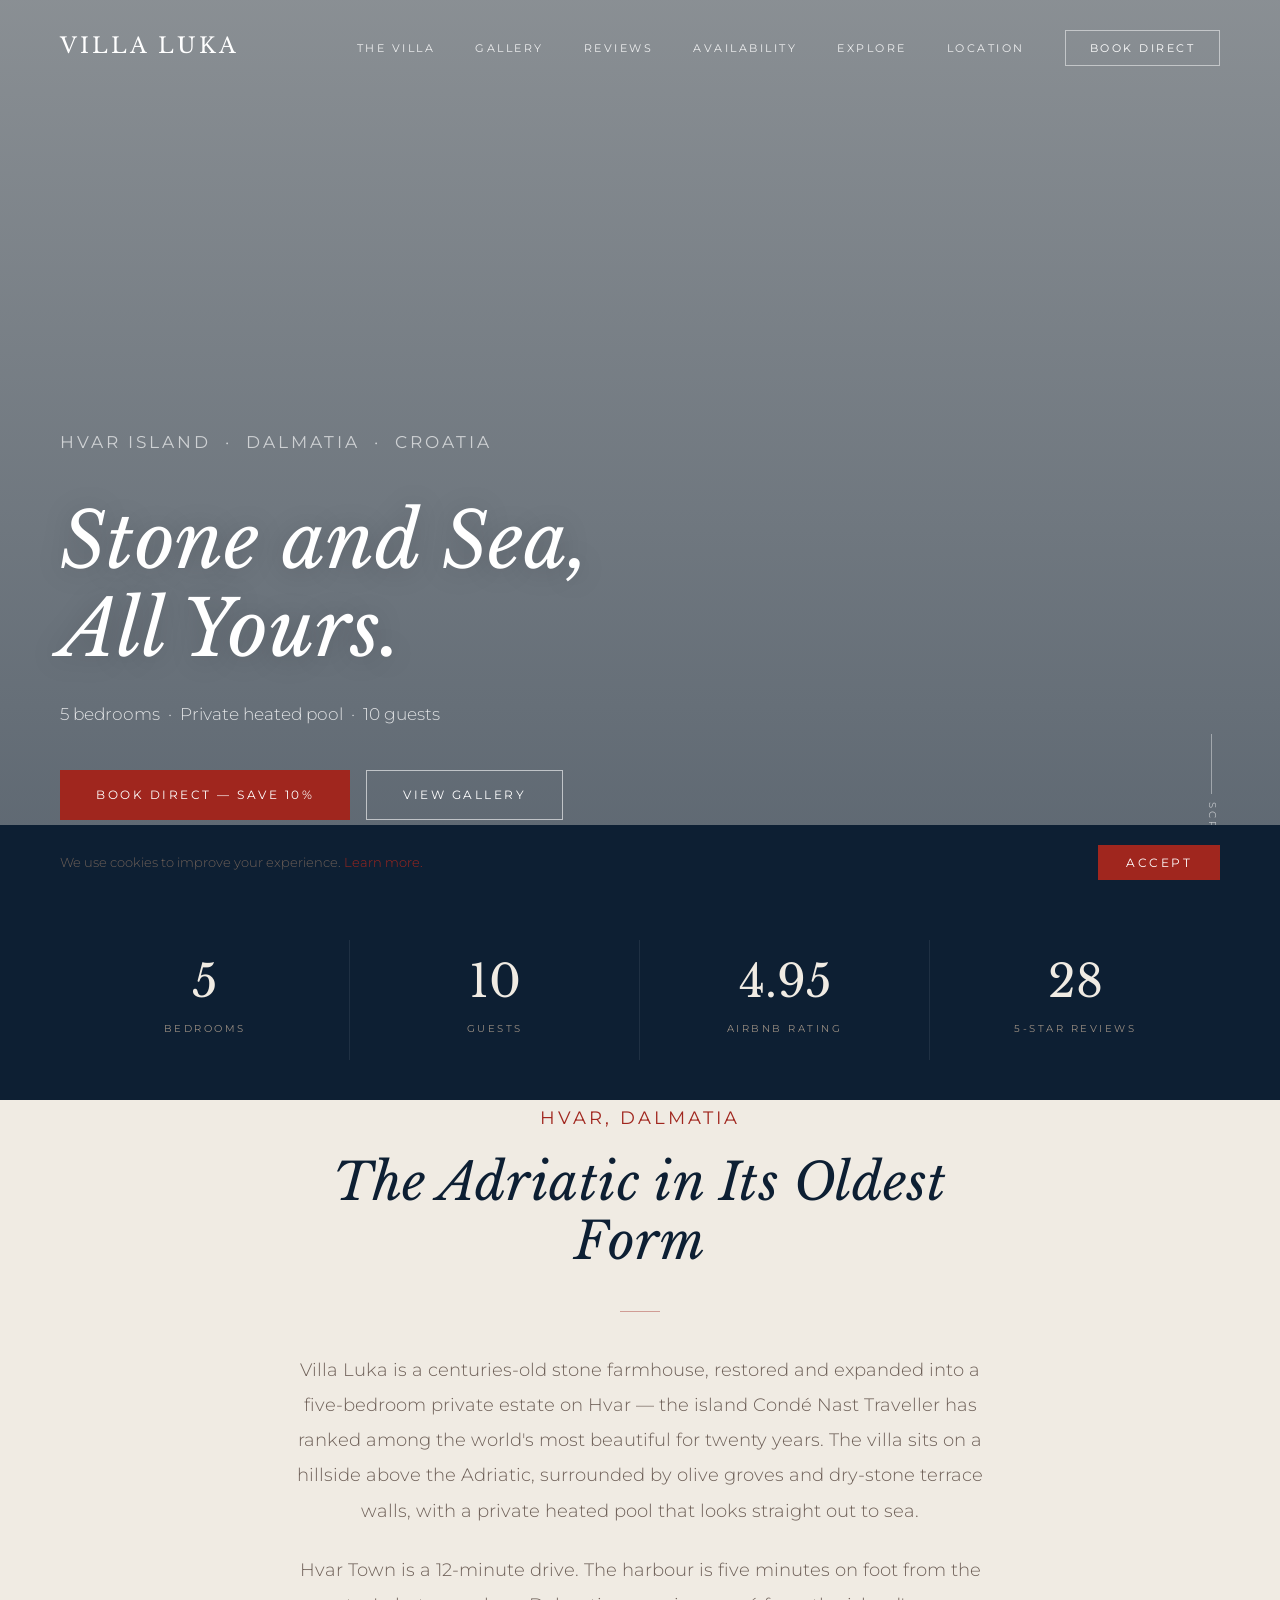
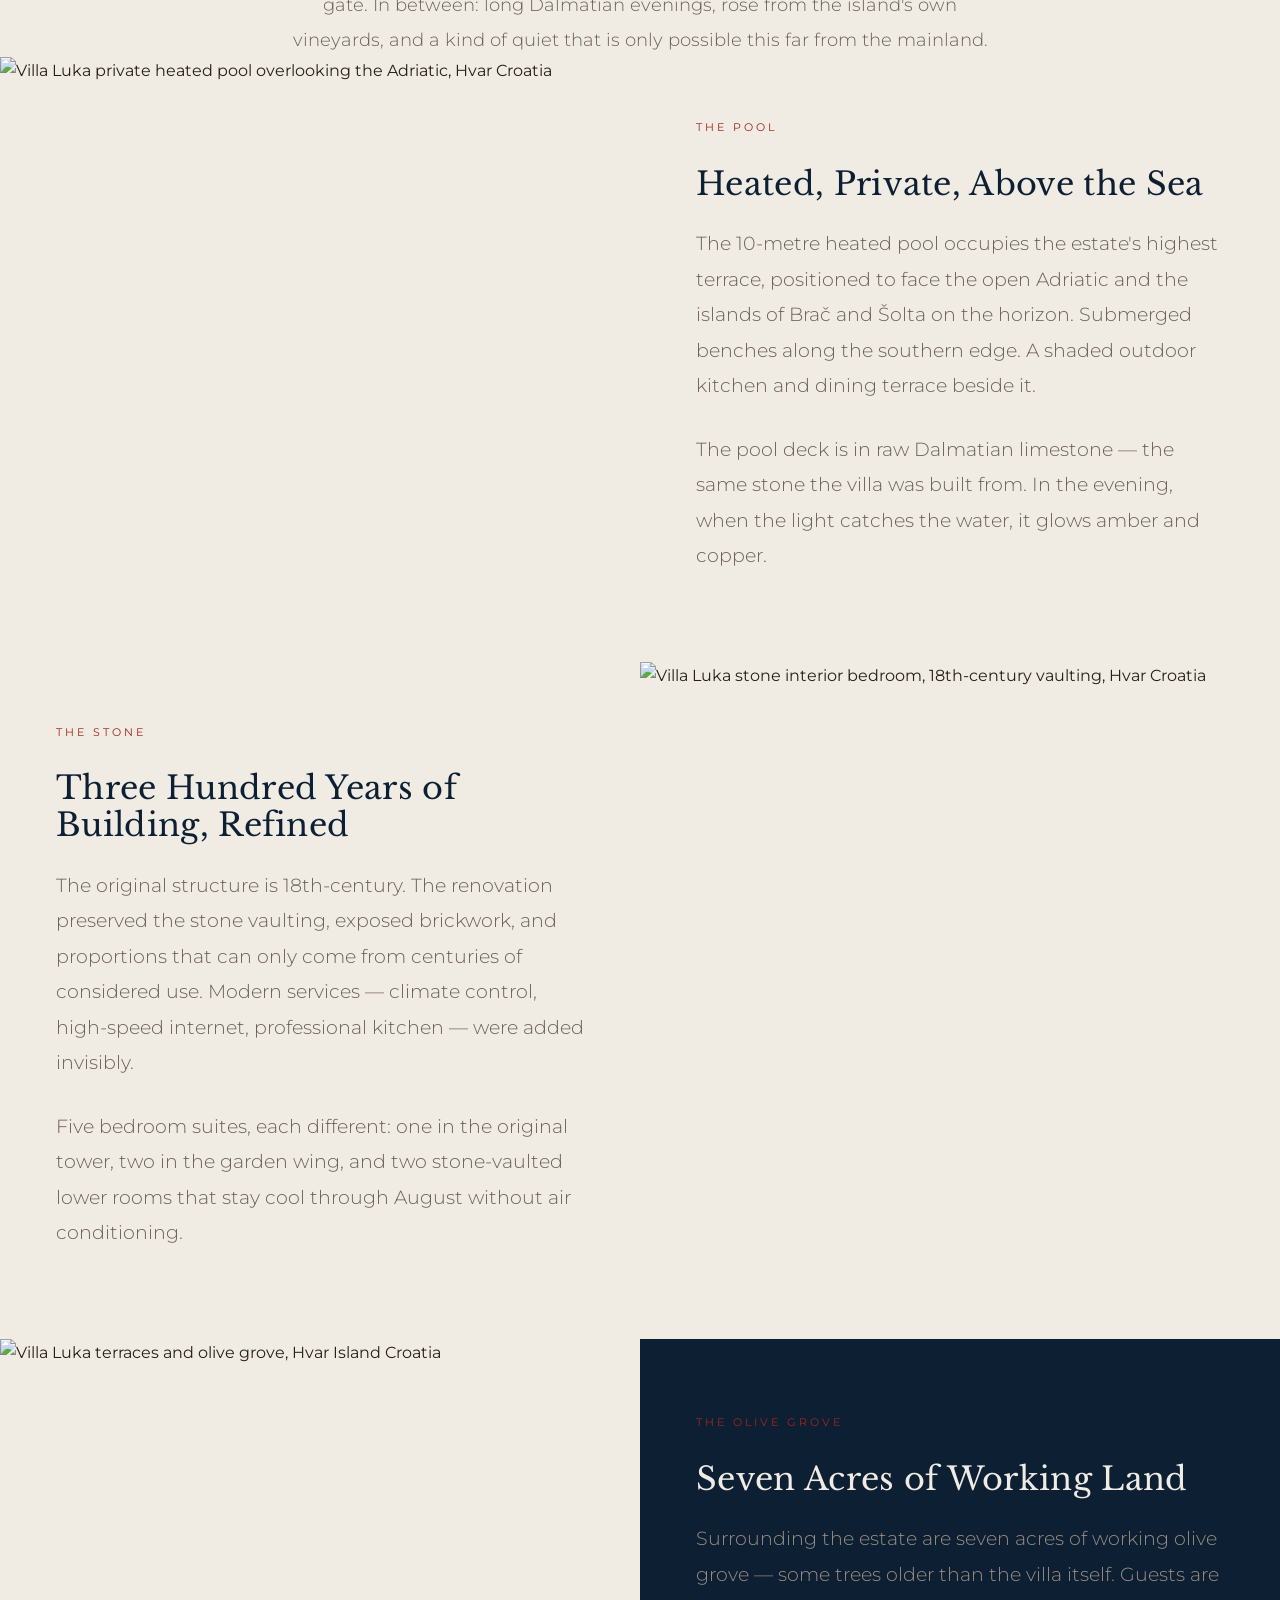
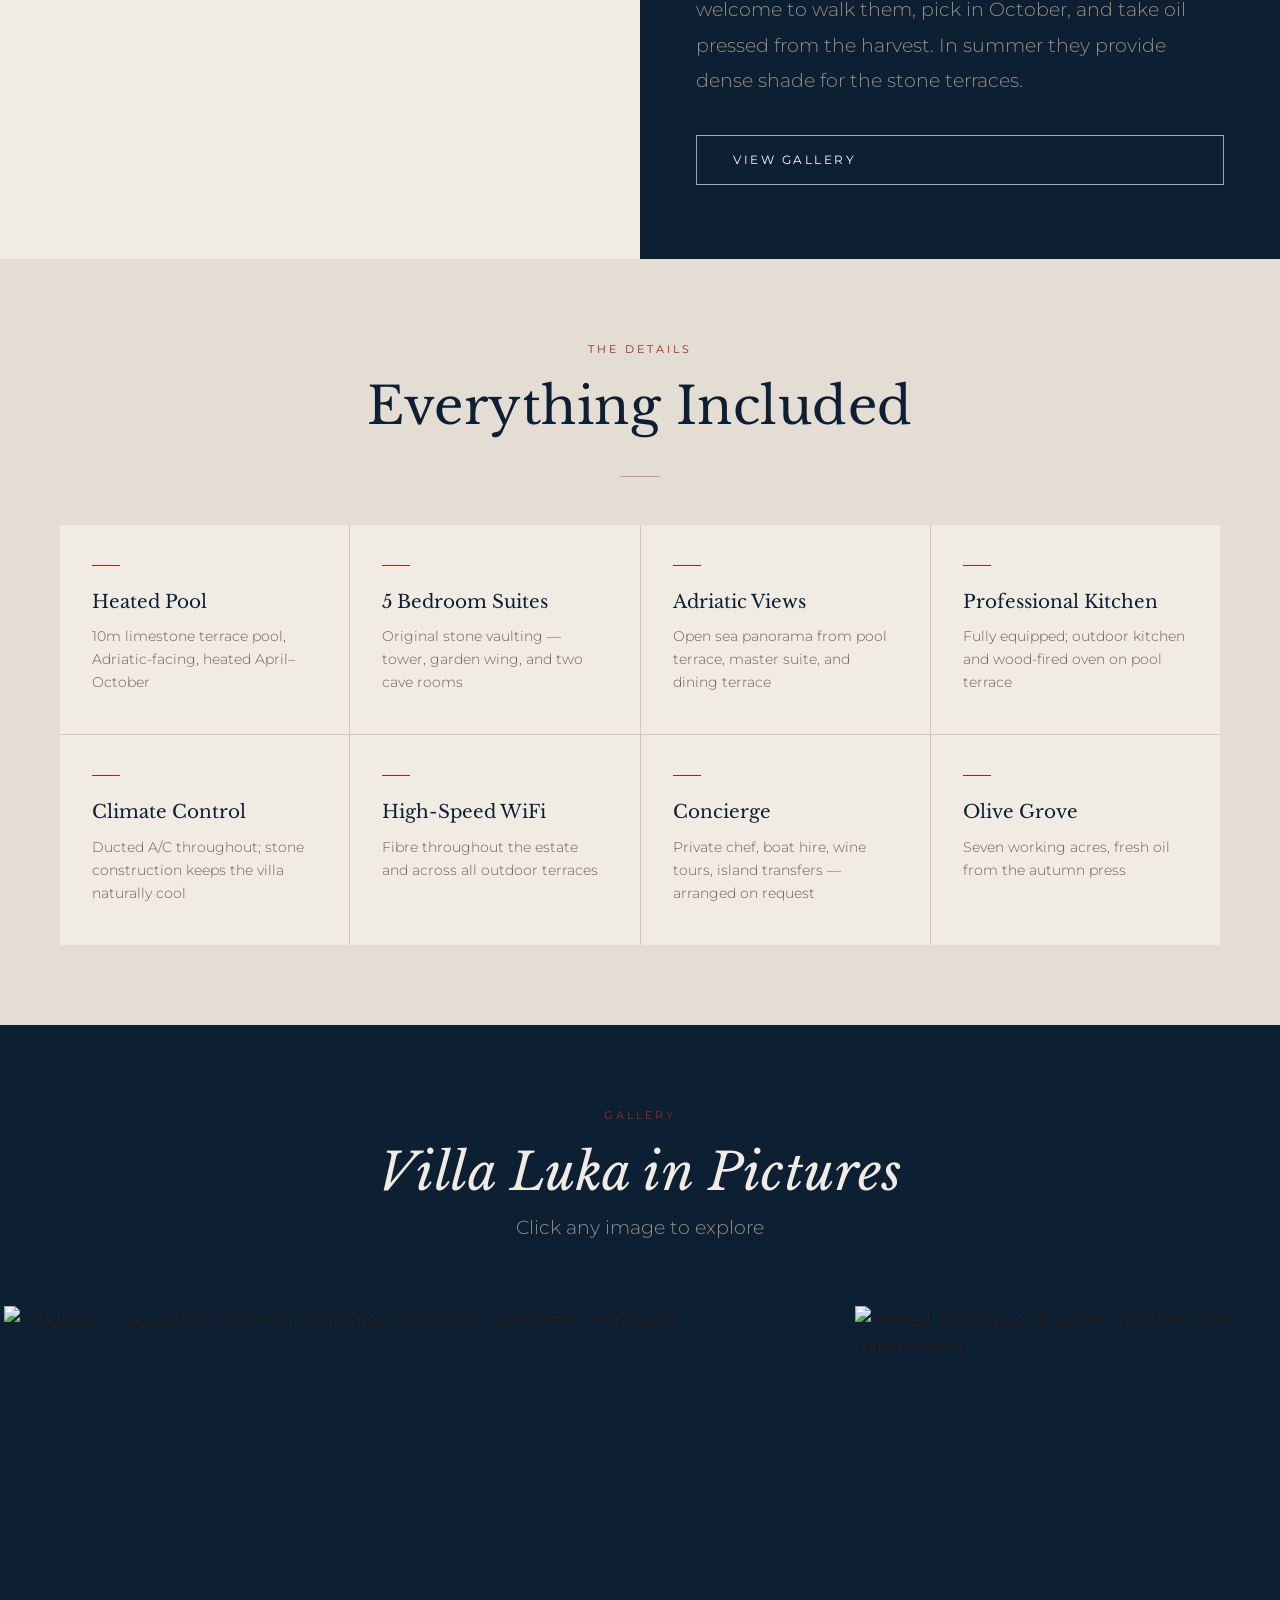
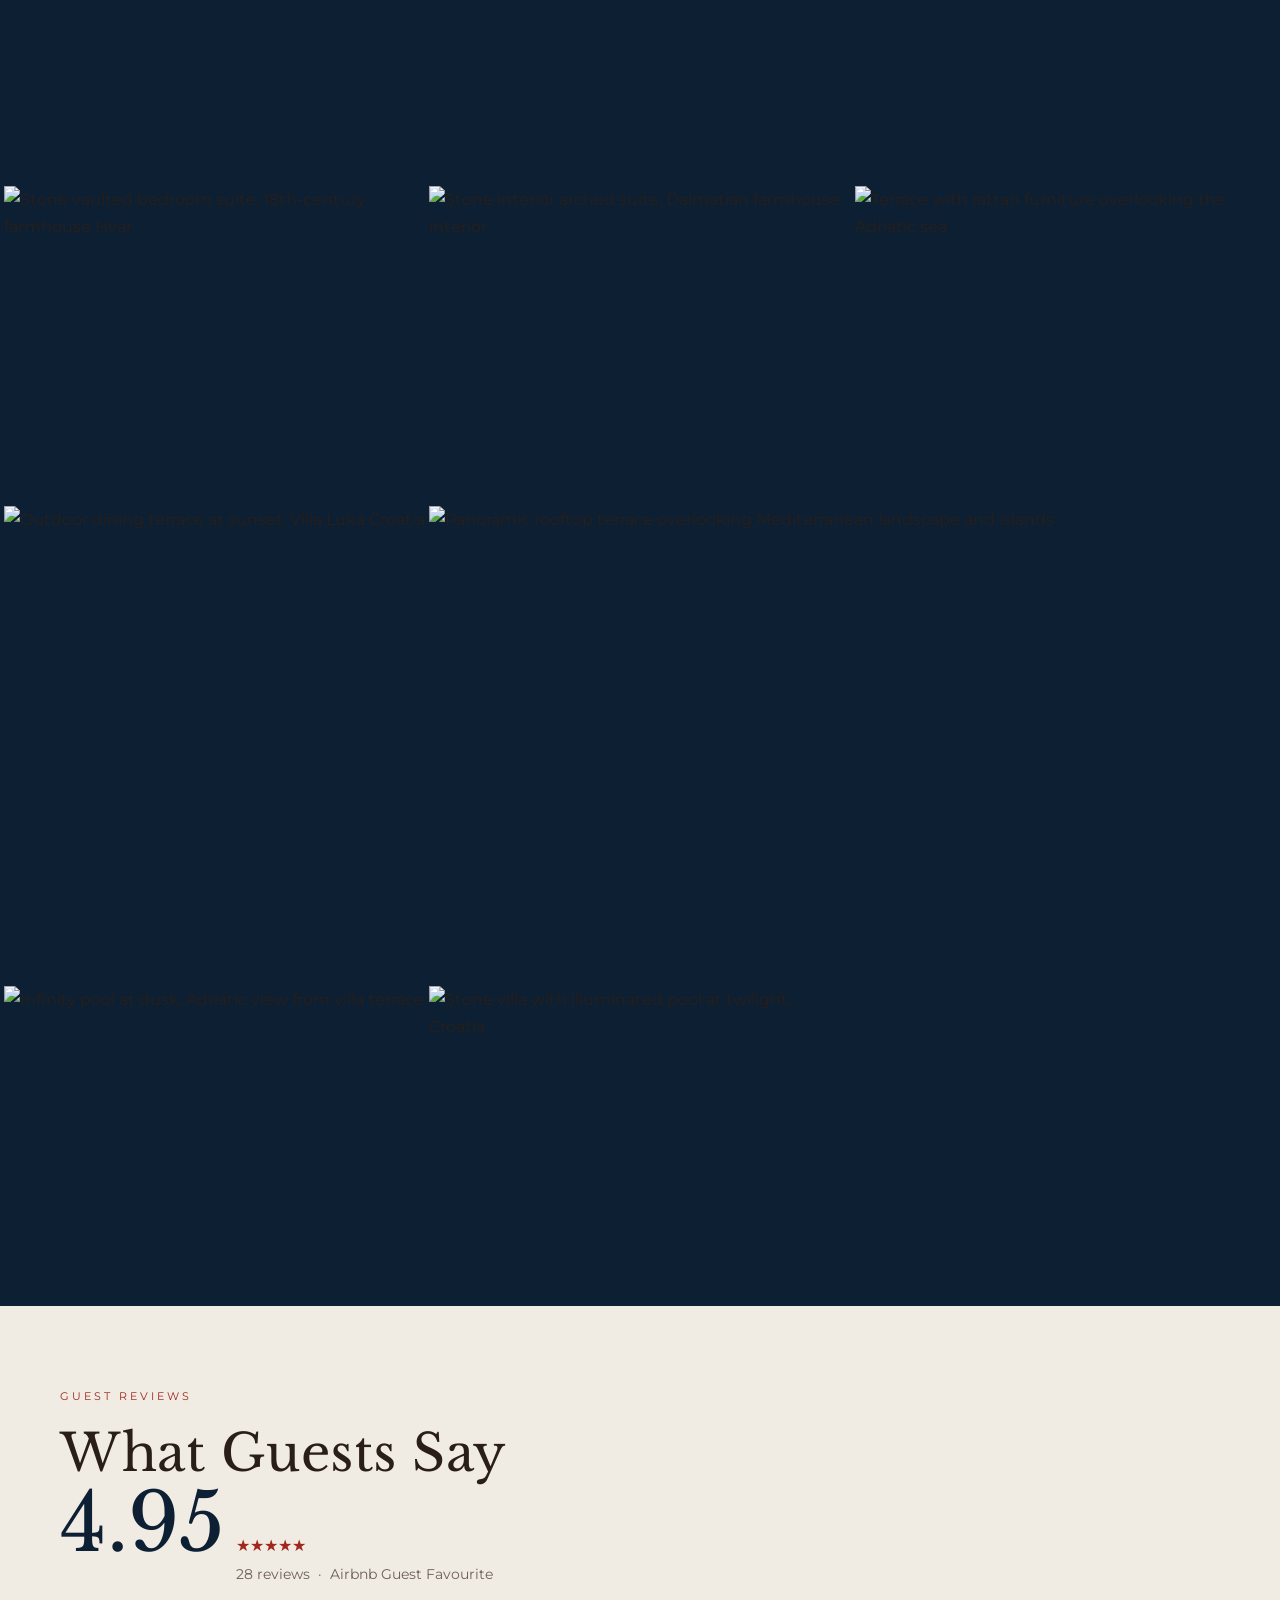
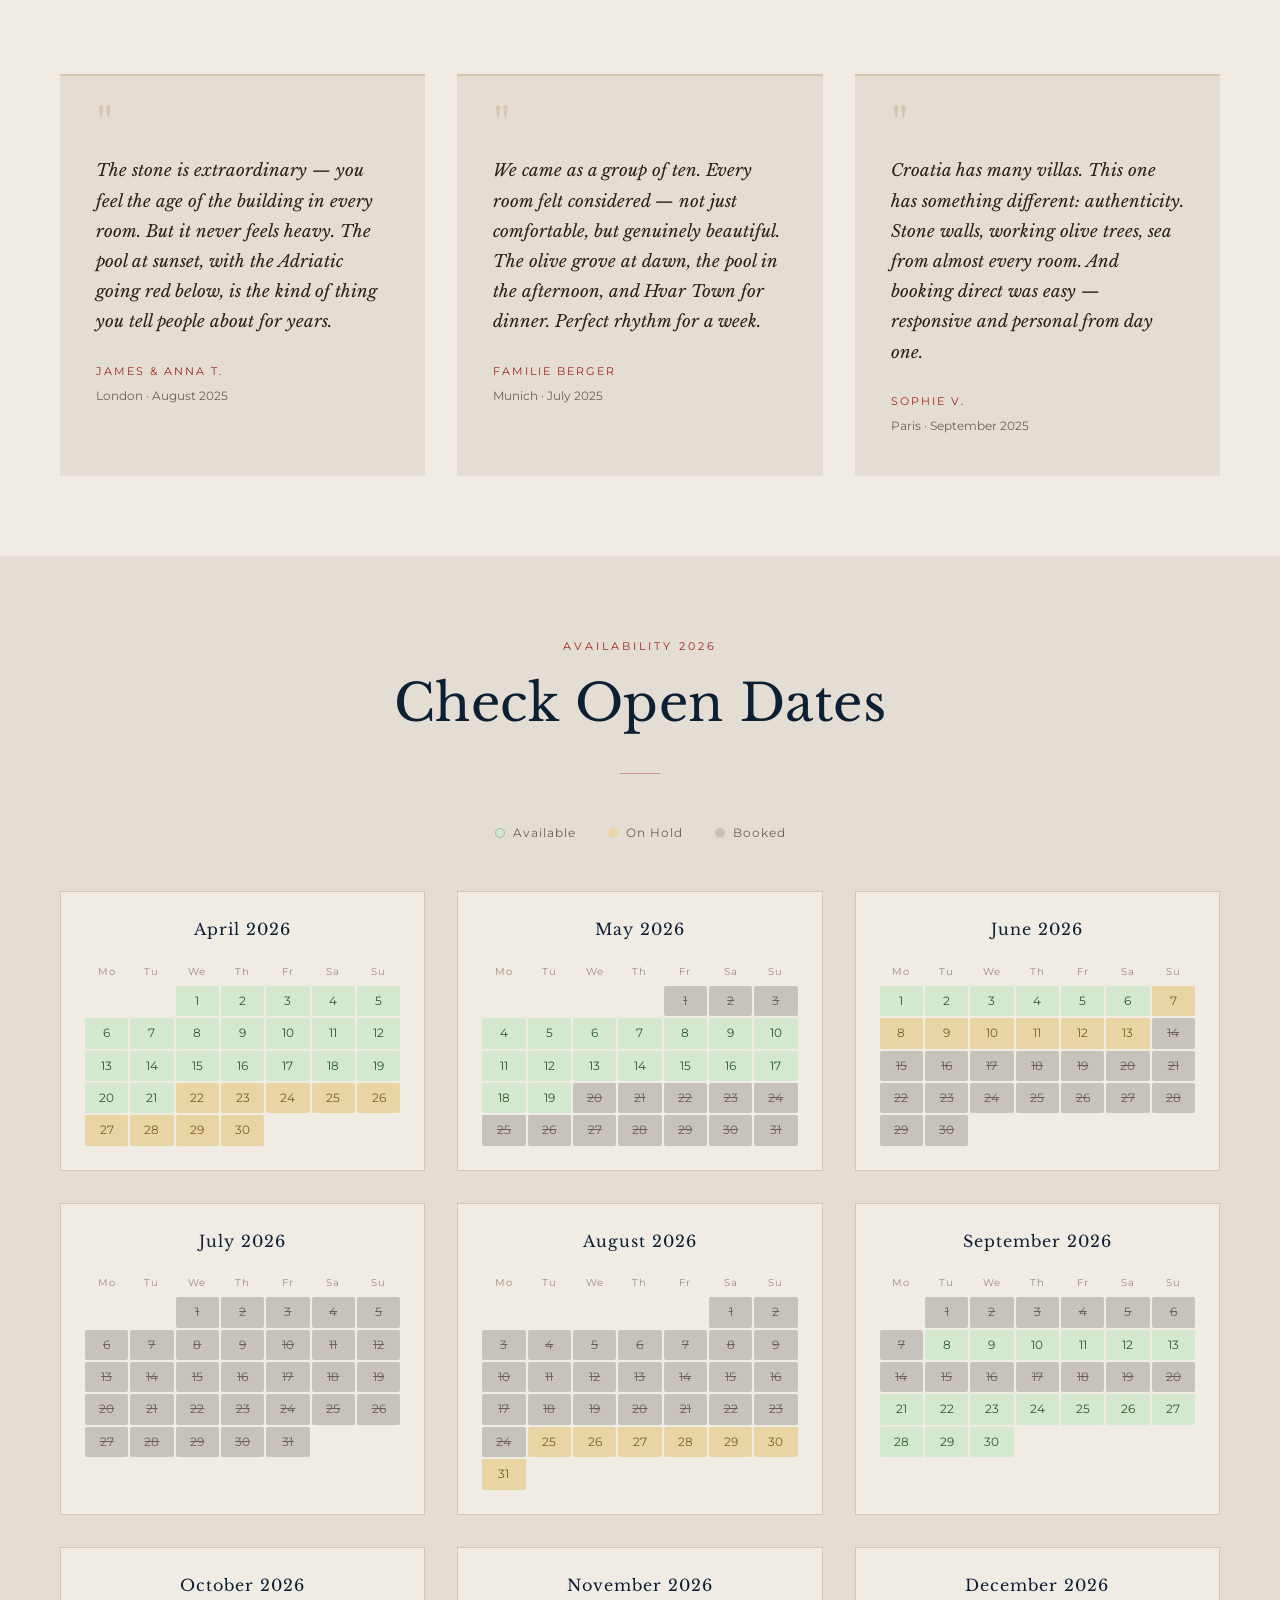
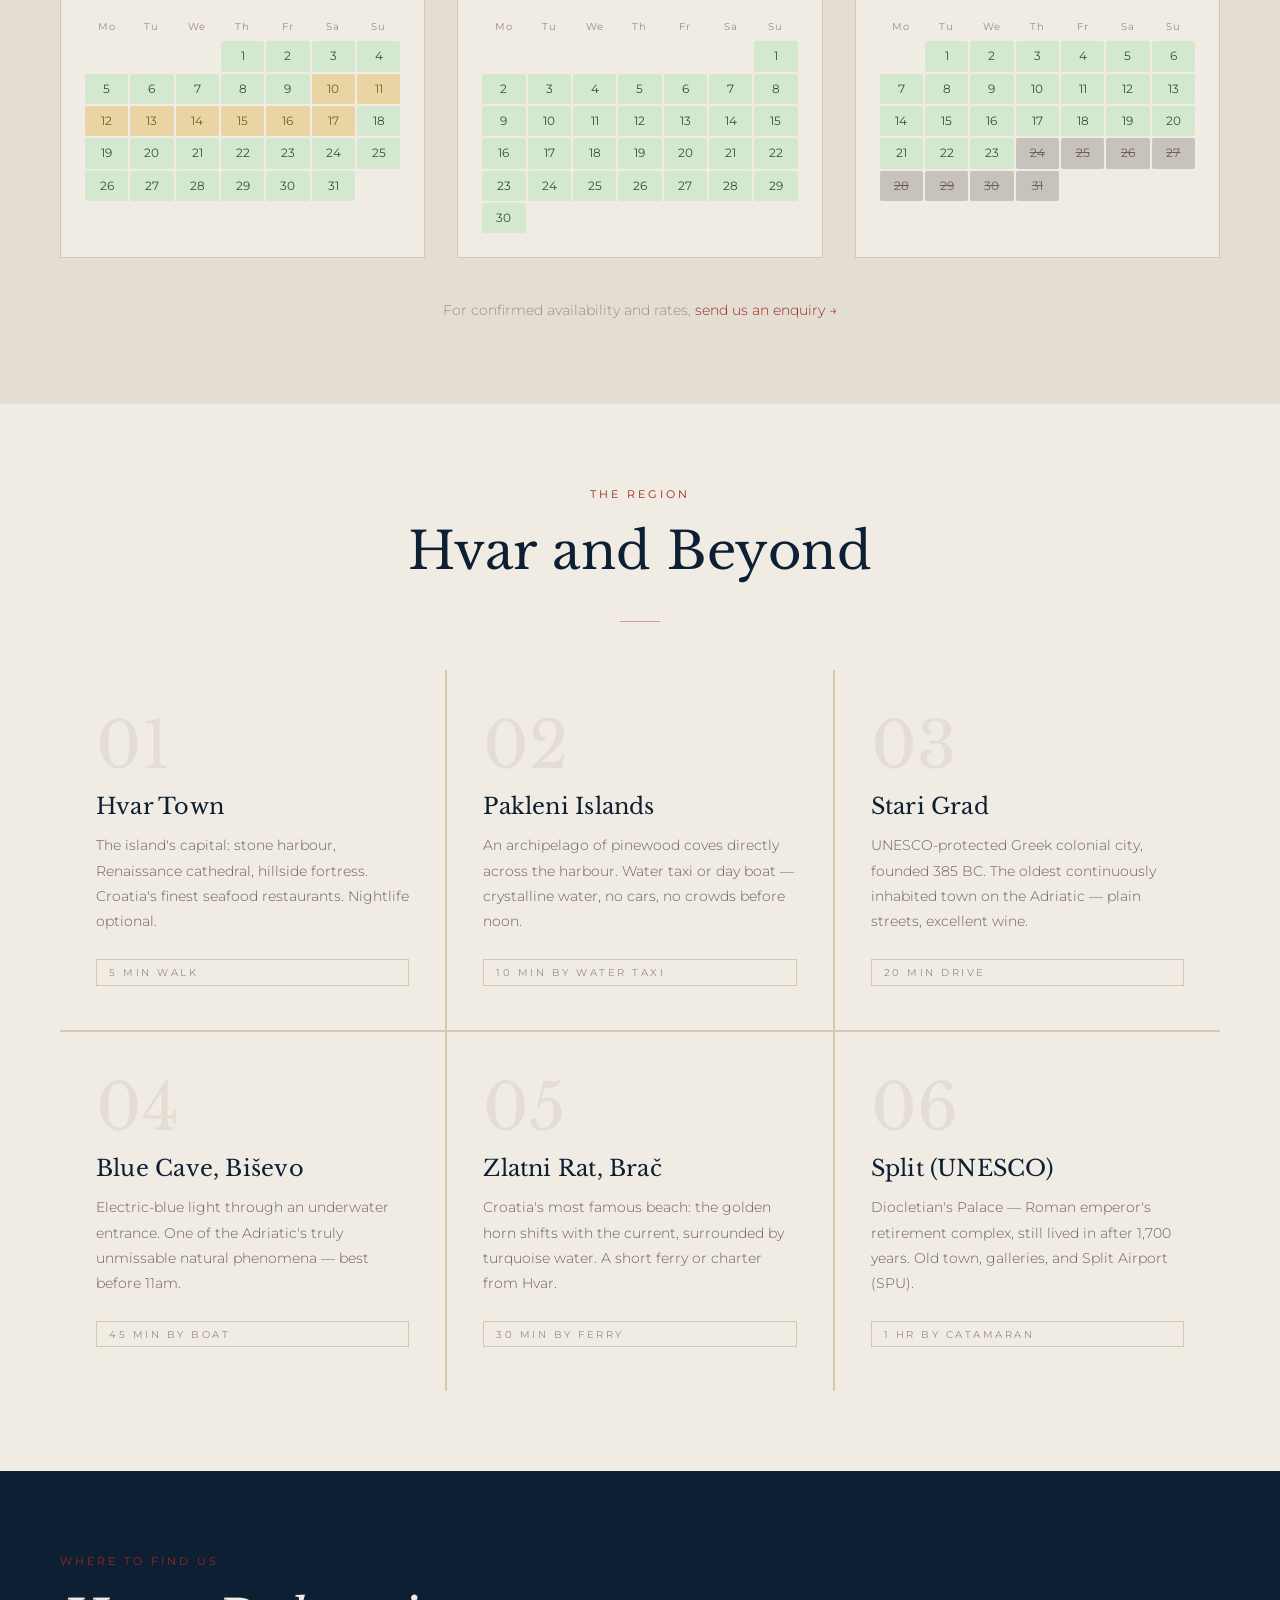
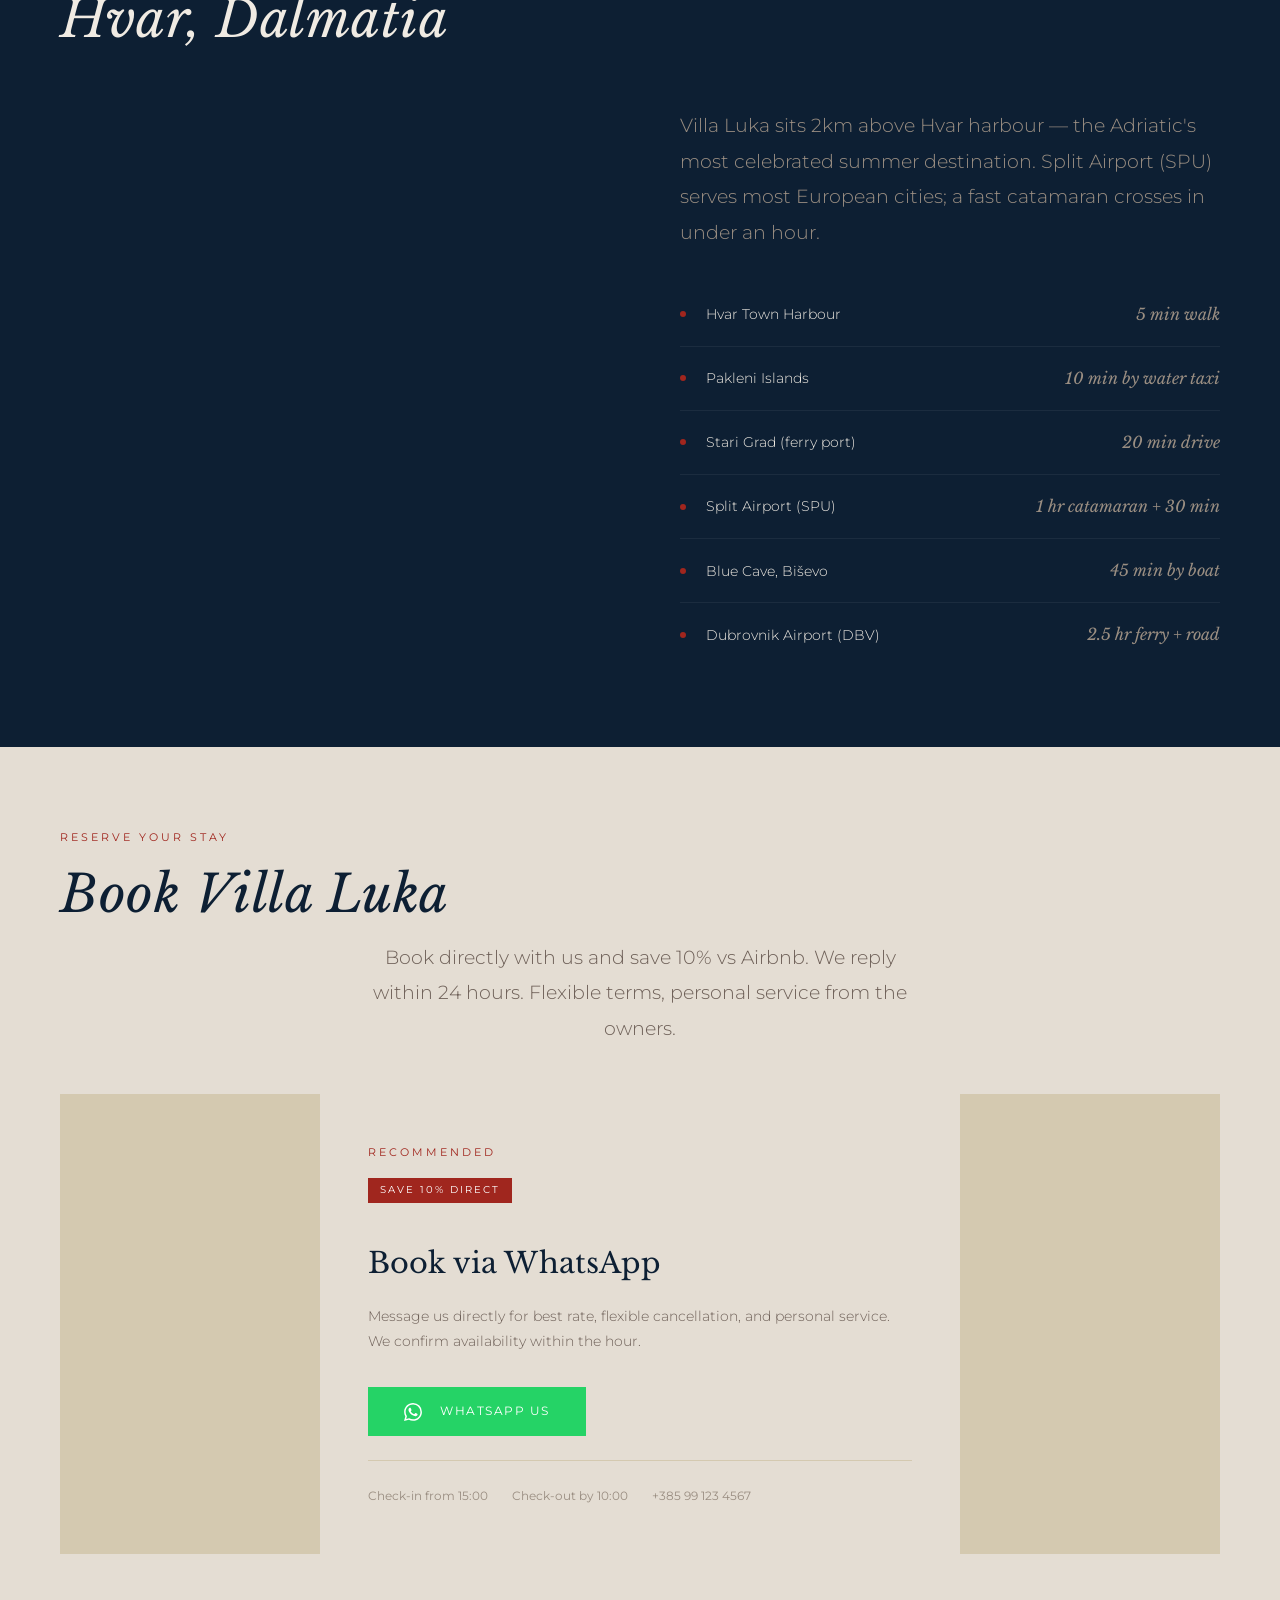
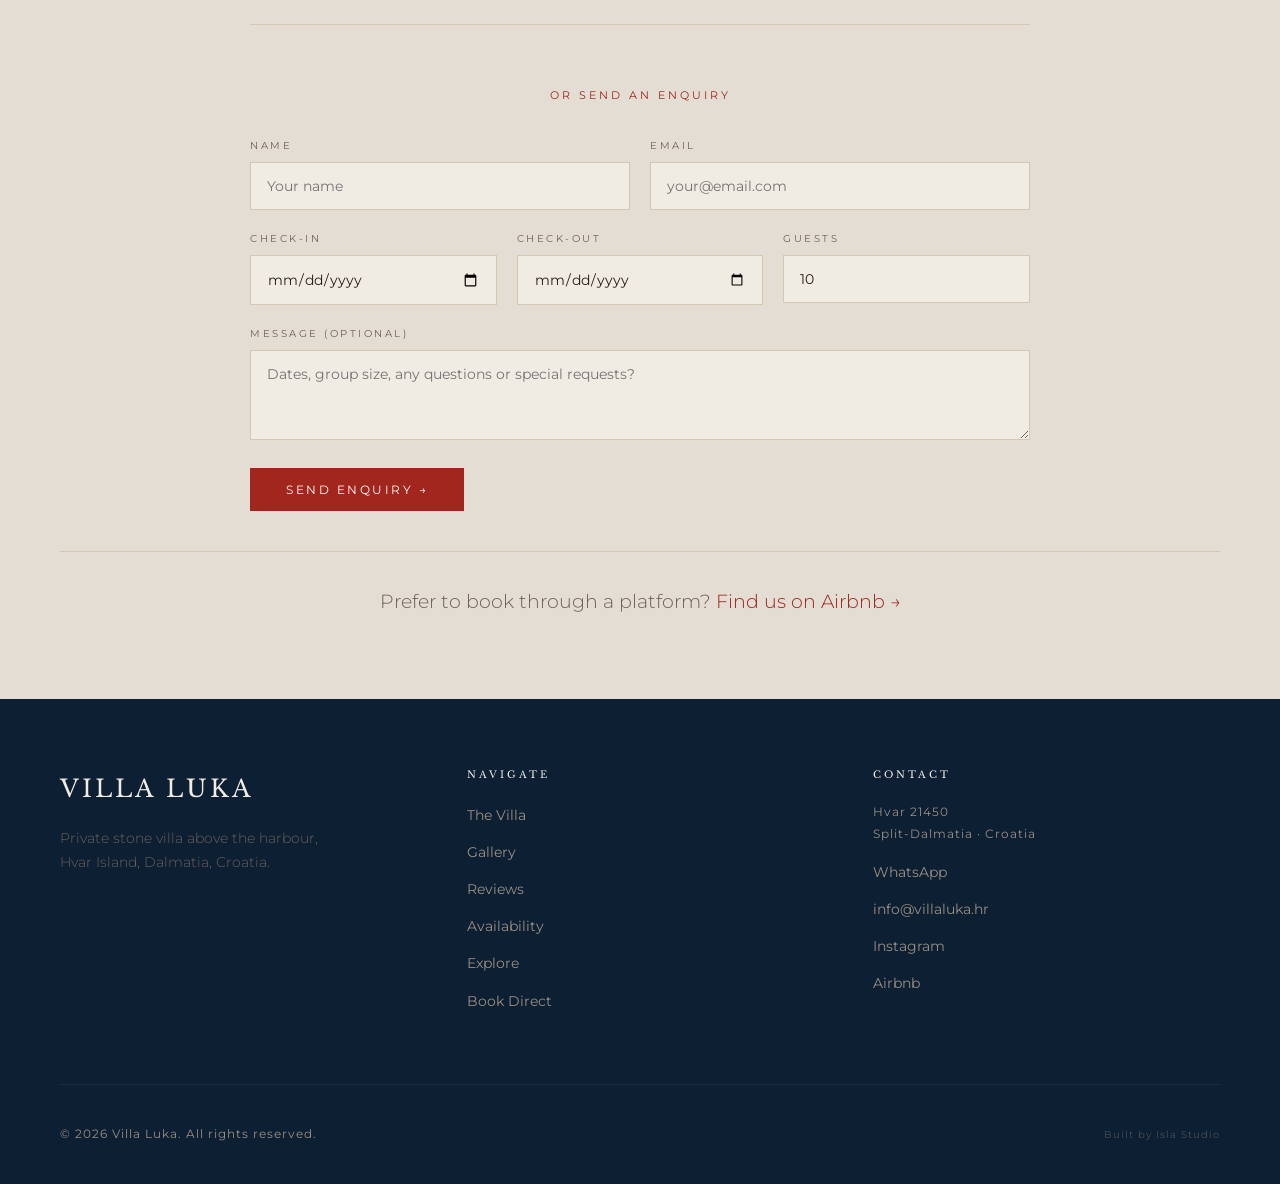
==== index.html @ cec62ed6 "Initial commit" ====
<!DOCTYPE html>
<html lang="en">
<head>
  <meta charset="UTF-8">
  <meta name="viewport" content="width=device-width, initial-scale=1.0">
  <meta name="description" content="Villa Luka — centuries-old stone villa on Hvar Island, Croatia. 5 bedrooms, private heated pool, olive grove, Adriatic views. 10 guests. Book direct and save.">
  <meta property="og:title" content="Villa Luka — Hvar Island, Croatia">
  <meta property="og:description" content="Stone villa · Adriatic views · 5 bedrooms · 10 guests · Private pool · Book direct">
  <meta property="og:image" content="https://images.pexels.com/photos/29702291/pexels-photo-29702291.jpeg?auto=compress&cs=tinysrgb&w=1200&q=80">
  <meta property="og:type" content="website">
  <meta property="og:url" content="https://villa-luka.pages.dev/">
  <meta name="twitter:card" content="summary_large_image">
  <meta name="robots" content="index, follow">
  <meta name="theme-color" content="#f0ebe3">
  <title>Villa Luka — Luxury Stone Villa Hvar Croatia | Adriatic Views &amp; Private Pool</title>
  <link rel="canonical" href="https://villa-luka.pages.dev/">
  <link rel="alternate" hreflang="en" href="https://villa-luka.pages.dev/">
  <link rel="alternate" hreflang="hr" href="https://villa-luka.pages.dev/hr/">
  <link rel="alternate" hreflang="de" href="https://villa-luka.pages.dev/de/">
  <link rel="alternate" hreflang="fr" href="https://villa-luka.pages.dev/fr/">
  <link rel="alternate" hreflang="it" href="https://villa-luka.pages.dev/it/">
  <link rel="alternate" hreflang="es" href="https://villa-luka.pages.dev/es/">
  <link rel="alternate" hreflang="x-default" href="https://villa-luka.pages.dev/">

  <script>(function(){var l=(navigator.language||navigator.userLanguage||'').toLowerCase().substring(0,2);if(l==='hr')window.location.replace('/hr/');else if(l==='de')window.location.replace('/de/');else if(l==='fr')window.location.replace('/fr/');else if(l==='it')window.location.replace('/it/');else if(l==='es')window.location.replace('/es/');})()</script>

  <script type="application/ld+json">
  {
    "@context": "https://schema.org",
    "@type": "LodgingBusiness",
    "name": "Villa Luka",
    "description": "Villa Luka is a centuries-old stone farmhouse on Hvar Island, Croatia — 5 bedrooms, private heated pool, olive grove, Adriatic views, 10 guests.",
    "url": "https://villa-luka.pages.dev",
    "telephone": "+385991234567",
    "priceRange": "€€€€",
    "address": {
      "@type": "PostalAddress",
      "addressLocality": "Hvar",
      "addressRegion": "Split-Dalmatia County",
      "postalCode": "21450",
      "addressCountry": "HR"
    },
    "geo": {"@type": "GeoCoordinates", "latitude": 43.1729, "longitude": 16.4412},
    "aggregateRating": {"@type": "AggregateRating", "ratingValue": "4.95", "reviewCount": "28"},
    "amenityFeature": [
      {"@type": "LocationFeatureSpecification", "name": "Private Heated Pool", "value": true},
      {"@type": "LocationFeatureSpecification", "name": "Olive Grove", "value": true},
      {"@type": "LocationFeatureSpecification", "name": "Adriatic Sea View", "value": true},
      {"@type": "LocationFeatureSpecification", "name": "Air Conditioning", "value": true},
      {"@type": "LocationFeatureSpecification", "name": "WiFi", "value": true},
      {"@type": "LocationFeatureSpecification", "name": "Professional Kitchen", "value": true}
    ],
    "numberOfRooms": 5,
    "occupancy": {"@type": "QuantitativeValue", "maxValue": 10},
    "image": [
      "https://images.pexels.com/photos/29702291/pexels-photo-29702291.jpeg",
      "https://images.pexels.com/photos/19075385/pexels-photo-19075385.jpeg",
      "https://images.pexels.com/photos/15692795/pexels-photo-15692795.jpeg"
    ],
    "sameAs": ["https://www.airbnb.com/rooms/villa-luka-hvar-croatia"]
  }
  </script>

  <link rel="preconnect" href="https://fonts.googleapis.com">
  <link rel="preconnect" href="https://fonts.gstatic.com" crossorigin>
  <link rel="preload" as="style" href="https://fonts.googleapis.com/css2?family=Libre+Baskerville:ital,wght@0,400;0,700;1,400&family=Montserrat:wght@300;400;500;600&display=swap" onload="this.onload=null;this.rel='stylesheet'">
  <noscript><link rel="stylesheet" href="https://fonts.googleapis.com/css2?family=Libre+Baskerville:ital,wght@0,400;0,700;1,400&family=Montserrat:wght@300;400;500;600&display=swap"></noscript>

  <link rel="stylesheet" href="css/style.css">

  <style>
    /* ── ADRIATIC EDITORIAL — Villa Luka identity ── */
    :root {
      --cream:       #f0ebe3;
      --cream-dark:  #e4ddd3;
      --terracotta:  #a0261e;
      --olive:       #c45c1a;
      --olive-dark:  #7a1a10;
      --dark:        #0d1f33;
      --stone:       #9a8e82;
      --text:        #2a1f18;
      --text-light:  #6e6058;
      --font-serif:  'Libre Baskerville', Georgia, serif;
      --font-sans:   'Montserrat', -apple-system, sans-serif;
    }
    body { background: var(--cream); }
    h1 { font-size: clamp(2.6rem, 6vw, 5.2rem); }
    h2 { font-size: clamp(1.9rem, 4vw, 3.2rem); }
    .hero-bg { background-image: url('https://images.pexels.com/photos/29702291/pexels-photo-29702291.jpeg?auto=compress&cs=tinysrgb&w=1920&q=85') !important; }
    .hero-overlay { background: linear-gradient(to bottom, rgba(13,31,51,0.45) 0%, rgba(13,31,51,0.65) 100%) !important; }
    #nav.scrolled { background: rgba(240,235,227,0.97) !important; }
    #nav.scrolled .nav-logo, #nav.scrolled .nav-links a { color: var(--dark); }
    .nav-links a:hover { color: var(--terracotta) !important; }
    .eyebrow { color: var(--terracotta); letter-spacing: 3px; }
    .stats-bar { background: var(--dark); }
    #amenities { background: var(--cream-dark); }
    #reviews { background: var(--cream); }
    #availability { background: var(--cream-dark); }
    #location { background: var(--dark); }
    .btn-dark { background: var(--dark); color: var(--cream); }
    .btn-dark:hover { background: var(--terracotta); }
    .btn-terracotta { background: var(--terracotta); }
    .btn-terracotta:hover { background: var(--olive-dark); }
    footer { background: var(--dark); }
    .divider { background: var(--terracotta); opacity: 0.4; }
    .score-big { color: var(--dark); }
    .score-stars { color: var(--terracotta); }
    .gallery-hero .eyebrow { color: var(--terracotta); }
    .saving { background: var(--terracotta); }

    /* Location dark overrides */
    #location .eyebrow { color: var(--terracotta); }
    #location h2 { color: var(--cream); }
    #location .distances p { color: var(--stone); }

    /* Hero book option */
    .book-option--hero {
      background: var(--cream-dark);
      padding: 48px;
      max-width: 640px;
      margin: 0 auto;
    }
    .book-option--hero .book-option-title {
      display: block;
      font-family: var(--font-serif);
      font-size: 1.8rem;
      font-weight: 300;
      color: var(--dark);
      margin: 16px 0 16px;
    }
    .book-grid--single { grid-template-columns: 1fr; }

    /* Airbnb fallback */
    .airbnb-fallback {
      text-align: center;
      margin-top: 40px;
      padding-top: 32px;
      border-top: 1px solid var(--sand);
      color: var(--stone);
      font-size: 0.9rem;
    }
    .airbnb-fallback-link { color: var(--terracotta); }

    /* Availability calendar */
    #availability { padding: 80px 60px; }
    .avail-legend {
      display: flex;
      gap: 32px;
      justify-content: center;
      margin-bottom: 48px;
      font-size: 0.78rem;
      letter-spacing: 1px;
      font-family: var(--font-sans);
      color: var(--text-light);
    }
    .avail-dot {
      display: inline-block;
      width: 10px;
      height: 10px;
      border-radius: 50%;
      margin-right: 8px;
      vertical-align: -1px;
    }
    .avail-dot--available { background: #d4e8d0; border: 1px solid #9ac298; }
    .avail-dot--hold { background: #e8d5a3; }
    .avail-dot--booked { background: #c8c2bc; }
    .avail-calendar-wrap {
      display: grid;
      grid-template-columns: repeat(auto-fill, minmax(280px, 1fr));
      gap: 32px;
    }
    .avail-month {
      background: var(--cream);
      border: 1px solid var(--sand);
      padding: 24px;
    }
    .avail-month-name {
      font-family: var(--font-serif);
      font-size: 1rem;
      color: var(--dark);
      text-align: center;
      margin-bottom: 16px;
      letter-spacing: 1px;
    }
    .cal-grid {
      display: grid;
      grid-template-columns: repeat(7, 1fr);
      gap: 2px;
    }
    .cal-day-header {
      font-family: var(--font-sans);
      font-size: 0.6rem;
      letter-spacing: 1px;
      text-align: center;
      color: var(--stone);
      padding: 4px 0;
    }
    .cal-day {
      font-size: 0.75rem;
      text-align: center;
      padding: 5px 2px;
      border-radius: 2px;
    }
    .cal-day.available { background: #d4e8d0; color: #2a5a28; }
    .cal-day.hold { background: #e8d5a3; color: #7a6020; }
    .cal-day.booked { background: #c8c2bc; color: #6a6058; text-decoration: line-through; }
    .cal-day.empty { background: transparent; }

    @media (max-width: 768px) {
      #availability { padding: 60px 24px; }
      .avail-legend { flex-wrap: wrap; gap: 16px; }
      .avail-calendar-wrap { grid-template-columns: 1fr; }
    }
  </style>
</head>
<body>

<nav id="nav">
  <a href="#" class="nav-logo">Villa Luka</a>
  <ul class="nav-links">
    <li><a href="#about">The Villa</a></li>
    <li><a href="#gallery">Gallery</a></li>
    <li><a href="#reviews">Reviews</a></li>
    <li><a href="#availability">Availability</a></li>
    <li><a href="#explore">Explore</a></li>
    <li><a href="#location">Location</a></li>
    <li><a href="#book" class="nav-book">Book Direct</a></li>
  </ul>
  <button class="nav-burger" id="navBurger" aria-label="Menu">
    <span></span><span></span><span></span>
  </button>
</nav>

<div class="mobile-menu" id="mobileMenu">
  <a href="#about" class="mob-link">The Villa</a>
  <a href="#gallery" class="mob-link">Gallery</a>
  <a href="#reviews" class="mob-link">Reviews</a>
  <a href="#availability" class="mob-link">Availability</a>
  <a href="#explore" class="mob-link">Explore</a>
  <a href="#location" class="mob-link">Location</a>
  <a href="#book" class="mob-book">Book Direct</a>
</div>

<section id="hero">
  <div class="hero-bg"></div>
  <div class="hero-overlay"></div>
  <div class="hero-content">
    <p class="eyebrow" style="color:rgba(255,255,255,0.65)">Hvar Island &nbsp;·&nbsp; Dalmatia &nbsp;·&nbsp; Croatia</p>
    <h1>Stone and Sea,<br><em>All Yours.</em></h1>
    <p>5 bedrooms &nbsp;·&nbsp; Private heated pool &nbsp;·&nbsp; 10 guests</p>
    <div class="hero-btns">
      <a href="#book" class="btn btn-terracotta">Book Direct — Save 10%</a>
      <a href="#gallery" class="btn btn-outline-light">View Gallery</a>
    </div>
  </div>
  <div class="hero-scroll" onclick="document.getElementById('about').scrollIntoView({behavior:'smooth'})">
    <div class="scroll-line"></div>
    <span>Scroll</span>
  </div>
</section>

<div class="stats-bar">
  <div class="stat"><span class="stat-num">5</span><span class="stat-label">Bedrooms</span></div>
  <div class="stat"><span class="stat-num">10</span><span class="stat-label">Guests</span></div>
  <div class="stat"><span class="stat-num">4.95</span><span class="stat-label">Airbnb Rating</span></div>
  <div class="stat"><span class="stat-num">28</span><span class="stat-label">5-Star Reviews</span></div>
</div>

<section id="about">
  <div id="intro">
    <div class="inner">
      <p class="eyebrow">Hvar, Dalmatia</p>
      <h2>The Adriatic in Its Oldest Form</h2>
      <div class="divider"></div>
      <p>Villa Luka is a centuries-old stone farmhouse, restored and expanded into a five-bedroom private estate on Hvar — the island Condé Nast Traveller has ranked among the world's most beautiful for twenty years. The villa sits on a hillside above the Adriatic, surrounded by olive groves and dry-stone terrace walls, with a private heated pool that looks straight out to sea.</p>
      <p style="margin-top:24px;">Hvar Town is a 12-minute drive. The harbour is five minutes on foot from the gate. In between: long Dalmatian evenings, rosé from the island's own vineyards, and a kind of quiet that is only possible this far from the mainland.</p>
    </div>
  </div>
</section>

<div class="editorial">
  <div class="editorial-img">
    <img src="https://images.pexels.com/photos/19075385/pexels-photo-19075385.jpeg?auto=compress&cs=tinysrgb&w=900&q=80"
         alt="Villa Luka private heated pool overlooking the Adriatic, Hvar Croatia" loading="lazy">
  </div>
  <div class="editorial-text">
    <p class="eyebrow">The Pool</p>
    <h3>Heated, Private, Above the Sea</h3>
    <p>The 10-metre heated pool occupies the estate's highest terrace, positioned to face the open Adriatic and the islands of Brač and Šolta on the horizon. Submerged benches along the southern edge. A shaded outdoor kitchen and dining terrace beside it.</p>
    <p>The pool deck is in raw Dalmatian limestone — the same stone the villa was built from. In the evening, when the light catches the water, it glows amber and copper.</p>
  </div>
</div>

<div class="editorial reverse">
  <div class="editorial-img">
    <img src="https://images.pexels.com/photos/15692795/pexels-photo-15692795.jpeg?auto=compress&cs=tinysrgb&w=900&q=80"
         alt="Villa Luka stone interior bedroom, 18th-century vaulting, Hvar Croatia" loading="lazy">
  </div>
  <div class="editorial-text">
    <p class="eyebrow">The Stone</p>
    <h3>Three Hundred Years of Building, Refined</h3>
    <p>The original structure is 18th-century. The renovation preserved the stone vaulting, exposed brickwork, and proportions that can only come from centuries of considered use. Modern services — climate control, high-speed internet, professional kitchen — were added invisibly.</p>
    <p>Five bedroom suites, each different: one in the original tower, two in the garden wing, and two stone-vaulted lower rooms that stay cool through August without air conditioning.</p>
  </div>
</div>

<div class="editorial">
  <div class="editorial-img">
    <img src="https://images.pexels.com/photos/19075379/pexels-photo-19075379.jpeg?auto=compress&cs=tinysrgb&w=900&q=80"
         alt="Villa Luka terraces and olive grove, Hvar Island Croatia" loading="lazy">
  </div>
  <div class="editorial-text dark">
    <p class="eyebrow" style="color:var(--terracotta)">The Olive Grove</p>
    <h3>Seven Acres of Working Land</h3>
    <p>Surrounding the estate are seven acres of working olive grove — some trees older than the villa itself. Guests are welcome to walk them, pick in October, and take oil pressed from the harvest. In summer they provide dense shade for the stone terraces.</p>
    <a href="#gallery" class="btn btn-outline-light" style="margin-top:8px;">View Gallery</a>
  </div>
</div>

<!-- ── AMENITIES ─────────────────────────────────────────── -->
<section id="amenities">
  <div class="section-inner">
    <div class="amenities-header fade-in">
      <p class="eyebrow">The Details</p>
      <h2>Everything Included</h2>
      <div class="divider"></div>
    </div>
    <div class="amenities-grid fade-in">
      <div class="amenity">
        <div class="amenity-icon"></div>
        <span class="amenity-name">Heated Pool</span>
        <p class="amenity-desc">10m limestone terrace pool, Adriatic-facing, heated April–October</p>
      </div>
      <div class="amenity">
        <div class="amenity-icon"></div>
        <span class="amenity-name">5 Bedroom Suites</span>
        <p class="amenity-desc">Original stone vaulting — tower, garden wing, and two cave rooms</p>
      </div>
      <div class="amenity">
        <div class="amenity-icon"></div>
        <span class="amenity-name">Adriatic Views</span>
        <p class="amenity-desc">Open sea panorama from pool terrace, master suite, and dining terrace</p>
      </div>
      <div class="amenity">
        <div class="amenity-icon"></div>
        <span class="amenity-name">Professional Kitchen</span>
        <p class="amenity-desc">Fully equipped; outdoor kitchen and wood-fired oven on pool terrace</p>
      </div>
      <div class="amenity">
        <div class="amenity-icon"></div>
        <span class="amenity-name">Climate Control</span>
        <p class="amenity-desc">Ducted A/C throughout; stone construction keeps the villa naturally cool</p>
      </div>
      <div class="amenity">
        <div class="amenity-icon"></div>
        <span class="amenity-name">High-Speed WiFi</span>
        <p class="amenity-desc">Fibre throughout the estate and across all outdoor terraces</p>
      </div>
      <div class="amenity">
        <div class="amenity-icon"></div>
        <span class="amenity-name">Concierge</span>
        <p class="amenity-desc">Private chef, boat hire, wine tours, island transfers — arranged on request</p>
      </div>
      <div class="amenity">
        <div class="amenity-icon"></div>
        <span class="amenity-name">Olive Grove</span>
        <p class="amenity-desc">Seven working acres, fresh oil from the autumn press</p>
      </div>
    </div>
  </div>
</section>

<!-- ── GALLERY ────────────────────────────────────────────── -->
<section id="gallery">
  <div class="gallery-hero">
    <p class="eyebrow" style="color:var(--terracotta)">Gallery</p>
    <h2>Villa Luka in Pictures</h2>
    <p style="color:var(--stone); margin-top:8px;">Click any image to explore</p>
  </div>
  <div class="gallery-grid">
    <div class="gallery-item" style="grid-column:span 2; aspect-ratio:16/9;">
      <img src="https://images.pexels.com/photos/29702291/pexels-photo-29702291.jpeg?auto=compress&cs=tinysrgb&w=1200&q=75"
           alt="Villa Luka — luxury stone villa with infinity pool and Adriatic panorama, Hvar Croatia" loading="lazy">
    </div>
    <div class="gallery-item">
      <img src="https://images.pexels.com/photos/19075385/pexels-photo-19075385.jpeg?auto=compress&cs=tinysrgb&w=900&q=75"
           alt="Heated infinity pool at sunset, Villa Luka Hvar Island Croatia" loading="lazy">
    </div>
    <div class="gallery-item">
      <img src="https://images.pexels.com/photos/15692795/pexels-photo-15692795.jpeg?auto=compress&cs=tinysrgb&w=900&q=75"
           alt="Stone vaulted bedroom suite, 18th-century farmhouse Hvar" loading="lazy">
    </div>
    <div class="gallery-item">
      <img src="https://images.pexels.com/photos/15692774/pexels-photo-15692774.jpeg?auto=compress&cs=tinysrgb&w=900&q=75"
           alt="Stone interior arched suite, Dalmatian farmhouse interior" loading="lazy">
    </div>
    <div class="gallery-item">
      <img src="https://images.pexels.com/photos/19075379/pexels-photo-19075379.jpeg?auto=compress&cs=tinysrgb&w=900&q=75"
           alt="Terrace with rattan furniture overlooking the Adriatic sea" loading="lazy">
    </div>
    <div class="gallery-item">
      <img src="https://images.pexels.com/photos/19075381/pexels-photo-19075381.jpeg?auto=compress&cs=tinysrgb&w=900&q=75"
           alt="Outdoor dining terrace at sunset, Villa Luka Croatia" loading="lazy">
    </div>
    <div class="gallery-item" style="grid-column:span 2; aspect-ratio:16/9;">
      <img src="https://images.pexels.com/photos/28793754/pexels-photo-28793754.jpeg?auto=compress&cs=tinysrgb&w=1200&q=75"
           alt="Panoramic rooftop terrace overlooking Mediterranean landscape and islands" loading="lazy">
    </div>
    <div class="gallery-item">
      <img src="https://images.pexels.com/photos/28054848/pexels-photo-28054848.jpeg?auto=compress&cs=tinysrgb&w=900&q=75"
           alt="Infinity pool at dusk, Adriatic view from villa terrace" loading="lazy">
    </div>
    <div class="gallery-item">
      <img src="https://images.pexels.com/photos/28054849/pexels-photo-28054849.jpeg?auto=compress&cs=tinysrgb&w=900&q=75"
           alt="Stone villa with illuminated pool at twilight, Croatia" loading="lazy">
    </div>
  </div>
</section>

<div id="lightbox">
  <button id="lightbox-close">&times;</button>
  <button id="lightbox-prev">&#8592;</button>
  <img id="lightbox-img" src="" alt="">
  <button id="lightbox-next">&#8594;</button>
  <div class="lightbox-counter" id="lightbox-counter"></div>
</div>

<!-- ── REVIEWS ────────────────────────────────────────────── -->
<section id="reviews">
  <div class="section-inner">
    <div class="reviews-header fade-in">
      <p class="eyebrow">Guest Reviews</p>
      <h2>What Guests Say</h2>
      <div class="reviews-score">
        <span class="score-big">4.95</span>
        <div class="score-detail">
          <div class="score-stars">★★★★★</div>
          <div>28 reviews &nbsp;·&nbsp; Airbnb Guest Favourite</div>
        </div>
      </div>
    </div>
    <div class="reviews-grid fade-in">
      <div class="review-card">
        <div class="review-quote">"</div>
        <p class="review-text">The stone is extraordinary — you feel the age of the building in every room. But it never feels heavy. The pool at sunset, with the Adriatic going red below, is the kind of thing you tell people about for years.</p>
        <div class="review-author">James & Anna T.</div>
        <div class="review-meta">London · August 2025</div>
      </div>
      <div class="review-card">
        <div class="review-quote">"</div>
        <p class="review-text">We came as a group of ten. Every room felt considered — not just comfortable, but genuinely beautiful. The olive grove at dawn, the pool in the afternoon, and Hvar Town for dinner. Perfect rhythm for a week.</p>
        <div class="review-author">Familie Berger</div>
        <div class="review-meta">Munich · July 2025</div>
      </div>
      <div class="review-card">
        <div class="review-quote">"</div>
        <p class="review-text">Croatia has many villas. This one has something different: authenticity. Stone walls, working olive trees, sea from almost every room. And booking direct was easy — responsive and personal from day one.</p>
        <div class="review-author">Sophie V.</div>
        <div class="review-meta">Paris · September 2025</div>
      </div>
    </div>
  </div>
</section>

<!-- ── AVAILABILITY ───────────────────────────────────────── -->
<section id="availability">
  <div class="section-inner">
    <div class="amenities-header fade-in">
      <p class="eyebrow">Availability 2026</p>
      <h2>Check Open Dates</h2>
      <div class="divider"></div>
    </div>
    <div class="avail-legend fade-in">
      <span><span class="avail-dot avail-dot--available"></span>Available</span>
      <span><span class="avail-dot avail-dot--hold"></span>On Hold</span>
      <span><span class="avail-dot avail-dot--booked"></span>Booked</span>
    </div>
    <div id="availCalendar" class="fade-in"></div>
    <p style="text-align:center; margin-top:40px; font-size:0.85rem; color:var(--stone);">For confirmed availability and rates, <a href="#book" style="color:var(--terracotta);">send us an enquiry →</a></p>
  </div>
</section>

<!-- ── EXPLORE ────────────────────────────────────────────── -->
<section id="explore">
  <div class="section-inner">
    <div class="amenities-header fade-in">
      <p class="eyebrow">The Region</p>
      <h2>Hvar and Beyond</h2>
      <div class="divider"></div>
    </div>
    <div class="explore-grid fade-in">
      <div class="explore-card">
        <div class="explore-num">01</div>
        <h4>Hvar Town</h4>
        <p>The island's capital: stone harbour, Renaissance cathedral, hillside fortress. Croatia's finest seafood restaurants. Nightlife optional.</p>
        <div class="explore-dist">5 min walk</div>
      </div>
      <div class="explore-card">
        <div class="explore-num">02</div>
        <h4>Pakleni Islands</h4>
        <p>An archipelago of pinewood coves directly across the harbour. Water taxi or day boat — crystalline water, no cars, no crowds before noon.</p>
        <div class="explore-dist">10 min by water taxi</div>
      </div>
      <div class="explore-card">
        <div class="explore-num">03</div>
        <h4>Stari Grad</h4>
        <p>UNESCO-protected Greek colonial city, founded 385 BC. The oldest continuously inhabited town on the Adriatic — plain streets, excellent wine.</p>
        <div class="explore-dist">20 min drive</div>
      </div>
      <div class="explore-card">
        <div class="explore-num">04</div>
        <h4>Blue Cave, Biševo</h4>
        <p>Electric-blue light through an underwater entrance. One of the Adriatic's truly unmissable natural phenomena — best before 11am.</p>
        <div class="explore-dist">45 min by boat</div>
      </div>
      <div class="explore-card">
        <div class="explore-num">05</div>
        <h4>Zlatni Rat, Brač</h4>
        <p>Croatia's most famous beach: the golden horn shifts with the current, surrounded by turquoise water. A short ferry or charter from Hvar.</p>
        <div class="explore-dist">30 min by ferry</div>
      </div>
      <div class="explore-card">
        <div class="explore-num">06</div>
        <h4>Split (UNESCO)</h4>
        <p>Diocletian's Palace — Roman emperor's retirement complex, still lived in after 1,700 years. Old town, galleries, and Split Airport (SPU).</p>
        <div class="explore-dist">1 hr by catamaran</div>
      </div>
    </div>
  </div>
</section>

<!-- ── LOCATION ───────────────────────────────────────────── -->
<section id="location">
  <div class="section-inner">
    <p class="eyebrow">Where to Find Us</p>
    <h2>Hvar, Dalmatia</h2>
    <div class="location-grid fade-in">
      <div class="location-map">
        <iframe
          src="https://www.google.com/maps/embed?pb=!1m18!1m12!1m3!1d3155.8!2d16.4412!3d43.1729!2m3!1f0!2f0!3f0!3m2!1i1024!2i768!4f13.1!3m3!1m2!1s0x0%3A0x0!2zNDPCsDEwJzIyLjQiTiAxNsKwMjYnMjguMyJF!5e0!3m2!1sen!2shr!4v1"
          allowfullscreen="" loading="lazy" title="Villa Luka — Hvar Island map"></iframe>
      </div>
      <div class="distances">
        <p>Villa Luka sits 2km above Hvar harbour — the Adriatic's most celebrated summer destination. Split Airport (SPU) serves most European cities; a fast catamaran crosses in under an hour.</p>
        <div class="distance-item">
          <div class="distance-dot"></div>
          <span class="distance-name">Hvar Town Harbour</span>
          <span class="distance-time">5 min walk</span>
        </div>
        <div class="distance-item">
          <div class="distance-dot"></div>
          <span class="distance-name">Pakleni Islands</span>
          <span class="distance-time">10 min by water taxi</span>
        </div>
        <div class="distance-item">
          <div class="distance-dot"></div>
          <span class="distance-name">Stari Grad (ferry port)</span>
          <span class="distance-time">20 min drive</span>
        </div>
        <div class="distance-item">
          <div class="distance-dot"></div>
          <span class="distance-name">Split Airport (SPU)</span>
          <span class="distance-time">1 hr catamaran + 30 min</span>
        </div>
        <div class="distance-item">
          <div class="distance-dot"></div>
          <span class="distance-name">Blue Cave, Biševo</span>
          <span class="distance-time">45 min by boat</span>
        </div>
        <div class="distance-item">
          <div class="distance-dot"></div>
          <span class="distance-name">Dubrovnik Airport (DBV)</span>
          <span class="distance-time">2.5 hr ferry + road</span>
        </div>
      </div>
    </div>
  </div>
</section>

<!-- ── BOOK DIRECT ────────────────────────────────────────── -->
<section id="book">
  <div class="section-inner">
    <p class="eyebrow">Reserve Your Stay</p>
    <h2>Book Villa Luka</h2>
    <p style="color:var(--text-light); max-width:560px; margin:16px auto 48px; text-align:center;">Book directly with us and save 10% vs Airbnb. We reply within 24 hours. Flexible terms, personal service from the owners.</p>

    <div class="book-grid book-grid--single fade-in">
      <div class="book-option book-option--hero">
        <p class="eyebrow book-option-eyebrow">Recommended</p>
        <div class="saving">Save 10% Direct</div>
        <span class="book-option-title">Book via WhatsApp</span>
        <p class="book-option-text">Message us directly for best rate, flexible cancellation, and personal service. We confirm availability within the hour.</p>
        <a href="https://wa.me/385991234567?text=Hello%2C%20I%27d%20like%20to%20enquire%20about%20Villa%20Luka%20on%20Hvar.%20Could%20you%20please%20confirm%20availability%20for%20my%20dates%3F" class="btn btn-whatsapp" target="_blank" rel="noopener">
          <svg width="18" height="18" viewBox="0 0 24 24" fill="currentColor" style="margin-right:8px;vertical-align:-2px;"><path d="M17.472 14.382c-.297-.149-1.758-.867-2.03-.967-.273-.099-.471-.148-.67.15-.197.297-.767.966-.94 1.164-.173.199-.347.223-.644.075-.297-.15-1.255-.463-2.39-1.475-.883-.788-1.48-1.761-1.653-2.059-.173-.297-.018-.458.13-.606.134-.133.298-.347.446-.52.149-.174.198-.298.298-.497.099-.198.05-.371-.025-.52-.075-.149-.669-1.612-.916-2.207-.242-.579-.487-.5-.669-.51-.173-.008-.371-.01-.57-.01-.198 0-.52.074-.792.372-.272.297-1.04 1.016-1.04 2.479 0 1.462 1.065 2.875 1.213 3.074.149.198 2.096 3.2 5.077 4.487.709.306 1.262.489 1.694.625.712.227 1.36.195 1.871.118.571-.085 1.758-.719 2.006-1.413.248-.694.248-1.289.173-1.413-.074-.124-.272-.198-.57-.347m-5.421 7.403h-.004a9.87 9.87 0 01-5.031-1.378l-.361-.214-3.741.982.998-3.648-.235-.374a9.86 9.86 0 01-1.51-5.26c.001-5.45 4.436-9.884 9.888-9.884 2.64 0 5.122 1.03 6.988 2.898a9.825 9.825 0 012.893 6.994c-.003 5.45-4.437 9.884-9.885 9.884m8.413-18.297A11.815 11.815 0 0012.05 0C5.495 0 .16 5.335.157 11.892c0 2.096.547 4.142 1.588 5.945L.057 24l6.305-1.654a11.882 11.882 0 005.683 1.448h.005c6.554 0 11.89-5.335 11.893-11.893a11.821 11.821 0 00-3.48-8.413z"/></svg>
          WhatsApp Us
        </a>
        <div style="margin-top:24px; padding-top:24px; border-top:1px solid var(--sand); font-size:0.78rem; color:var(--stone); display:flex; gap:24px; flex-wrap:wrap;">
          <span>Check-in from 15:00</span>
          <span>Check-out by 10:00</span>
          <span><a href="tel:+385991234567" style="color:var(--stone);">+385 99 123 4567</a></span>
        </div>
      </div>
    </div>

    <div class="enquiry-form-wrap fade-in">
      <p class="eyebrow" style="text-align:center; margin-bottom:32px;">Or Send an Enquiry</p>
      <form class="enquiry-form" id="enquiryForm">
        <input type="hidden" name="access_key" value="fb13f97d-7384-4cb9-a465-bb026edaa5e3">
        <input type="hidden" name="subject" value="New Enquiry — Villa Luka">
        <input type="hidden" name="from_name" value="Villa Luka Website">
        <input type="checkbox" name="botcheck" style="display:none">
        <div class="form-row">
          <div class="form-group">
            <label for="name">Name</label>
            <input type="text" id="name" name="name" required placeholder="Your name">
          </div>
          <div class="form-group">
            <label for="email">Email</label>
            <input type="email" id="email" name="email" required placeholder="your@email.com">
          </div>
        </div>
        <div class="form-row">
          <div class="form-group">
            <label for="checkin">Check-in</label>
            <input type="date" id="checkin" name="checkin">
          </div>
          <div class="form-group">
            <label for="checkout">Check-out</label>
            <input type="date" id="checkout" name="checkout">
          </div>
          <div class="form-group">
            <label for="guests">Guests</label>
            <select id="guests" name="guests">
              <option>2</option><option>3</option><option>4</option><option>5</option>
              <option>6</option><option>7</option><option>8</option><option>9</option>
              <option selected>10</option>
            </select>
          </div>
        </div>
        <div class="form-group">
          <label for="message">Message (optional)</label>
          <textarea id="message" name="message" placeholder="Dates, group size, any questions or special requests?"></textarea>
        </div>
        <button type="submit" class="btn btn-terracotta form-submit">Send Enquiry →</button>
      </form>
      <div id="formSuccess" style="display:none; padding:48px; text-align:center; background:var(--cream-dark); border-top:2px solid var(--terracotta); margin-top:32px;">
        <p class="eyebrow">Enquiry Received</p>
        <h3 style="margin:16px 0 12px;">We'll Be in Touch Shortly</h3>
        <p>We typically reply within a few hours. You can also reach us directly on <a href="https://wa.me/385991234567" style="color:var(--terracotta);">WhatsApp</a>.</p>
      </div>
    </div>

    <div class="airbnb-fallback">
      <p>Prefer to book through a platform? <a href="https://www.airbnb.com/rooms/villa-luka-hvar-croatia" class="airbnb-fallback-link" target="_blank" rel="noopener">Find us on Airbnb →</a></p>
    </div>
  </div>
</section>

<!-- ── FOOTER ─────────────────────────────────────────────── -->
<footer>
  <div class="footer-inner">
    <div class="footer-brand">
      <span class="logo">Villa Luka</span>
      <p>Private stone villa above the harbour,<br>Hvar Island, Dalmatia, Croatia.</p>
    </div>
    <div class="footer-col">
      <h4>Navigate</h4>
      <ul>
        <li><a href="#about">The Villa</a></li>
        <li><a href="#gallery">Gallery</a></li>
        <li><a href="#reviews">Reviews</a></li>
        <li><a href="#availability">Availability</a></li>
        <li><a href="#explore">Explore</a></li>
        <li><a href="#book">Book Direct</a></li>
      </ul>
    </div>
    <div class="footer-col">
      <h4>Contact</h4>
      <ul>
        <li style="margin-top:16px; font-size:0.78rem; letter-spacing:1px; color:var(--stone); line-height:1.8;">Hvar 21450<br>Split-Dalmatia · Croatia</li>
        <li style="margin-top:12px;"><a href="https://wa.me/385991234567">WhatsApp</a></li>
        <li><a href="mailto:info@villaluka.hr">info@villaluka.hr</a></li>
        <li><a href="https://www.instagram.com/villaluka" target="_blank" rel="noopener">Instagram</a></li>
        <li><a href="https://www.airbnb.com/rooms/villa-luka-hvar-croatia" target="_blank" rel="noopener">Airbnb</a></li>
      </ul>
    </div>
  </div>
  <div class="footer-bottom">
    <span>© 2026 Villa Luka. All rights reserved.</span>
    <span style="font-size:0.65rem; opacity:0.4;">Built by <a href="https://islastudio.io" style="color:inherit;">Isla Studio</a></span>
  </div>
</footer>

<div class="cookie-banner" id="cookieBanner">
  <p>We use cookies to improve your experience. <a href="#">Learn more.</a></p>
  <button class="btn btn-terracotta cookie-accept" id="cookieAccept">Accept</button>
</div>

<script src="js/main.js"></script>
</body>
</html>
---- css/style.css ----
/* ============================================
   VILLA MAGNUS — Luxury Editorial Stylesheet
   Inspired by: Aman · Borgo Egnazia · Belmond
   ============================================ */

/* Google Fonts loaded non-blocking via HTML <link> tags — see index.html */

:root {
  --cream:       #f7f3ec;
  --cream-dark:  #ede7d9;
  --sand:        #d4c9b0;
  --terracotta:  #b5704a;
  --olive:       #5c6b3e;
  --olive-dark:  #3a4428;
  --stone:       #8b8278;
  --dark:        #1e1c19;
  --white:       #ffffff;
  --text:        #3a3630;
  --text-light:  #7a746c;

  --font-serif:  'Cormorant Garamond', 'Georgia', serif;
  --font-sans:   'Jost', 'Helvetica Neue', sans-serif;

  --radius:      4px;
  --transition:  0.4s ease;
  --shadow:      0 8px 40px rgba(30,28,25,0.12);
}

*, *::before, *::after { box-sizing: border-box; margin: 0; padding: 0; }
html { scroll-behavior: smooth; }
body { font-family: var(--font-sans); background: var(--cream); color: var(--text); line-height: 1.7; overflow-x: hidden; }
img { display: block; max-width: 100%; height: auto; }
a { color: inherit; text-decoration: none; }
ul { list-style: none; }

/* ── TYPOGRAPHY ── */
h1, h2, h3, h4, blockquote {
  font-family: var(--font-serif);
  font-weight: 300;
  line-height: 1.15;
  letter-spacing: 0.01em;
}
h1 { font-size: clamp(3rem, 7vw, 6rem); }
h2 { font-size: clamp(2.2rem, 4.5vw, 3.8rem); }
h3 { font-size: clamp(1.4rem, 2.5vw, 2rem); }
p  { font-size: clamp(1.05rem, 1.6vw, 1.2rem); color: var(--text-light); line-height: 1.85; font-weight: 300; }

.eyebrow {
  font-family: var(--font-sans);
  font-size: 0.68rem;
  letter-spacing: 4px;
  text-transform: uppercase;
  color: var(--terracotta);
  margin-bottom: 18px;
  font-weight: 400;
}

/* ── BUTTONS ── */
.btn {
  display: inline-flex;
  align-items: center;
  gap: 10px;
  padding: 14px 36px;
  font-family: var(--font-sans);
  font-size: 0.75rem;
  font-weight: 400;
  letter-spacing: 2.5px;
  text-transform: uppercase;
  cursor: pointer;
  transition: var(--transition);
  border: none;
}
.btn-dark {
  background: var(--dark);
  color: var(--cream);
}
.btn-dark:hover { background: var(--olive-dark); }
.btn-outline-dark {
  background: transparent;
  color: var(--dark);
  border: 1px solid var(--dark);
}
.btn-outline-dark:hover { background: var(--dark); color: var(--cream); }
.btn-outline-light {
  background: transparent;
  color: var(--white);
  border: 1px solid rgba(255,255,255,0.6);
}
.btn-outline-light:hover { background: rgba(255,255,255,0.12); }
.btn-terracotta {
  background: var(--terracotta);
  color: var(--white);
}
.btn-terracotta:hover { background: #9e5d3a; }
.btn-whatsapp {
  background: #25D366;
  color: white;
  letter-spacing: 1.5px;
}
.btn-whatsapp:hover { background: #1ebe5d; }

/* ── NAVIGATION ── */
#nav {
  position: fixed;
  top: 0; left: 0; right: 0;
  z-index: 1000;
  padding: 28px 60px;
  display: flex;
  justify-content: space-between;
  align-items: center;
  transition: padding var(--transition), background var(--transition);
}
#nav.scrolled {
  background: rgba(247,243,236,0.97);
  backdrop-filter: blur(16px);
  padding: 18px 60px;
  box-shadow: 0 1px 0 rgba(0,0,0,0.06);
}
.nav-logo {
  font-family: var(--font-serif);
  font-size: 1.35rem;
  font-weight: 300;
  letter-spacing: 3px;
  text-transform: uppercase;
  color: var(--white);
  transition: color var(--transition);
}
#nav.scrolled .nav-logo { color: var(--dark); }
.nav-links {
  display: flex;
  gap: 40px;
  align-items: center;
}
.nav-links a {
  font-size: 0.68rem;
  letter-spacing: 2.5px;
  text-transform: uppercase;
  color: rgba(255,255,255,0.85);
  transition: color var(--transition);
  font-weight: 400;
}
#nav.scrolled .nav-links a { color: var(--text); }
.nav-links a:hover { color: var(--terracotta); }
.nav-book {
  padding: 10px 24px !important;
  border: 1px solid rgba(255,255,255,0.5) !important;
  color: white !important;
}
#nav.scrolled .nav-book {
  border-color: var(--dark) !important;
  color: var(--dark) !important;
}
.nav-book:hover { background: rgba(255,255,255,0.1); }
#nav.scrolled .nav-book:hover { background: var(--dark); color: var(--white) !important; }

/* ── HERO ── */
#hero {
  height: 100vh;
  min-height: 700px;
  position: relative;
  display: flex;
  align-items: flex-end;
  overflow: hidden;
}
.hero-bg {
  position: absolute;
  inset: 0;
  background-image: url('../images/villa-magnus-01.jpg');
  background-size: cover;
  background-position: center 60%;
  transform: scale(1.06);
  transition: transform 10s ease;
}
#hero.loaded .hero-bg { transform: scale(1); }
.hero-overlay {
  position: absolute;
  inset: 0;
  background: linear-gradient(
    to bottom,
    rgba(0,0,0,0.05) 0%,
    rgba(0,0,0,0.1) 40%,
    rgba(0,0,0,0.55) 100%
  );
}
.hero-content {
  position: relative;
  z-index: 2;
  padding: 0 60px 80px;
  color: white;
  max-width: 700px;
}
.hero-content .eyebrow { color: rgba(255,255,255,0.65); }
.hero-content h1 {
  font-style: italic;
  margin-bottom: 24px;
  text-shadow: 0 2px 30px rgba(0,0,0,0.2);
}
.hero-content p {
  color: rgba(255,255,255,0.8);
  font-size: 1.05rem;
  margin-bottom: 40px;
  max-width: 480px;
}
.hero-btns { display: flex; gap: 16px; flex-wrap: wrap; }
.hero-scroll {
  position: absolute;
  bottom: 40px; right: 60px;
  z-index: 2;
  display: flex;
  flex-direction: column;
  align-items: center;
  gap: 8px;
  color: rgba(255,255,255,0.6);
  cursor: pointer;
}
.hero-scroll span {
  font-size: 0.6rem;
  letter-spacing: 3px;
  text-transform: uppercase;
  writing-mode: vertical-rl;
}
.scroll-line {
  width: 1px;
  height: 60px;
  background: rgba(255,255,255,0.4);
  animation: scrollLine 2s ease infinite;
  transform-origin: top;
}
@keyframes scrollLine {
  0% { transform: scaleY(0); opacity: 1; }
  100% { transform: scaleY(1); opacity: 0; }
}

/* ── SECTION BASE ── */
.section { padding: 80px 60px; }
.section-inner { max-width: 1280px; margin: 0 auto; }

/* ── INTRO / PHILOSOPHY ── */
#intro { background: var(--cream); text-align: center; padding: 0; }
#intro .inner { max-width: 720px; margin: 0 auto; }
#intro h2 { font-style: italic; margin-bottom: 28px; color: var(--dark); }
#intro p { font-size: 1.1rem; line-height: 2; }
.divider {
  width: 40px;
  height: 1px;
  background: var(--sand);
  margin: 40px auto;
}

/* ── STATS BAR ── */
.stats-bar {
  background: var(--dark);
  padding: 40px 60px;
  display: grid;
  grid-template-columns: repeat(4, 1fr);
  gap: 0;
}
.stat {
  text-align: center;
  padding: 20px;
  border-right: 1px solid rgba(255,255,255,0.08);
}
.stat:last-child { border-right: none; }
.stat-num {
  font-family: var(--font-serif);
  font-size: 2.8rem;
  font-weight: 300;
  color: var(--cream);
  display: block;
  line-height: 1;
  margin-bottom: 8px;
}
.stat-label {
  font-size: 0.65rem;
  letter-spacing: 2.5px;
  text-transform: uppercase;
  color: var(--stone);
}

/* ── EDITORIAL SECTIONS (alternating) ── */
.editorial {
  display: grid;
  grid-template-columns: 1fr 1fr;
  min-height: 520px;
}
.editorial.reverse { direction: rtl; }
.editorial.reverse > * { direction: ltr; }
.editorial-img {
  overflow: hidden;
  position: relative;
}
.editorial-img img {
  width: 100%;
  height: 100%;
  object-fit: cover;
  transition: transform 0.8s ease;
}
.editorial-img:hover img { transform: scale(1.04); }
.editorial-text {
  padding: 60px 56px;
  display: flex;
  flex-direction: column;
  justify-content: center;
  background: var(--cream);
}
.editorial-text.dark { background: var(--dark); }
.editorial-text.dark h3 { color: var(--cream); }
.editorial-text.dark p { color: var(--stone); }
.editorial-text h3 { margin-bottom: 24px; color: var(--dark); }
.editorial-text p { margin-bottom: 28px; }

/* ── AMENITIES ── */
#amenities { background: var(--cream-dark); padding: 80px 60px; }
.amenities-header { text-align: center; margin-bottom: 48px; }
.amenities-header h2 { color: var(--dark); margin-bottom: 16px; }
.amenities-grid {
  display: grid;
  grid-template-columns: repeat(4, 1fr);
  gap: 1px;
  background: var(--sand);
}
.amenity {
  background: var(--cream);
  padding: 40px 32px;
  transition: var(--transition);
}
.amenity:hover { background: var(--dark); }
.amenity:hover .amenity-name { color: var(--cream); }
.amenity:hover .amenity-desc { color: var(--stone); }
.amenity-icon {
  width: 28px;
  height: 1px;
  background: var(--terracotta);
  margin-bottom: 20px;
  transition: width var(--transition);
}
.amenity:hover .amenity-icon { width: 48px; }
.amenity-name {
  font-family: var(--font-serif);
  font-size: 1.15rem;
  color: var(--dark);
  margin-bottom: 8px;
  display: block;
  transition: color var(--transition);
}
.amenity-desc {
  font-size: 0.85rem;
  color: var(--text-light);
  line-height: 1.7;
  transition: color var(--transition);
}

/* ── GALLERY ── */
#gallery { padding: 0; overflow: hidden; }
.gallery-hero {
  background: var(--dark);
  padding: 80px 60px 60px;
  text-align: center;
}
.gallery-hero h2 { color: var(--cream); font-style: italic; margin-bottom: 8px; }
.gallery-hero p { color: var(--stone); }
.gallery-grid {
  display: grid;
  grid-template-columns: repeat(3, 1fr);
  grid-template-rows: auto;
  gap: 4px;
  background: var(--dark);
  padding: 0 4px 4px;
}
.gallery-item { overflow: hidden; cursor: pointer; position: relative; aspect-ratio: 4/3; }
.gallery-item:nth-child(1) { grid-column: span 2; aspect-ratio: 16/9; }
.gallery-item:nth-child(7) { grid-column: span 2; aspect-ratio: 16/9; }
.gallery-item img {
  width: 100%;
  height: 100%;
  object-fit: cover;
  transition: transform 0.6s ease, filter 0.4s ease;
}
.gallery-item::after {
  content: '';
  position: absolute;
  inset: 0;
  background: rgba(0,0,0,0);
  transition: background var(--transition);
}
.gallery-item:hover::after { background: rgba(0,0,0,0.15); }
.gallery-item:hover img { transform: scale(1.05); }

/* ── LIGHTBOX ── */
#lightbox {
  display: none;
  position: fixed;
  inset: 0;
  z-index: 2000;
  background: rgba(0,0,0,0.97);
  align-items: center;
  justify-content: center;
}
#lightbox.open { display: flex; }
#lightbox img { max-width: 88vw; max-height: 88vh; object-fit: contain; }
#lightbox-close {
  position: absolute;
  top: 28px; right: 36px;
  color: rgba(255,255,255,0.5);
  font-size: 1.4rem;
  cursor: pointer;
  background: none;
  border: none;
  font-family: var(--font-sans);
  letter-spacing: 2px;
  text-transform: uppercase;
  font-size: 0.65rem;
  transition: color var(--transition);
}
#lightbox-close:hover { color: white; }
#lightbox-prev, #lightbox-next {
  position: absolute;
  top: 50%;
  transform: translateY(-50%);
  background: none;
  border: none;
  color: rgba(255,255,255,0.4);
  font-size: 3rem;
  padding: 20px;
  cursor: pointer;
  font-family: var(--font-serif);
  transition: color var(--transition);
}
#lightbox-prev { left: 20px; }
#lightbox-next { right: 20px; }
#lightbox-prev:hover, #lightbox-next:hover { color: white; }
.lightbox-counter {
  position: absolute;
  bottom: 28px;
  left: 50%;
  transform: translateX(-50%);
  color: rgba(255,255,255,0.3);
  font-size: 0.65rem;
  letter-spacing: 3px;
  text-transform: uppercase;
}

/* ── REVIEWS ── */
#reviews { background: var(--cream); padding: 80px 60px; }
.reviews-header { margin-bottom: 40px; }
.reviews-score {
  display: inline-flex;
  align-items: baseline;
  gap: 12px;
  margin-bottom: 48px;
}
.score-big {
  font-family: var(--font-serif);
  font-size: 5rem;
  font-weight: 300;
  color: var(--dark);
  line-height: 1;
}
.score-detail { color: var(--text-light); font-size: 0.85rem; }
.score-stars { color: var(--terracotta); font-size: 1rem; margin-bottom: 4px; }
.reviews-grid {
  display: grid;
  grid-template-columns: repeat(3, 1fr);
  gap: 32px;
}
.review-card {
  padding: 40px 36px;
  background: var(--cream-dark);
  border-top: 2px solid var(--sand);
  transition: var(--transition);
}
.review-card:hover { border-top-color: var(--terracotta); }
.review-quote {
  font-family: var(--font-serif);
  font-size: 3rem;
  color: var(--sand);
  line-height: 0.5;
  margin-bottom: 16px;
}
.review-text {
  font-style: italic;
  font-family: var(--font-serif);
  font-size: 1.05rem;
  line-height: 1.8;
  color: var(--text);
  margin-bottom: 24px;
}
.review-author { font-size: 0.7rem; letter-spacing: 2px; text-transform: uppercase; color: var(--terracotta); }
.review-meta { font-size: 0.78rem; color: var(--text-light); margin-top: 4px; }

/* ── LOCATION ── */
#location { background: var(--dark); padding: 80px 60px; color: var(--cream); }
#location h2 { color: var(--cream); font-style: italic; margin-bottom: 12px; }
#location .eyebrow { color: var(--terracotta); }
.location-grid {
  display: grid;
  grid-template-columns: 1fr 1fr;
  gap: 80px;
  align-items: start;
  margin-top: 60px;
}
.location-map {
  border-radius: var(--radius);
  overflow: hidden;
  height: 440px;
  filter: grayscale(0.3) contrast(1.1);
}
.location-map iframe { width: 100%; height: 100%; border: none; }
.distances { }
.distances p { color: var(--stone); margin-bottom: 32px; }
.distance-item {
  display: flex;
  align-items: center;
  padding: 18px 0;
  border-bottom: 1px solid rgba(255,255,255,0.06);
  gap: 20px;
}
.distance-item:last-child { border-bottom: none; }
.distance-dot {
  width: 6px;
  height: 6px;
  border-radius: 50%;
  background: var(--terracotta);
  flex-shrink: 0;
}
.distance-name { flex: 1; font-size: 0.9rem; color: var(--cream); font-weight: 300; }
.distance-time {
  font-family: var(--font-serif);
  font-size: 1rem;
  color: var(--stone);
  font-style: italic;
}

/* ── BOOK ── */
#book { background: var(--cream-dark); padding: 80px 60px; }
.book-inner { max-width: 900px; margin: 0 auto; text-align: center; }
#book h2 { color: var(--dark); font-style: italic; margin-bottom: 16px; }
#book .subtitle { font-size: 1.05rem; max-width: 560px; margin: 0 auto 70px; }
.book-grid {
  display: grid;
  grid-template-columns: 1fr 1fr;
  gap: 2px;
  margin-bottom: 48px;
  background: var(--sand);
}
.book-option {
  background: var(--cream);
  padding: 52px 44px;
  text-align: left;
  transition: var(--transition);
}
.book-option:hover { background: var(--dark); }
.book-option:hover .book-option-title { color: var(--cream); }
.book-option:hover .book-option-text { color: var(--stone); }
.book-option-eyebrow { margin-bottom: 12px; }
.saving {
  display: inline-block;
  font-size: 0.6rem;
  letter-spacing: 2px;
  text-transform: uppercase;
  background: var(--terracotta);
  color: white;
  padding: 4px 12px;
  margin-bottom: 20px;
}
.book-option-title {
  font-family: var(--font-serif);
  font-size: 1.8rem;
  font-weight: 300;
  color: var(--dark);
  margin-bottom: 16px;
  transition: color var(--transition);
  display: block;
}
.book-option-text {
  font-size: 0.9rem;
  color: var(--text-light);
  margin-bottom: 32px;
  line-height: 1.8;
  transition: color var(--transition);
}
.book-contact {
  font-size: 0.75rem;
  letter-spacing: 1px;
  color: var(--text-light);
}
.book-contact a { color: var(--terracotta); }

/* ── FOOTER ── */
footer {
  background: var(--dark);
  color: var(--stone);
  padding: 70px 60px 40px;
}
.footer-inner {
  max-width: 1280px;
  margin: 0 auto;
  display: grid;
  grid-template-columns: 1fr 1fr 1fr;
  gap: 60px;
  padding-bottom: 60px;
  border-bottom: 1px solid rgba(255,255,255,0.06);
  margin-bottom: 40px;
}
.footer-brand .logo {
  font-family: var(--font-serif);
  font-size: 1.5rem;
  letter-spacing: 3px;
  text-transform: uppercase;
  color: var(--cream);
  font-weight: 300;
  display: block;
  margin-bottom: 16px;
}
.footer-brand p { font-size: 0.85rem; line-height: 1.8; }
.footer-col h4 {
  font-size: 0.62rem;
  letter-spacing: 3px;
  text-transform: uppercase;
  color: var(--cream);
  margin-bottom: 20px;
}
.footer-col li { margin-bottom: 10px; }
.footer-col a { font-size: 0.85rem; color: var(--stone); transition: color var(--transition); }
.footer-col a:hover { color: var(--cream); }
.footer-bottom {
  max-width: 1280px;
  margin: 0 auto;
  display: flex;
  justify-content: space-between;
  align-items: center;
  font-size: 0.72rem;
  letter-spacing: 1px;
}

/* ── FADE IN ── */
.fade-in {
  opacity: 0;
  transform: translateY(30px);
  transition: opacity 0.8s ease, transform 0.8s ease;
}
.fade-in.visible { opacity: 1; transform: none; }

/* ── RESPONSIVE ── */
@media (max-width: 1024px) {
  .section { padding: 80px 36px; }
  #nav { padding: 20px 36px; }
  #nav.scrolled { padding: 14px 36px; }
  .hero-content { padding: 0 36px 60px; }
  .amenities-grid { grid-template-columns: repeat(2, 1fr); }
  .reviews-grid { grid-template-columns: repeat(2, 1fr); }
  .footer-inner { grid-template-columns: 1fr 1fr; }
  .stats-bar { grid-template-columns: repeat(2, 1fr); }
}
@media (max-width: 768px) {
  .section { padding: 70px 24px; }
  #nav { padding: 16px 24px; }
  #nav.scrolled { padding: 12px 24px; }
  .nav-links { display: none; }
  .hero-content { padding: 0 24px 50px; }
  .hero-scroll { display: none; }
  .editorial { grid-template-columns: 1fr; min-height: 0; }
  .editorial-img { aspect-ratio: 4/3; }
  .editorial.reverse { direction: ltr; }
  .editorial-text { padding: 40px 24px; }
  .location-grid { grid-template-columns: 1fr; }
  .book-grid { grid-template-columns: 1fr; }
  .gallery-grid { grid-template-columns: 1fr 1fr; }
  .gallery-item:nth-child(1), .gallery-item:nth-child(7) { grid-column: span 1; aspect-ratio: 4/3; }
  .stats-bar { grid-template-columns: repeat(2, 1fr); padding: 30px 24px; }
  .footer-inner { grid-template-columns: 1fr; gap: 36px; }
  .footer-bottom { flex-direction: column; gap: 12px; text-align: center; }
  .reviews-grid { grid-template-columns: 1fr; }
  #amenities, #reviews, #location, #book { padding: 70px 24px; }
  #gallery .gallery-hero { padding: 60px 24px 40px; }
}

/* ── MOBILE HAMBURGER MENU ── */
.nav-burger {
  display: none;
  flex-direction: column;
  gap: 5px;
  background: none;
  border: none;
  cursor: pointer;
  padding: 6px;
  z-index: 1100;
}
.nav-burger span {
  display: block;
  width: 24px;
  height: 1px;
  background: white;
  transition: var(--transition);
}
#nav.scrolled .nav-burger span { background: var(--dark); }
.nav-burger.open span:nth-child(1) { transform: translateY(6px) rotate(45deg); }
.nav-burger.open span:nth-child(2) { opacity: 0; }
.nav-burger.open span:nth-child(3) { transform: translateY(-6px) rotate(-45deg); }

.mobile-menu {
  display: none;
  position: fixed;
  inset: 0;
  z-index: 999;
  background: var(--dark);
  flex-direction: column;
  align-items: center;
  justify-content: center;
  gap: 32px;
}
.mobile-menu.open { display: flex; }
.mob-link {
  font-family: var(--font-serif);
  font-size: 2rem;
  font-weight: 300;
  color: var(--cream);
  letter-spacing: 2px;
  transition: color var(--transition);
}
.mob-link:hover { color: var(--terracotta); }
.mob-book {
  font-family: var(--font-sans);
  font-size: 0.75rem;
  letter-spacing: 3px;
  text-transform: uppercase;
  padding: 14px 40px;
  border: 1px solid var(--terracotta);
  color: var(--terracotta);
  margin-top: 16px;
}
.mob-book:hover { background: var(--terracotta); color: white; }

/* ── EXPLORE THE AREA ── */
#explore {
  background: var(--cream);
  padding: 80px 60px;
}
.explore-header {
  text-align: center;
  margin-bottom: 70px;
}
.explore-header h2 {
  color: var(--dark);
  font-style: italic;
  margin-bottom: 20px;
}
.explore-intro {
  max-width: 600px;
  margin: 0 auto;
  font-size: 1.05rem;
}
.explore-grid {
  display: grid;
  grid-template-columns: repeat(3, 1fr);
  gap: 2px;
  background: var(--sand);
  max-width: 1280px;
  margin: 0 auto;
}
.explore-card {
  background: var(--cream);
  padding: 44px 36px;
  position: relative;
  transition: var(--transition);
}
.explore-card:hover { background: var(--dark); }
.explore-card:hover h4 { color: var(--cream); }
.explore-card:hover p { color: var(--stone); }
.explore-card:hover .explore-num { color: rgba(255,255,255,0.08); }
.explore-card:hover .explore-dist { color: var(--terracotta); border-color: var(--terracotta); }
.explore-num {
  font-family: var(--font-serif);
  font-size: 4rem;
  font-weight: 300;
  color: var(--cream-dark);
  line-height: 1;
  margin-bottom: 16px;
  transition: color var(--transition);
}
.explore-card h4 {
  font-family: var(--font-serif);
  font-size: 1.4rem;
  font-weight: 300;
  color: var(--dark);
  margin-bottom: 14px;
  transition: color var(--transition);
}
.explore-card p {
  font-size: 0.88rem;
  line-height: 1.8;
  margin-bottom: 24px;
  transition: color var(--transition);
}
.explore-dist {
  font-size: 0.62rem;
  letter-spacing: 2.5px;
  text-transform: uppercase;
  color: var(--stone);
  border: 1px solid var(--sand);
  padding: 4px 12px;
  transition: var(--transition);
}

/* ── ENQUIRY FORM ── */
.enquiry-form-wrap {
  margin-top: 70px;
  padding-top: 60px;
  border-top: 1px solid var(--sand);
  max-width: 780px;
  margin-left: auto;
  margin-right: auto;
}
.enquiry-form {
  display: flex;
  flex-direction: column;
  gap: 20px;
}
.form-row {
  display: grid;
  grid-template-columns: repeat(auto-fit, minmax(180px, 1fr));
  gap: 20px;
}
.form-group {
  display: flex;
  flex-direction: column;
  gap: 8px;
}
.form-group label {
  font-size: 0.62rem;
  letter-spacing: 2.5px;
  text-transform: uppercase;
  color: var(--text-light);
  font-family: var(--font-sans);
}
.form-group input,
.form-group select,
.form-group textarea {
  background: var(--cream);
  border: 1px solid var(--sand);
  padding: 14px 16px;
  font-family: var(--font-sans);
  font-size: 0.9rem;
  color: var(--text);
  outline: none;
  transition: border-color var(--transition);
  border-radius: 0;
  -webkit-appearance: none;
}
.form-group input:focus,
.form-group select:focus,
.form-group textarea:focus {
  border-color: var(--terracotta);
}
.form-group textarea { resize: vertical; min-height: 90px; }
.form-submit { align-self: flex-start; margin-top: 8px; }
.form-success {
  text-align: center;
  padding: 28px;
  background: var(--cream-dark);
  color: var(--olive);
  font-size: 1rem;
  font-family: var(--font-serif);
  font-style: italic;
  border-top: 2px solid var(--olive);
  margin-top: 20px;
}

/* ── COOKIE BANNER ── */
.cookie-banner {
  position: fixed;
  bottom: 0;
  left: 0;
  right: 0;
  z-index: 3000;
  background: var(--dark);
  color: var(--stone);
  padding: 20px 60px;
  display: flex;
  align-items: center;
  justify-content: space-between;
  gap: 40px;
  transform: translateY(100%);
  transition: transform 0.5s ease;
}
.cookie-banner.visible { transform: translateY(0); }
.cookie-banner p { font-size: 0.82rem; line-height: 1.6; margin: 0; }
.cookie-banner a { color: var(--terracotta); }
.cookie-accept { white-space: nowrap; flex-shrink: 0; padding: 10px 28px; }

/* ── RESPONSIVE additions ── */
@media (max-width: 768px) {
  .nav-burger { display: flex; }
  .explore-grid { grid-template-columns: 1fr; }
  #explore { padding: 70px 24px; }
  .enquiry-form-wrap { margin-top: 50px; padding-top: 40px; }
  .cookie-banner { padding: 20px 24px; flex-direction: column; align-items: flex-start; gap: 16px; }
}
@media (max-width: 1024px) {
  .explore-grid { grid-template-columns: repeat(2, 1fr); }
}

@media (max-width: 768px) {
  .eyebrow,
  .hero-scroll span,
  .stat-label,
  .review-author,
  .saving,
  .footer-col h4,
  .footer-bottom,
  .explore-dist,
  .form-group label { font-size: 0.75rem; }
}

@media (max-width: 768px) {
  #hero::after { background: linear-gradient(to bottom, rgba(17,20,16,0.3) 0%, rgba(17,20,16,0.55) 100%); }
}
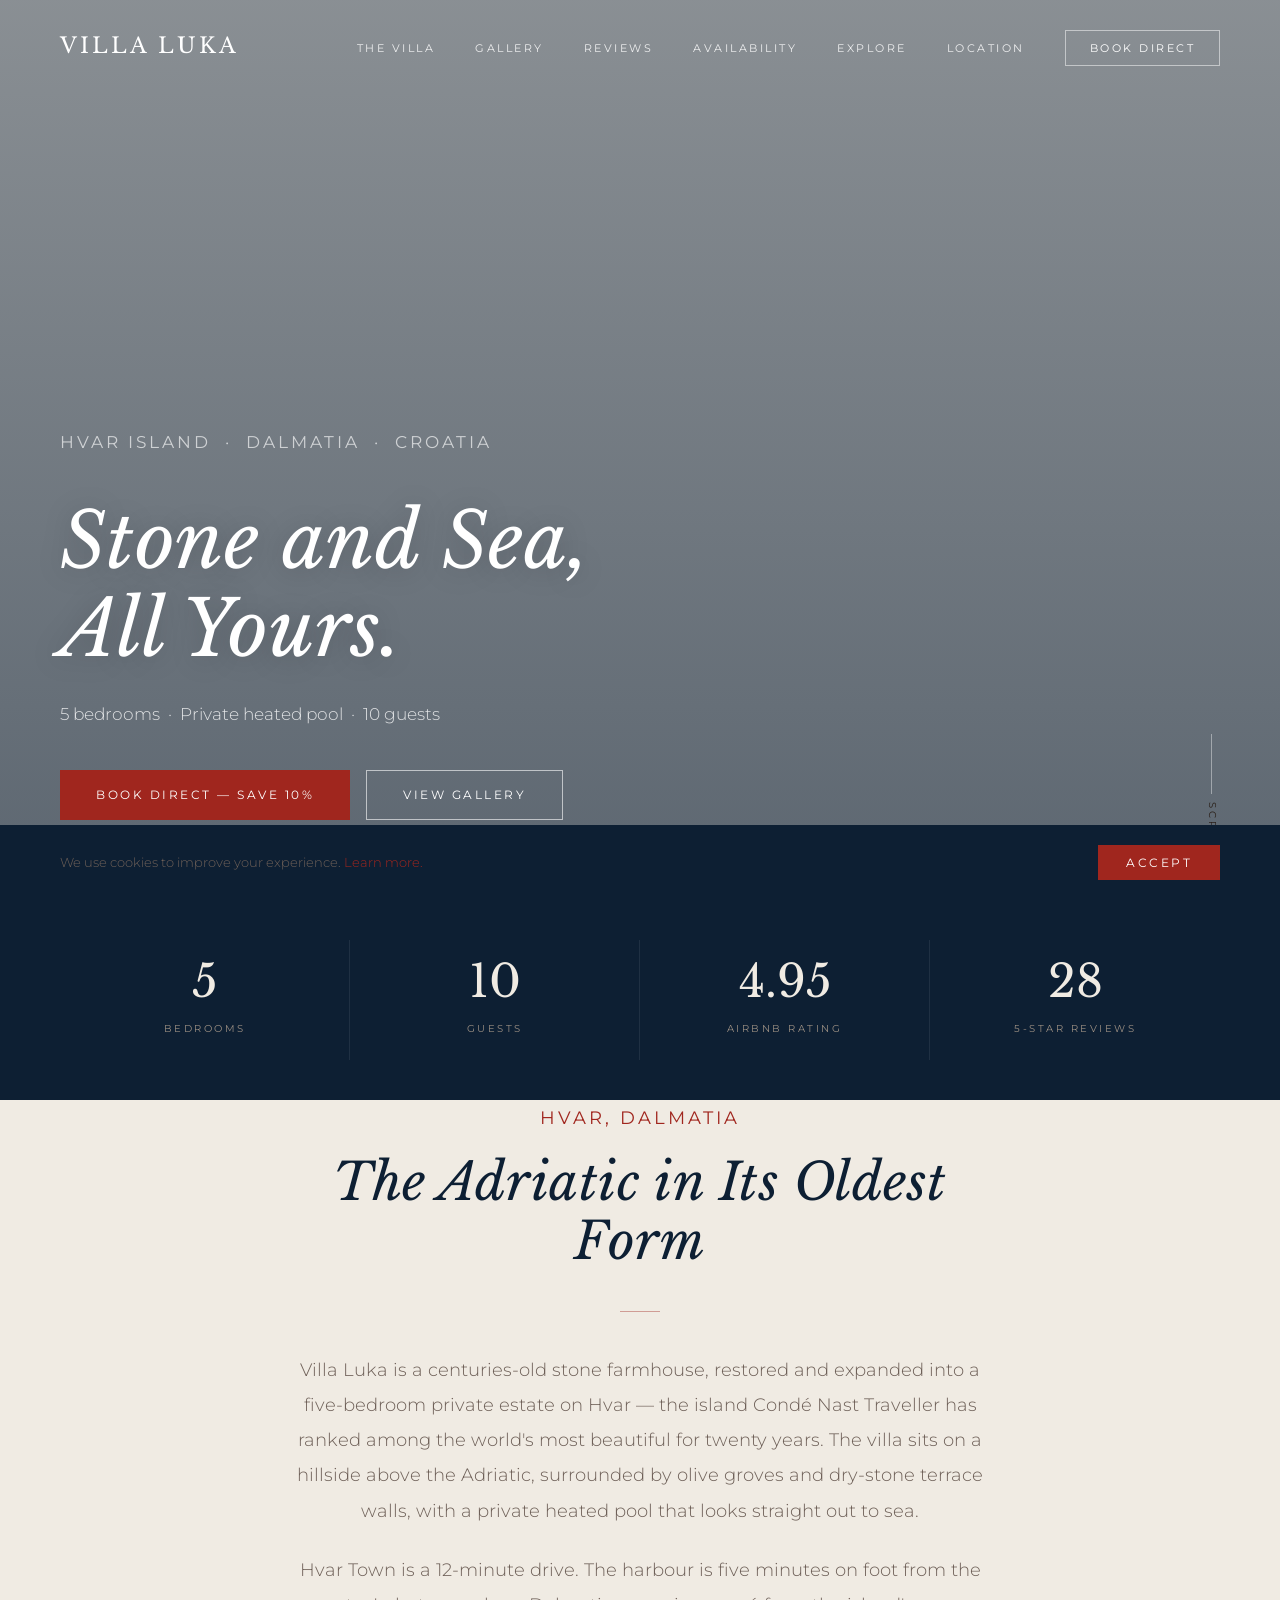
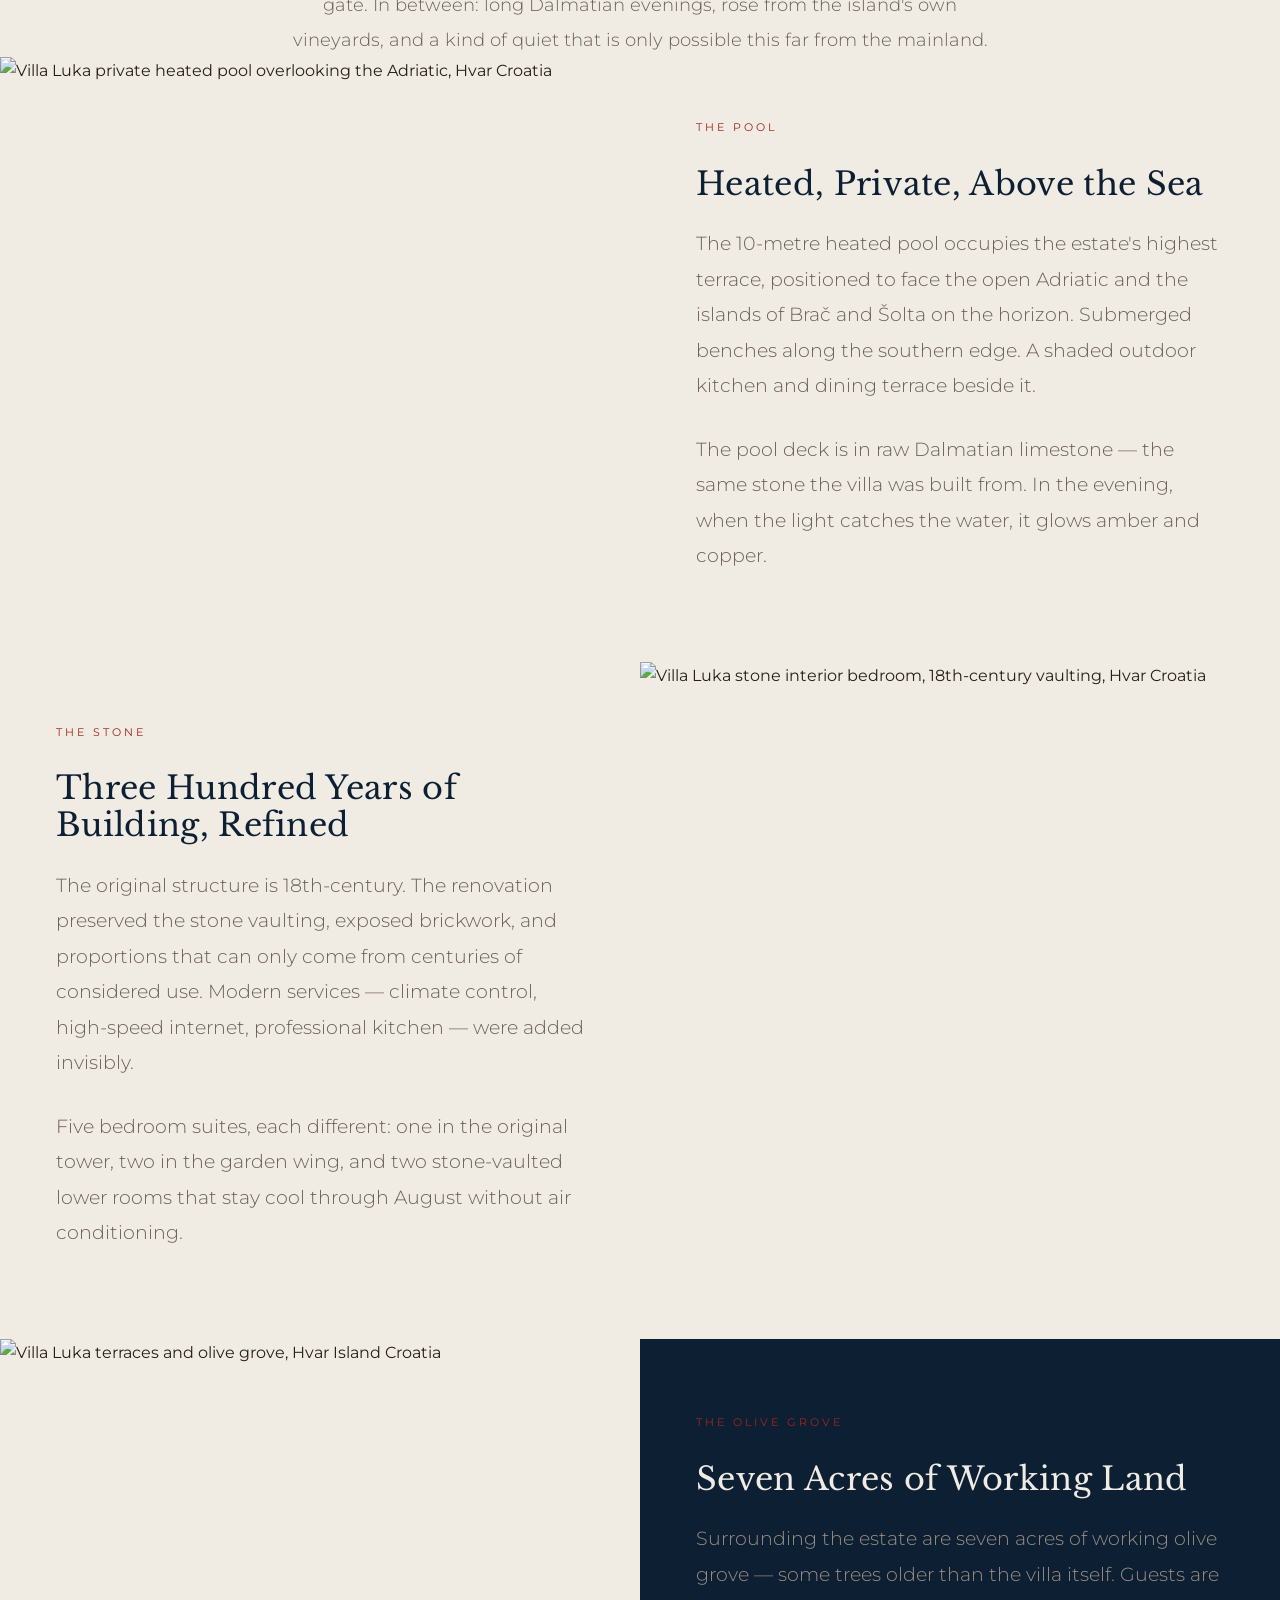
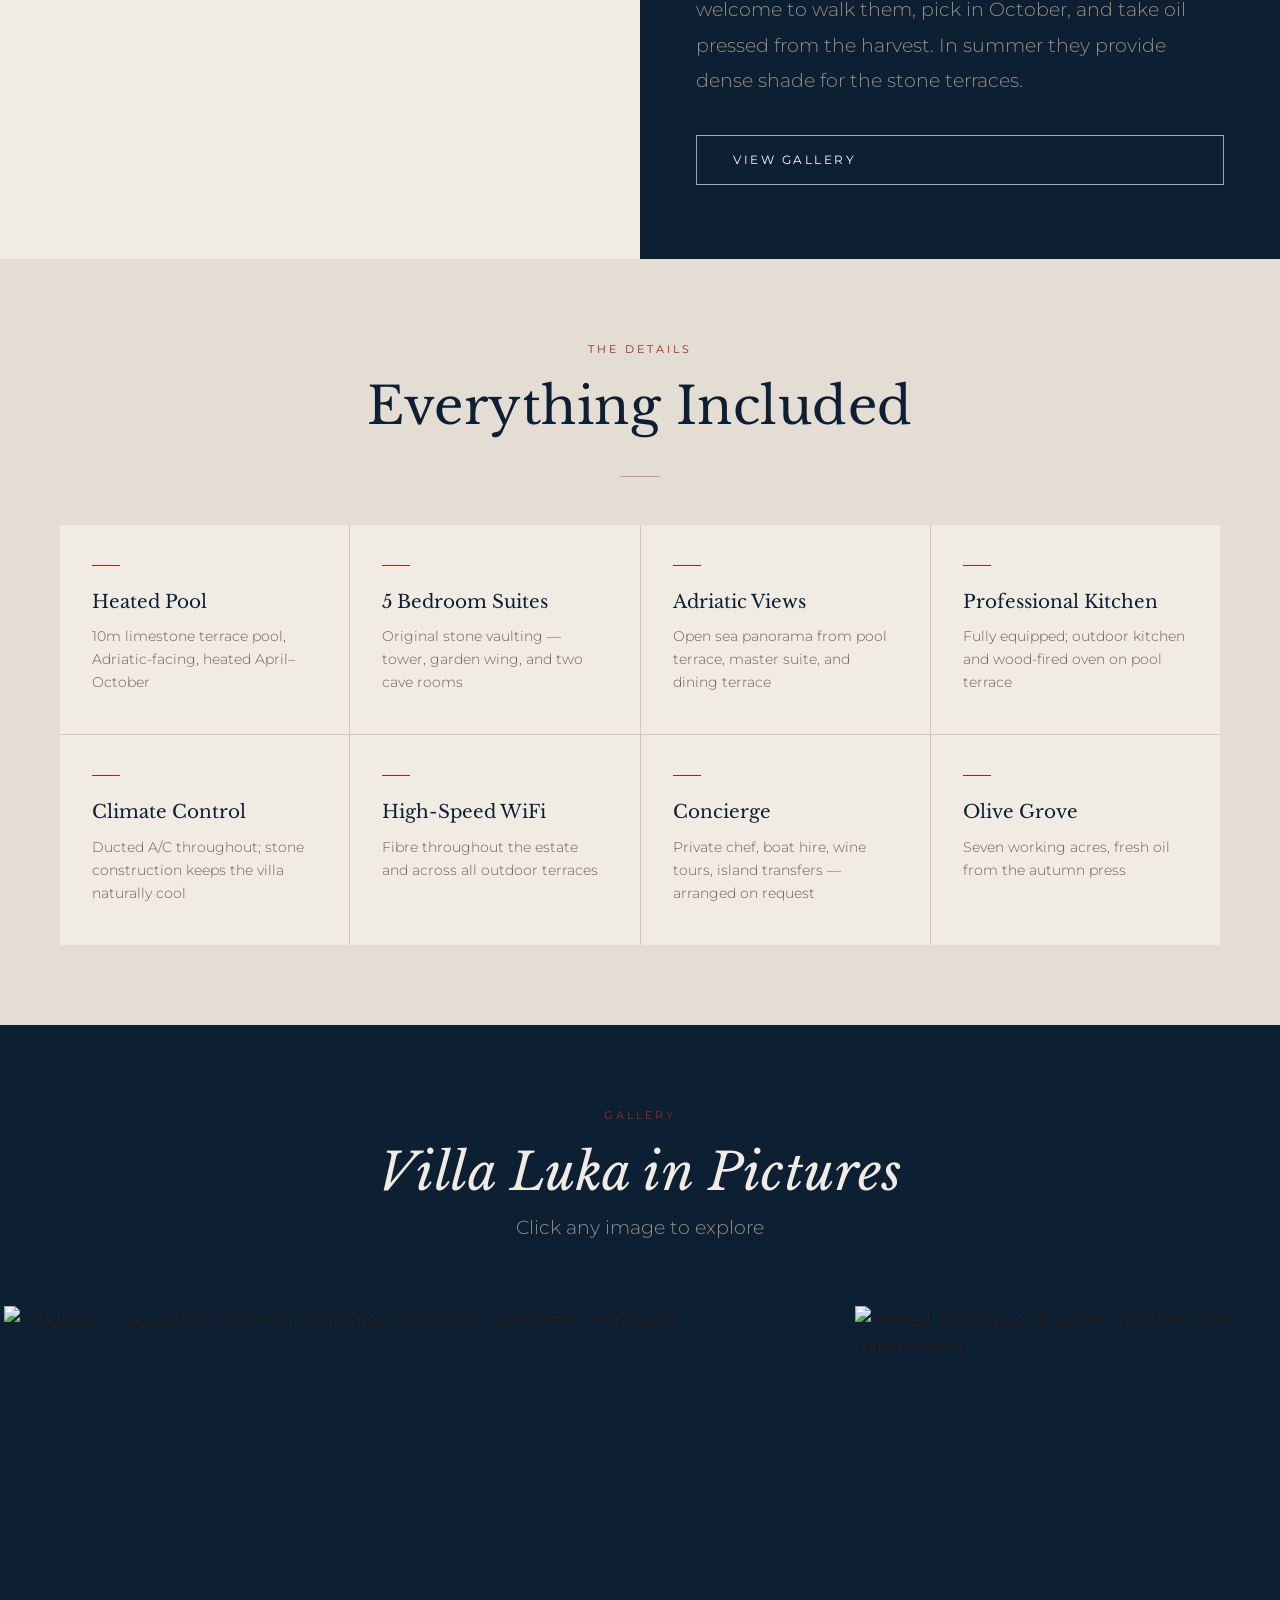
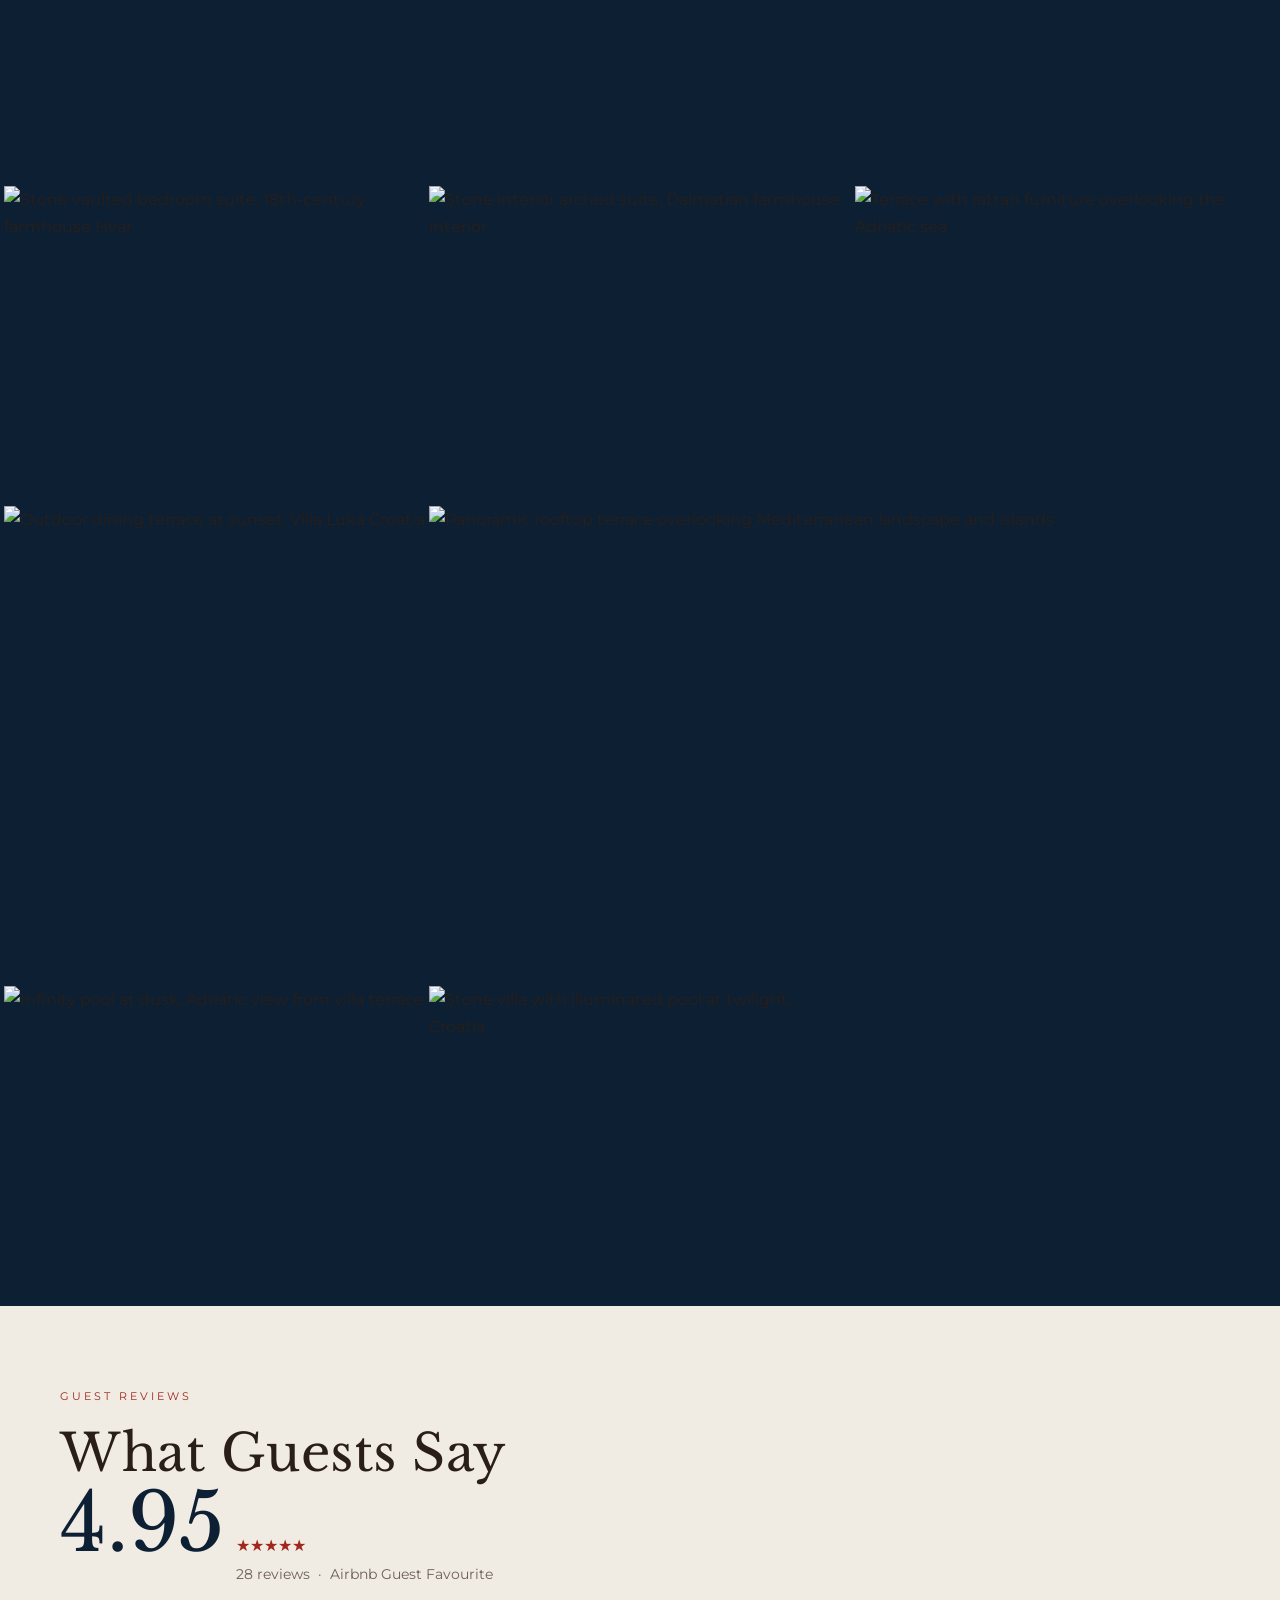
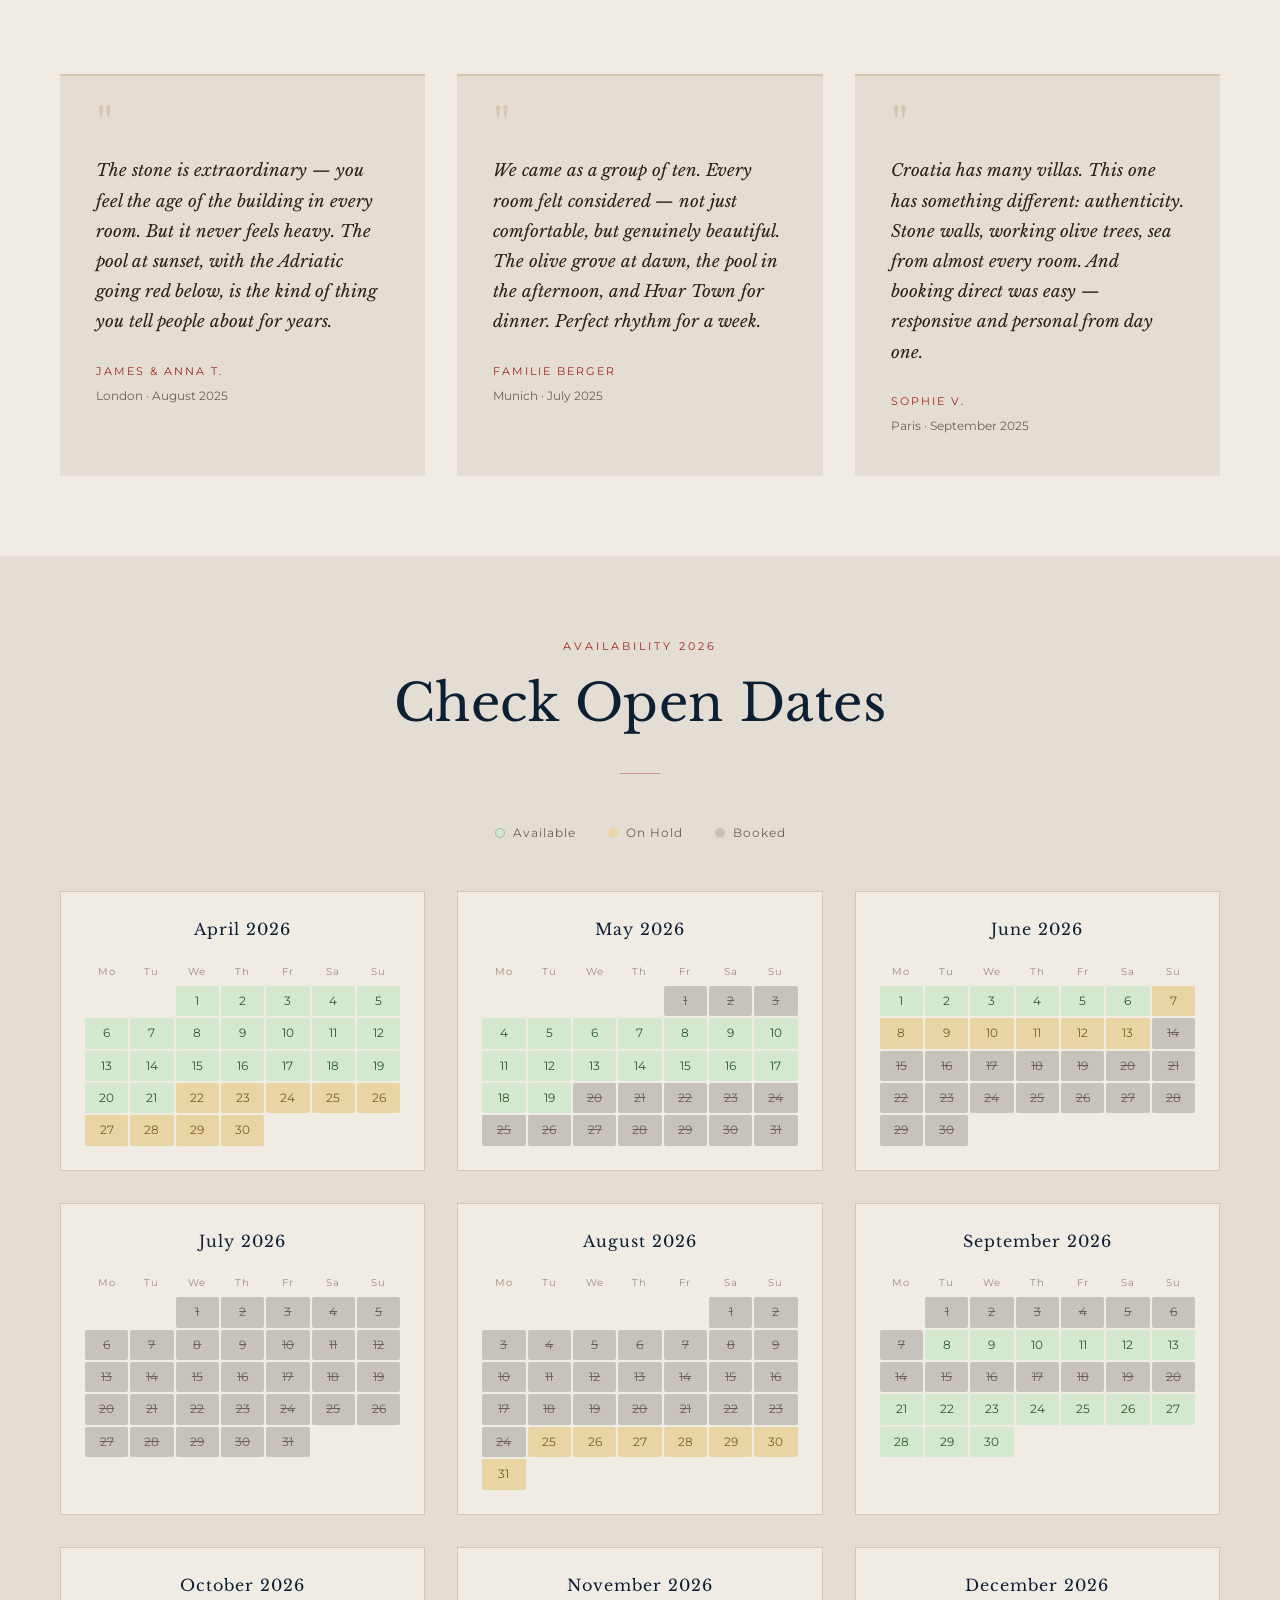
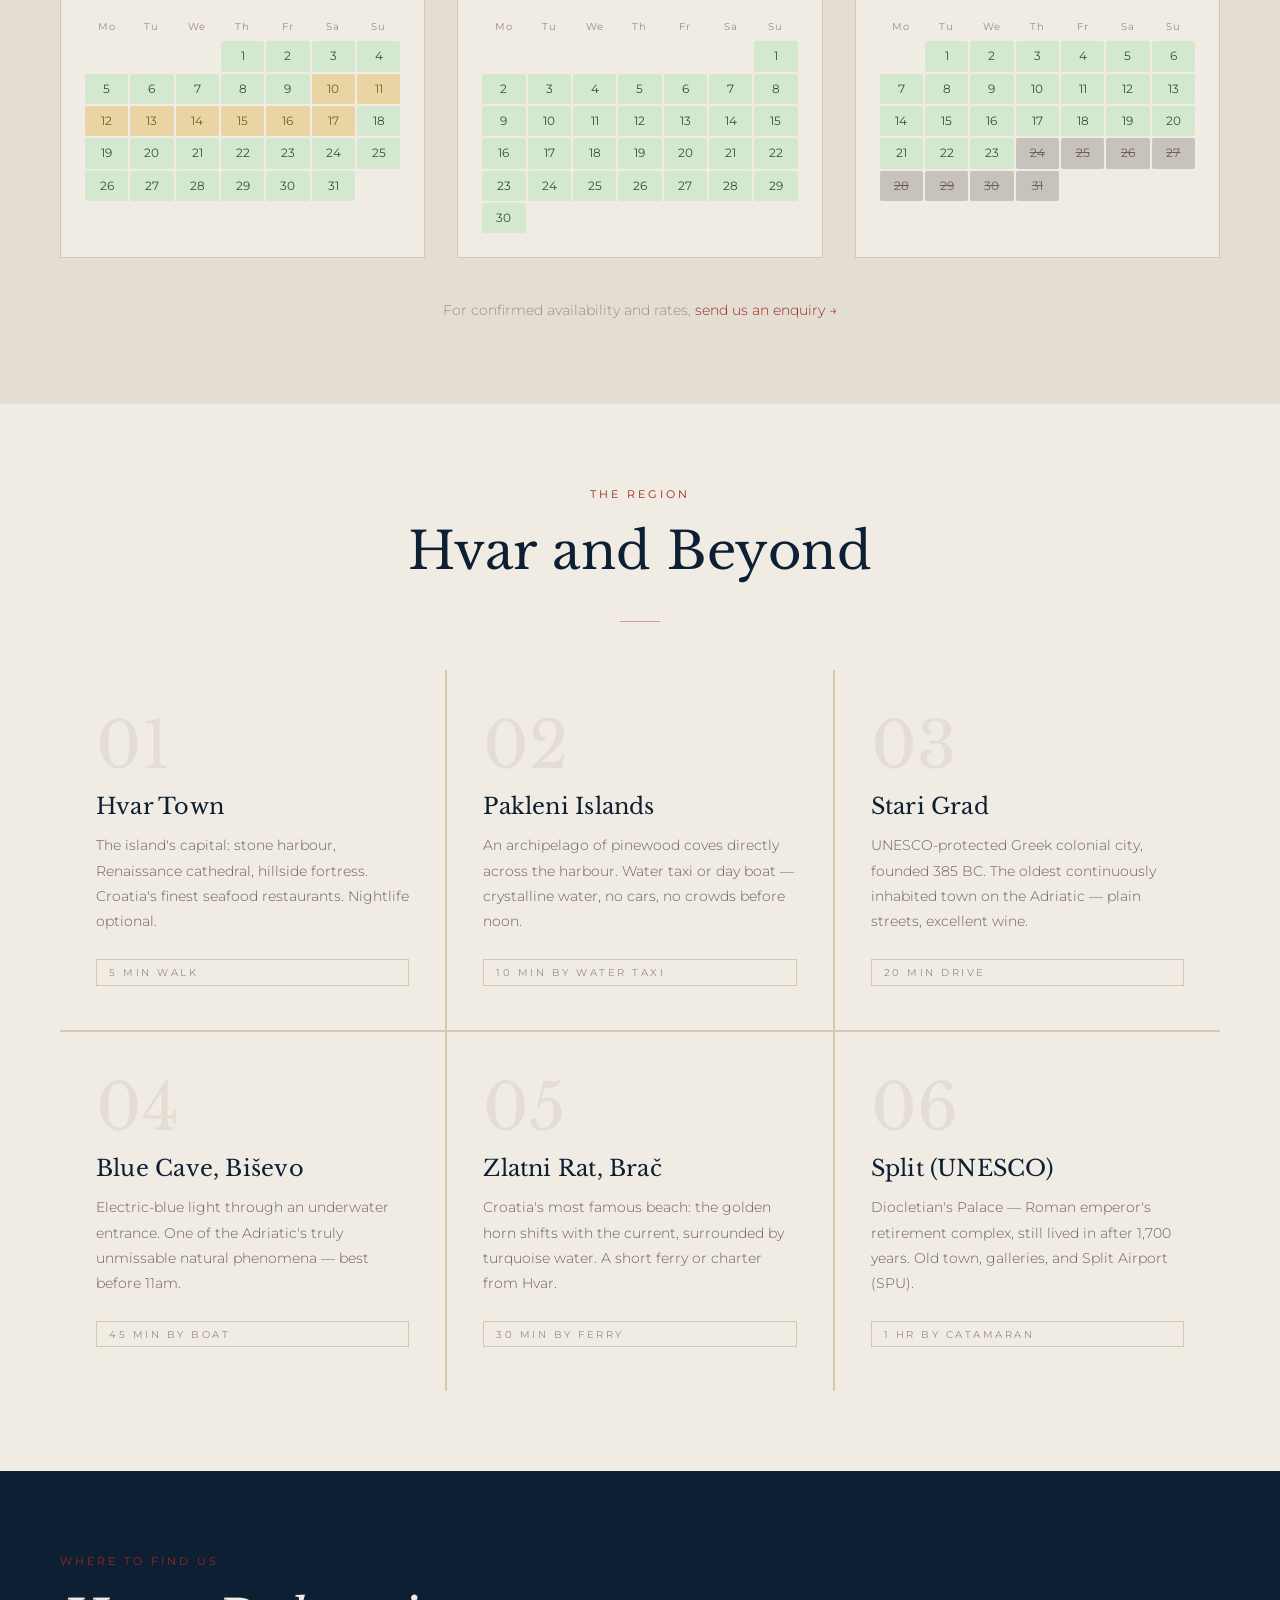
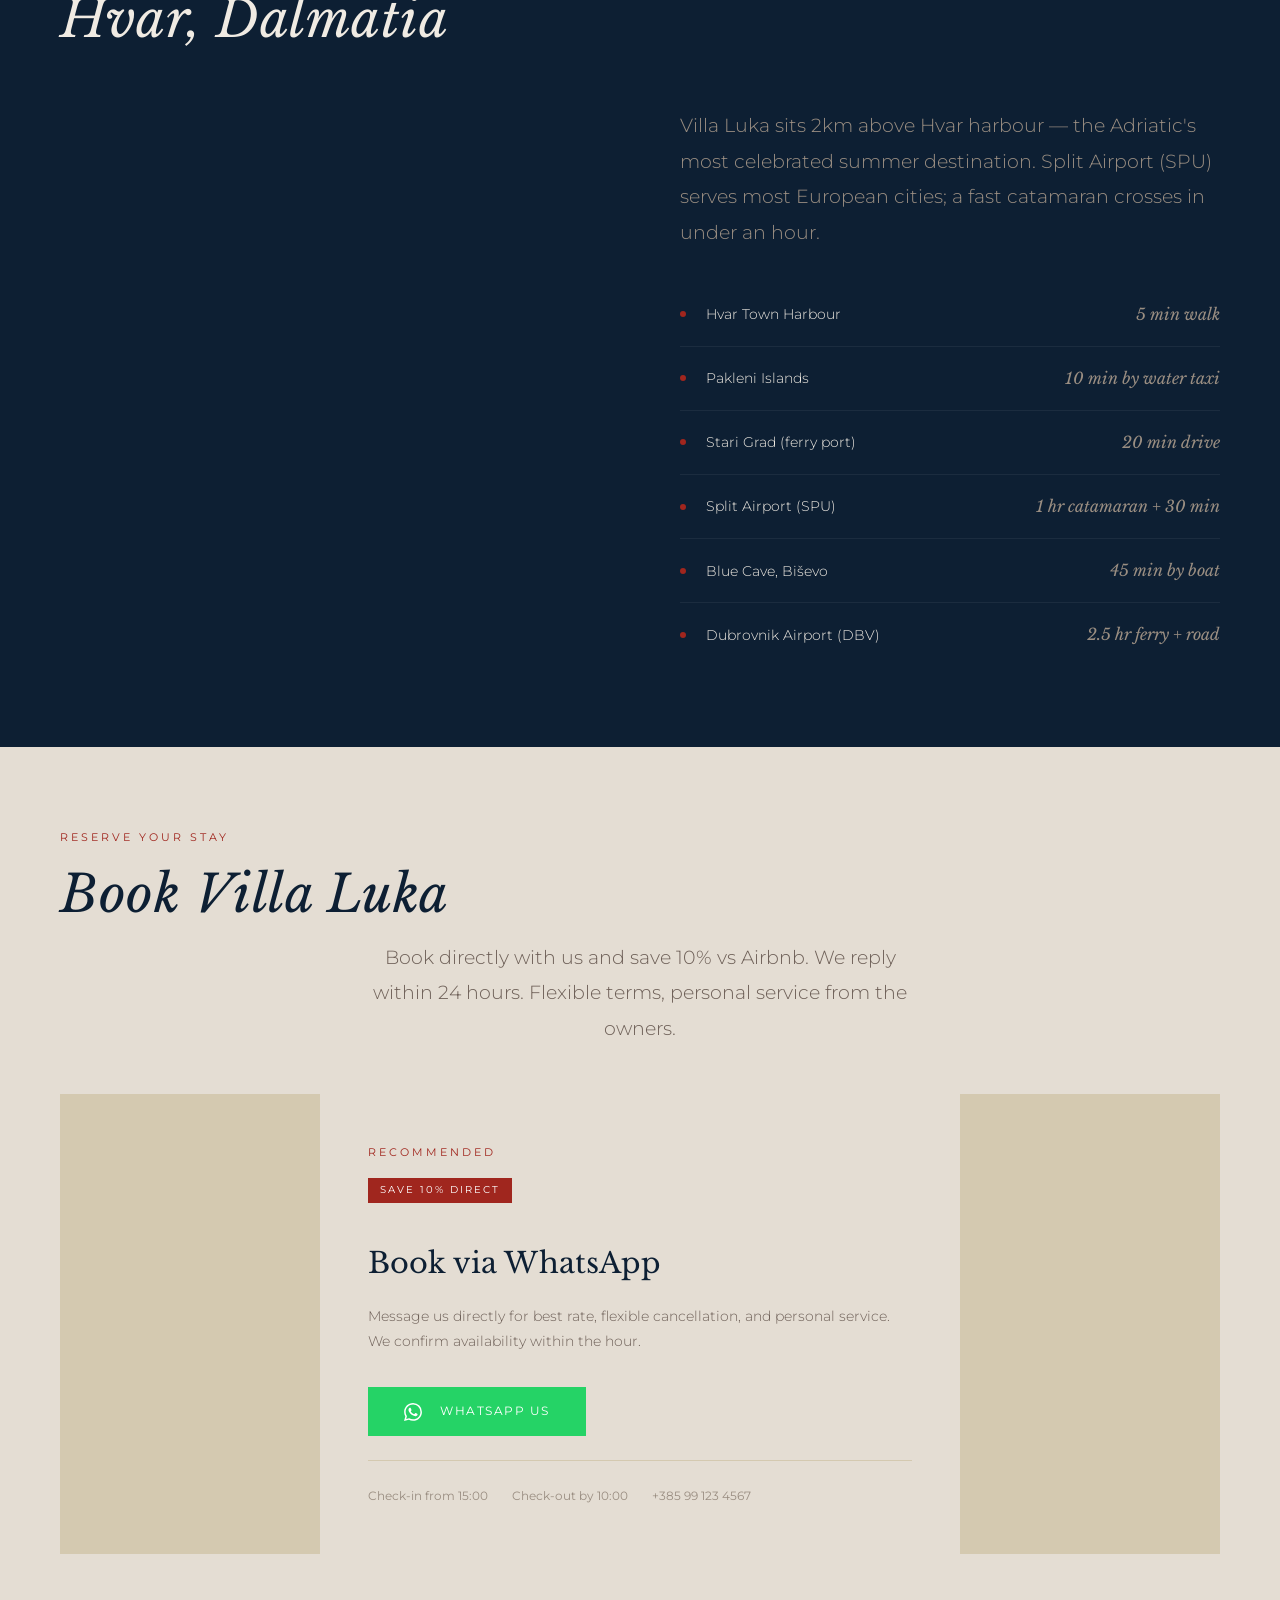
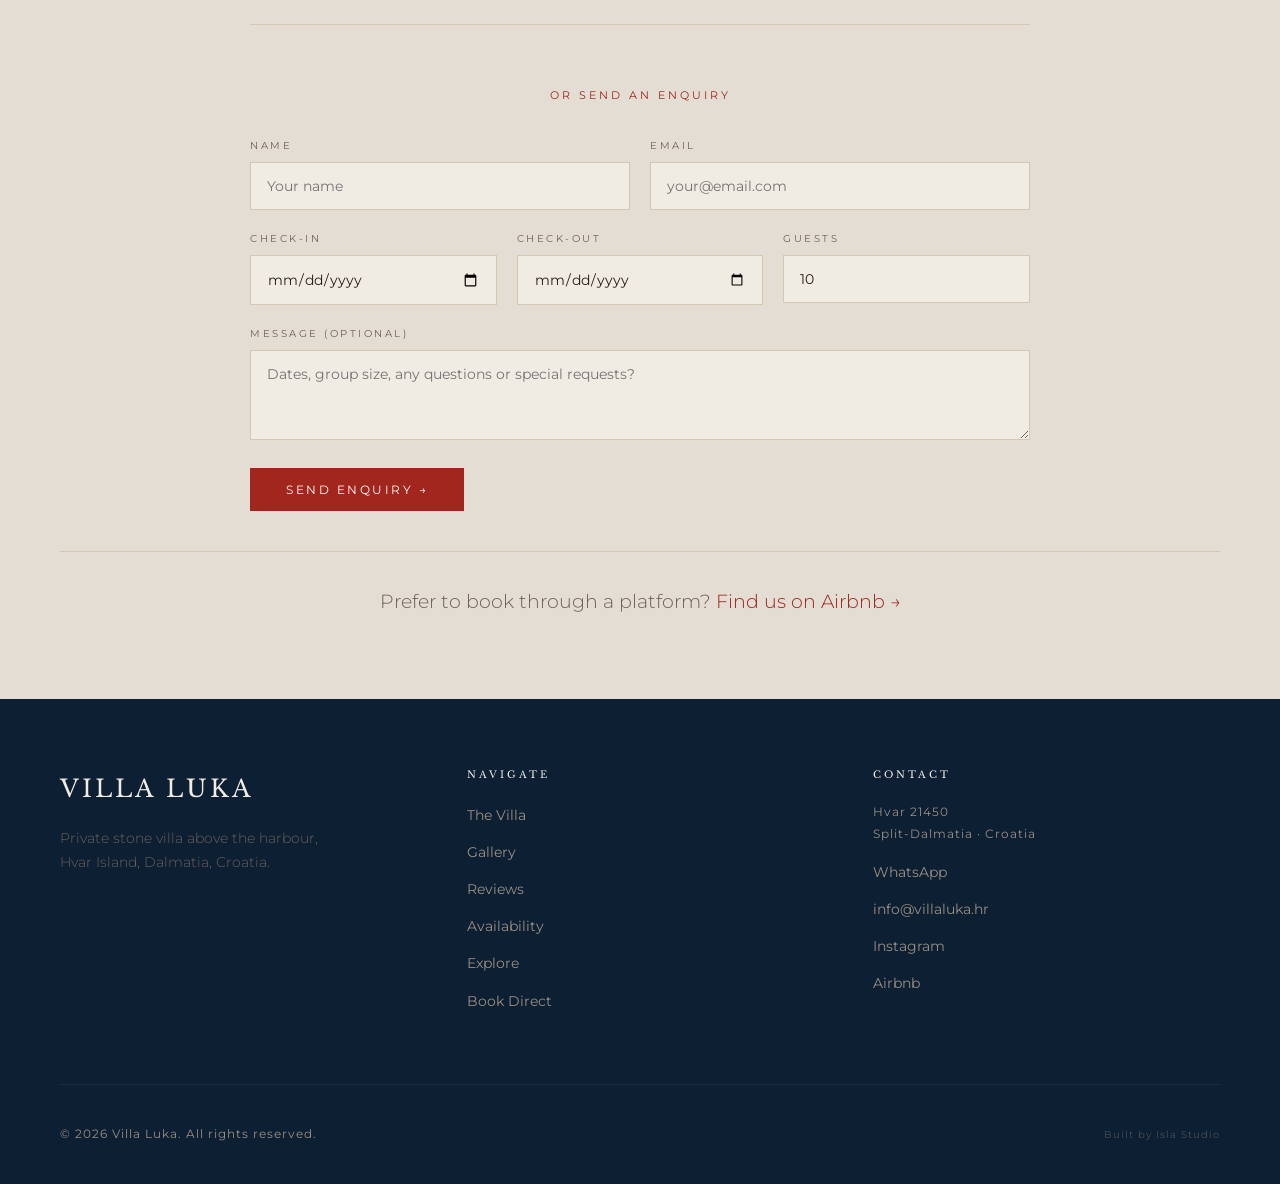
==== commit a4f2404a: "Apply Isla Studio visual standards (design_audit pass) - Image dimensions injected for CLS/SEO - Her" ====
--- a/index.html
+++ b/index.html
@@ -66,7 +66,7 @@
   <link rel="preload" as="style" href="https://fonts.googleapis.com/css2?family=Libre+Baskerville:ital,wght@0,400;0,700;1,400&family=Montserrat:wght@300;400;500;600&display=swap" onload="this.onload=null;this.rel='stylesheet'">
   <noscript><link rel="stylesheet" href="https://fonts.googleapis.com/css2?family=Libre+Baskerville:ital,wght@0,400;0,700;1,400&family=Montserrat:wght@300;400;500;600&display=swap"></noscript>
 
-  <link rel="stylesheet" href="css/style.css">
+  <link rel="stylesheet" href="css/style.css?v=202604260851">
 
   <style>
     /* ── ADRIATIC EDITORIAL — Villa Luka identity ── */
@@ -253,7 +253,7 @@
       <a href="#gallery" class="btn btn-outline-light">View Gallery</a>
     </div>
   </div>
-  <div class="hero-scroll" onclick="document.getElementById('about').scrollIntoView({behavior:'smooth'})">
+  <button type="button" class="hero-scroll" aria-label="Scroll to next section" onclick="document.getElementById('about').scrollIntoView({behavior:'smooth'})">
     <div class="scroll-line"></div>
     <span>Scroll</span>
   </div>
@@ -612,11 +612,11 @@
         <div class="form-row">
           <div class="form-group">
             <label for="name">Name</label>
-            <input type="text" id="name" name="name" required placeholder="Your name">
+            <input type="text" id="name" name="name" required placeholder="Your name" autocomplete="name">
           </div>
           <div class="form-group">
             <label for="email">Email</label>
-            <input type="email" id="email" name="email" required placeholder="your@email.com">
+            <input type="email" id="email" name="email" required placeholder="your@email.com" autocomplete="email">
           </div>
         </div>
         <div class="form-row">
--- a/css/style.css
+++ b/css/style.css
@@ -177,9 +177,9 @@
   inset: 0;
   background: linear-gradient(
     to bottom,
-    rgba(0,0,0,0.05) 0%,
-    rgba(0,0,0,0.1) 40%,
-    rgba(0,0,0,0.55) 100%
+    rgba(0,0,0,0.50) 0%,
+    rgba(0,0,0,0.45) 45%,
+    rgba(0,0,0,0.70) 100%
   );
 }
 .hero-content {
@@ -529,6 +529,9 @@
   font-size: 1rem;
   color: var(--stone);
   font-style: italic;
+  font-variant-numeric: tabular-nums;
+  min-width: 90px;             /* fits '1h 15 min' — keeps right edge aligned */
+  text-align: right;
 }
 
 /* ── BOOK ── */
@@ -763,12 +766,18 @@
   padding: 44px 36px;
   position: relative;
   transition: var(--transition);
+  display: flex;
+  flex-direction: column;
 }
 .explore-card:hover { background: var(--dark); }
 .explore-card:hover h4 { color: var(--cream); }
 .explore-card:hover p { color: var(--stone); }
 .explore-card:hover .explore-num { color: rgba(255,255,255,0.08); }
-.explore-card:hover .explore-dist { color: var(--terracotta); border-color: var(--terracotta); }
+.explore-card:hover .explore-dist { color: var(--terracotta); border-color: var(--terracotta);
+  align-self: flex-start;
+  margin-top: auto;             /* anchor chip to bottom of card */
+  font-variant-numeric: tabular-nums;
+}
 .explore-num {
   font-family: var(--font-serif);
   font-size: 4rem;
@@ -915,3 +924,43 @@
 @media (max-width: 768px) {
   #hero::after { background: linear-gradient(to bottom, rgba(17,20,16,0.3) 0%, rgba(17,20,16,0.55) 100%); }
 }
+
+/* ──────────────────────────────────────────────────────────────────
+   Isla Studio web design standards (vercel-labs ruleset, 2026-04-30):
+   - prefers-reduced-motion: respect user vestibular preferences
+   - color-scheme: form controls follow system theme
+   - tabular-nums: numeric content aligns cleanly
+   - touch-action: manipulation: kills 300ms tap delay on iOS
+   ────────────────────────────────────────────────────────────────── */
+:root { color-scheme: light; }
+
+.stat-num,
+.amenity-name,
+.review-rating,
+[class*="num"],
+[class*="number"] {
+  font-variant-numeric: tabular-nums;
+}
+
+a, button, input[type="submit"], .btn {
+  touch-action: manipulation;
+}
+
+@media (prefers-reduced-motion: reduce) {
+  *, *::before, *::after {
+    animation-duration: 0.01ms !important;
+    animation-iteration-count: 1 !important;
+    transition-duration: 0.01ms !important;
+    scroll-behavior: auto !important;
+  }
+}
+
+/* Reset native button styles for elements styled as non-button content */
+button.hero-scroll, button.nav-burger, button.lang-btn {
+  background: none;
+  border: 0;
+  padding: 0;
+  font: inherit;
+  color: inherit;
+  cursor: pointer;
+}
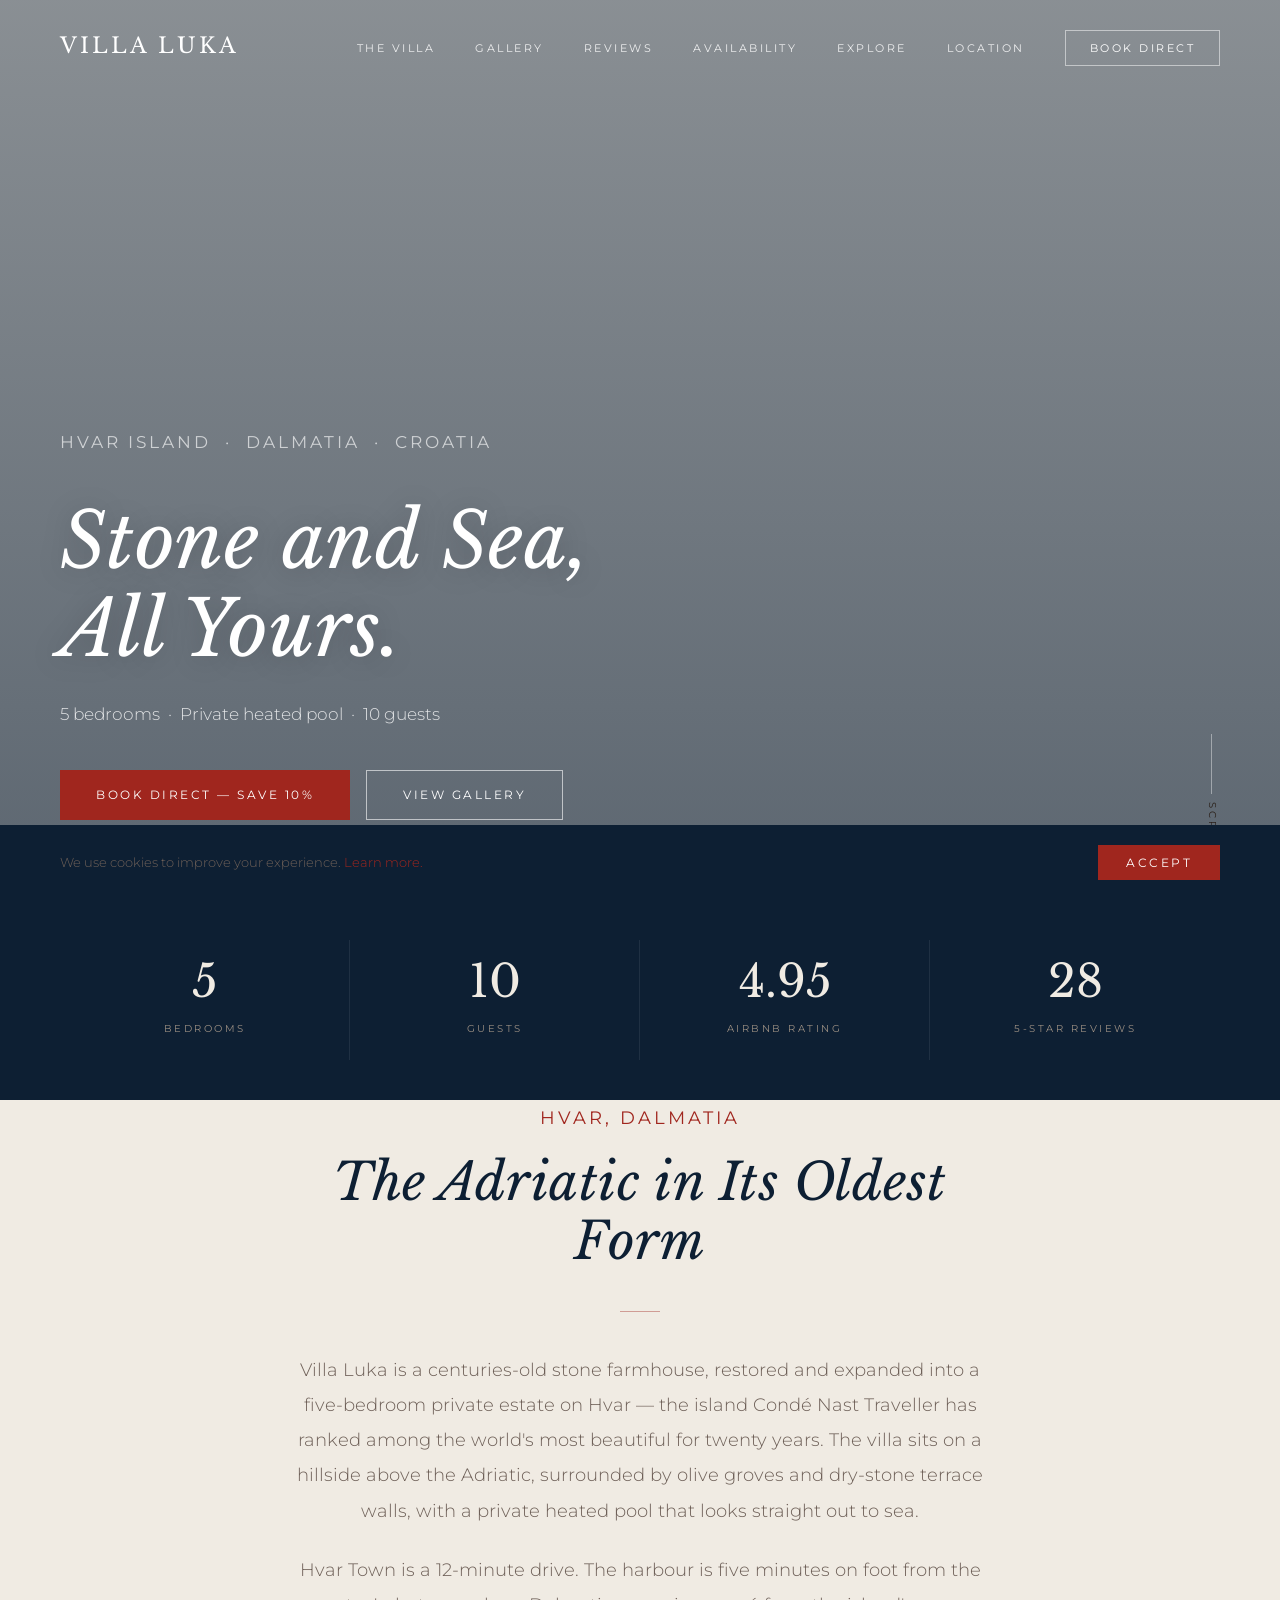
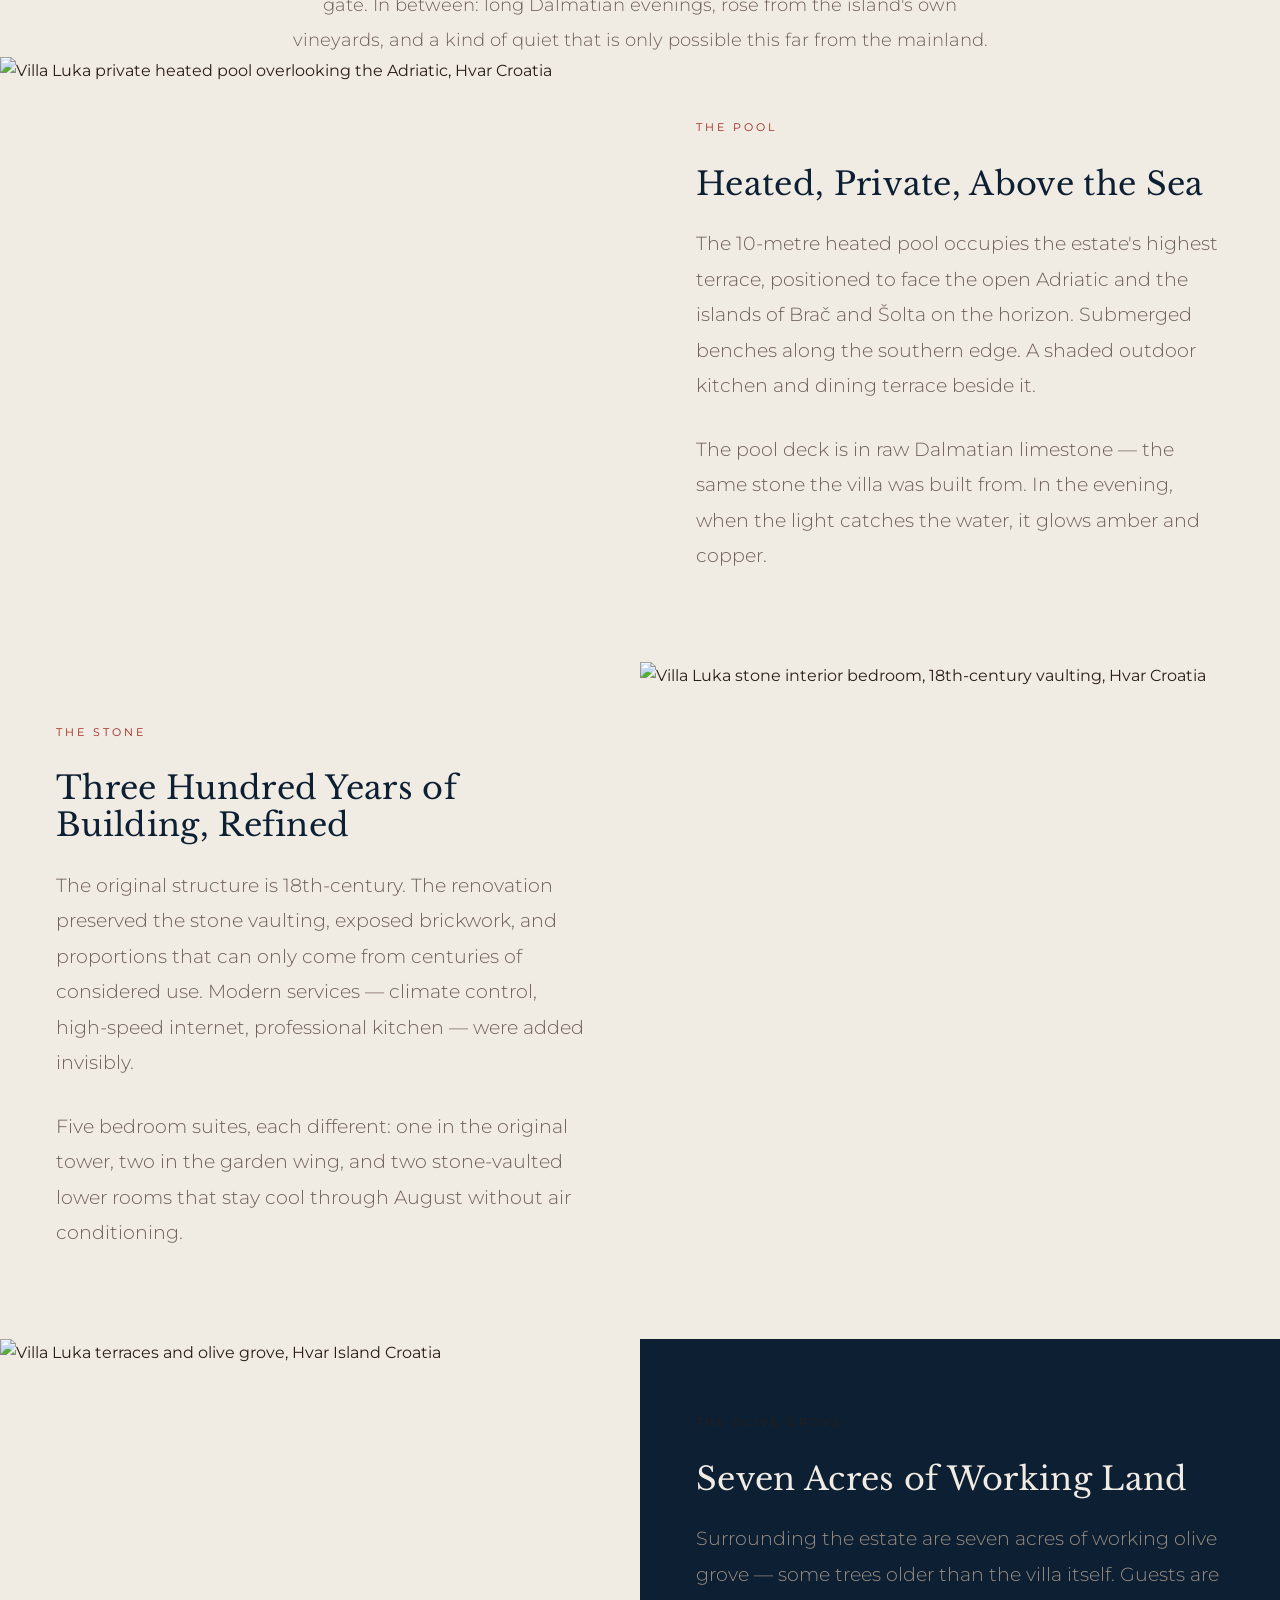
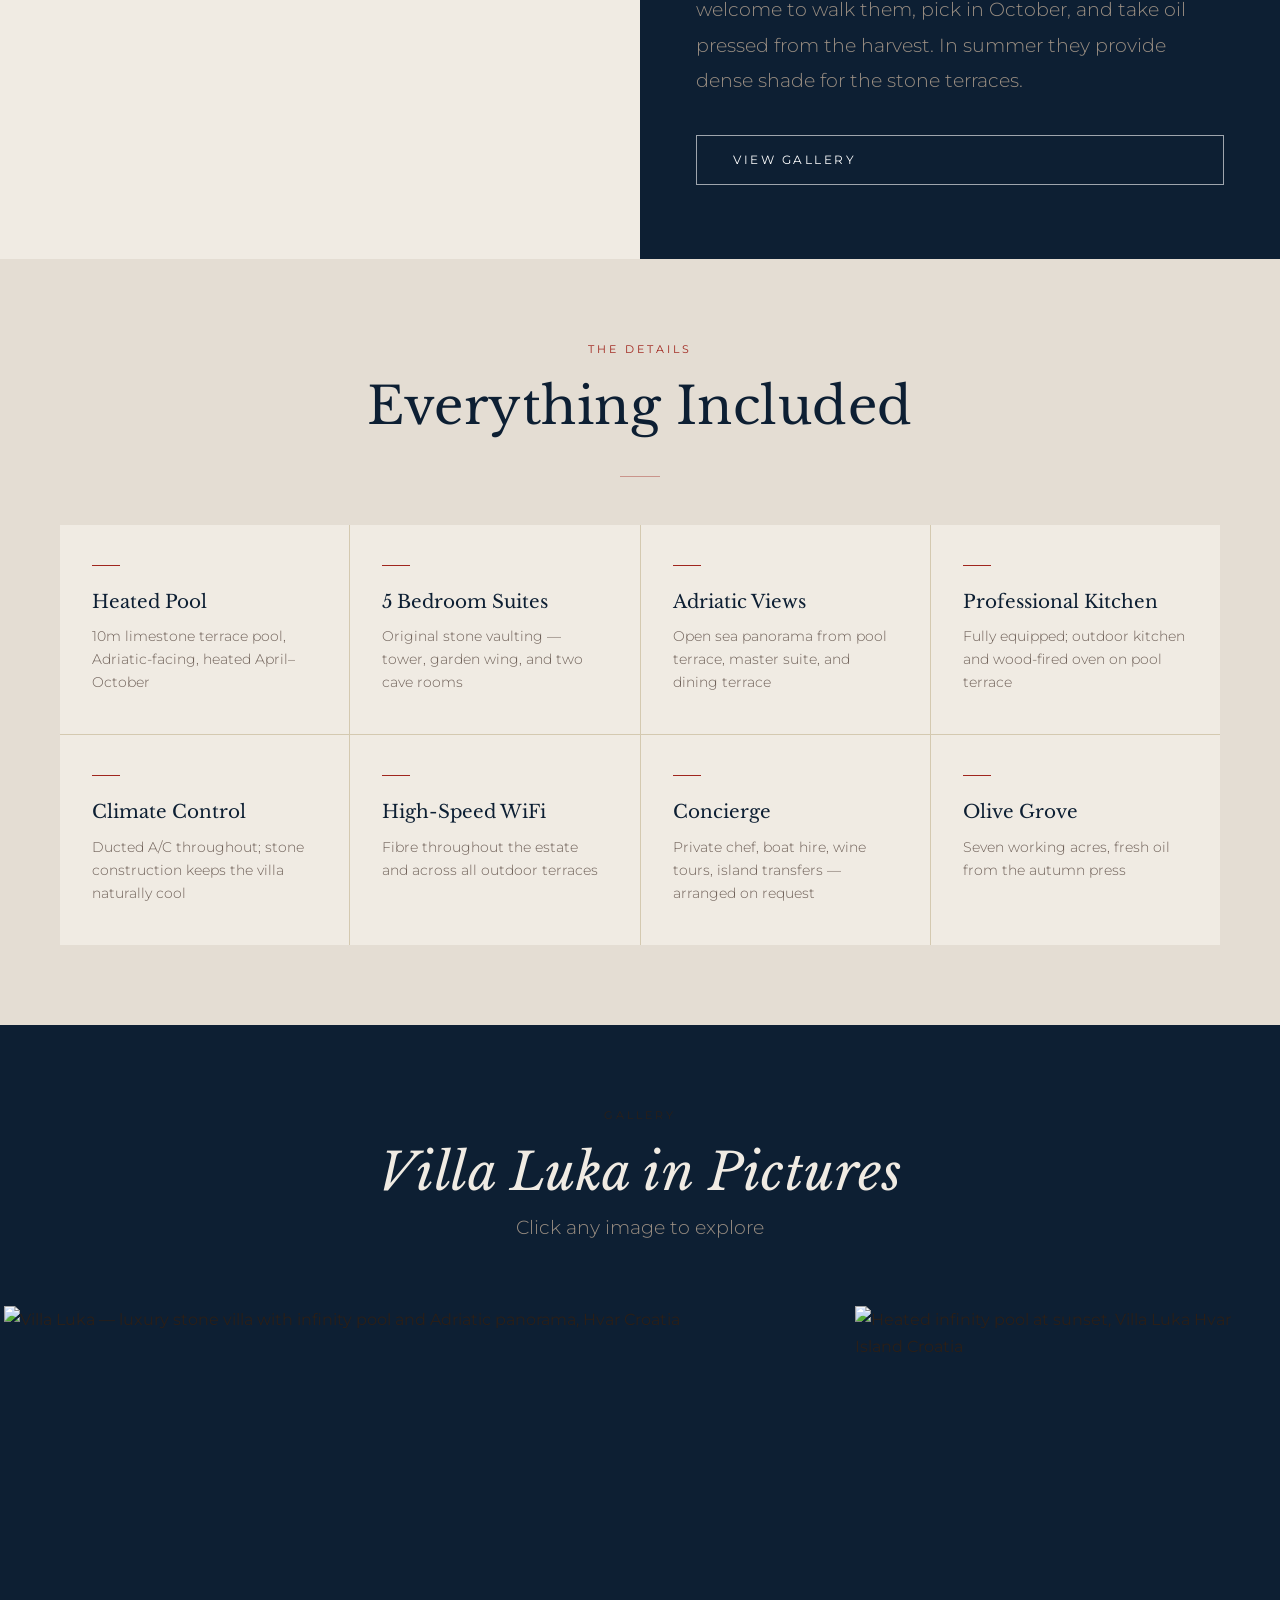
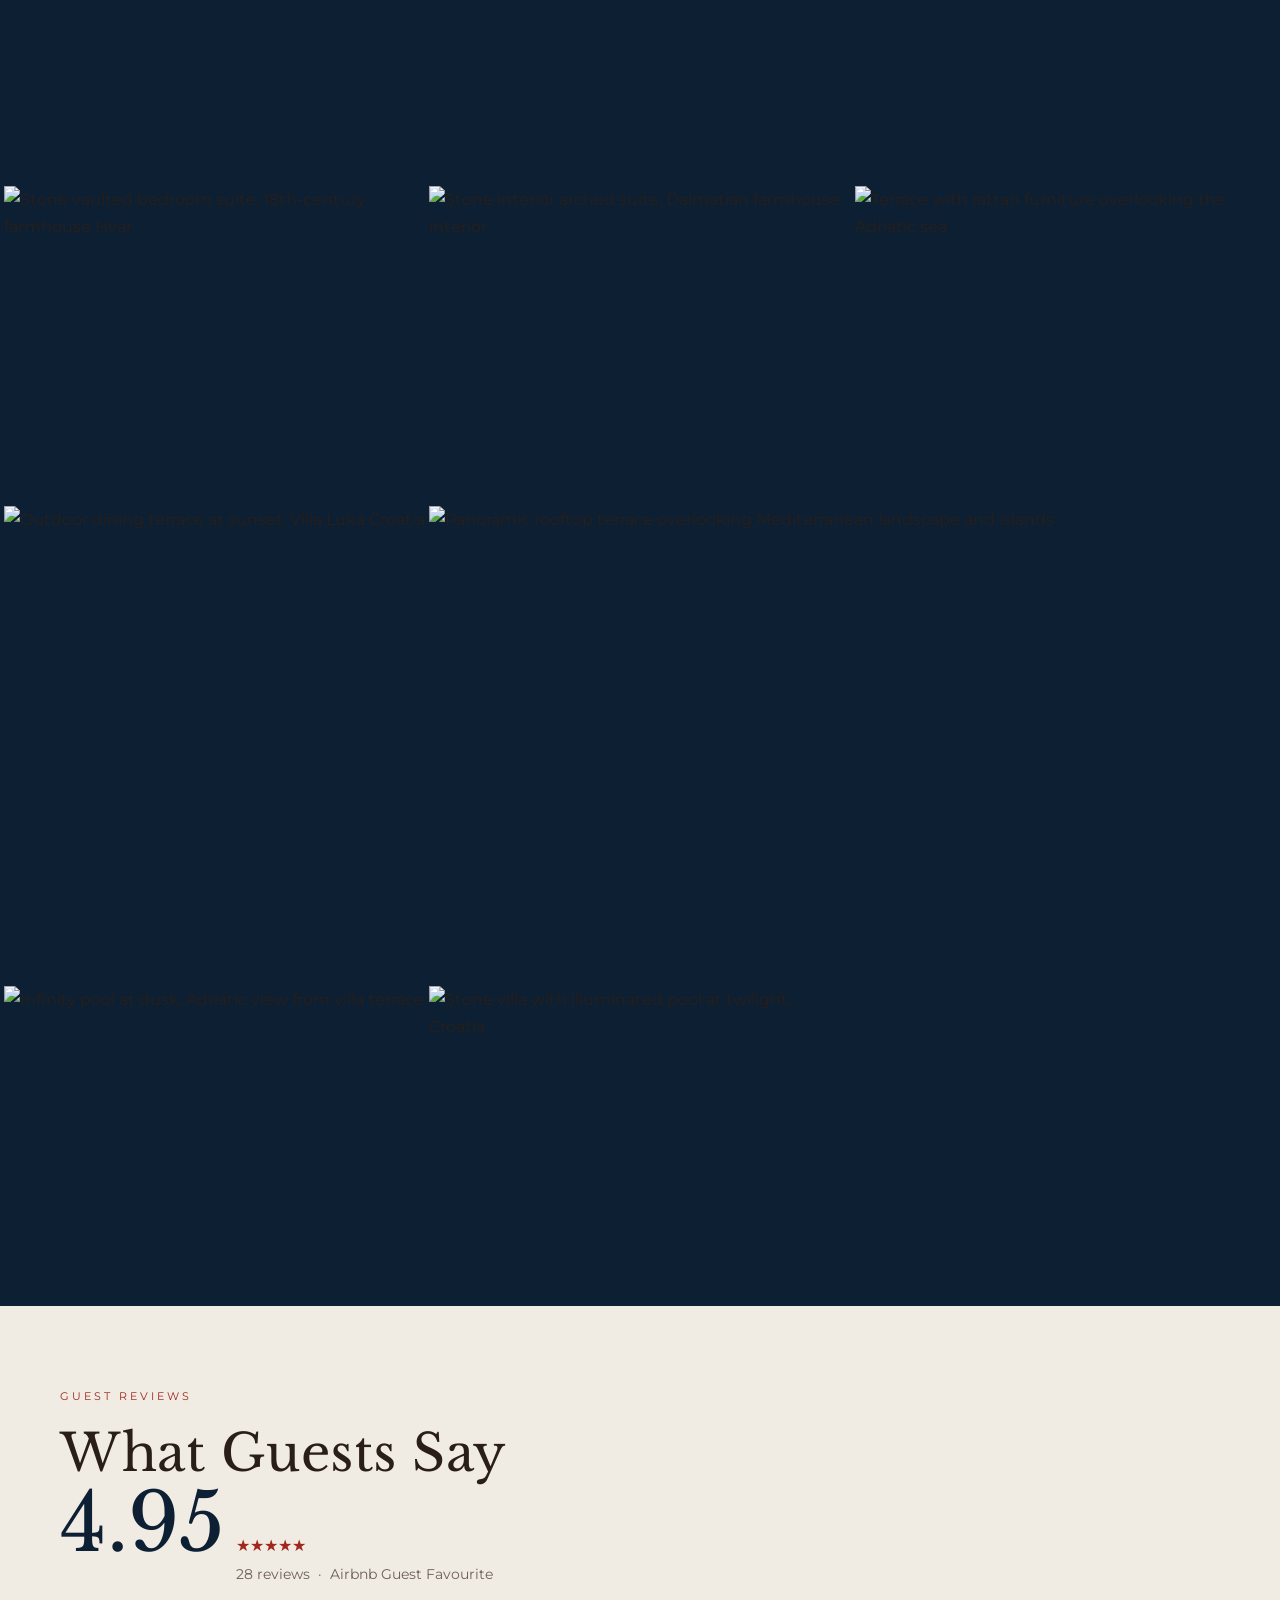
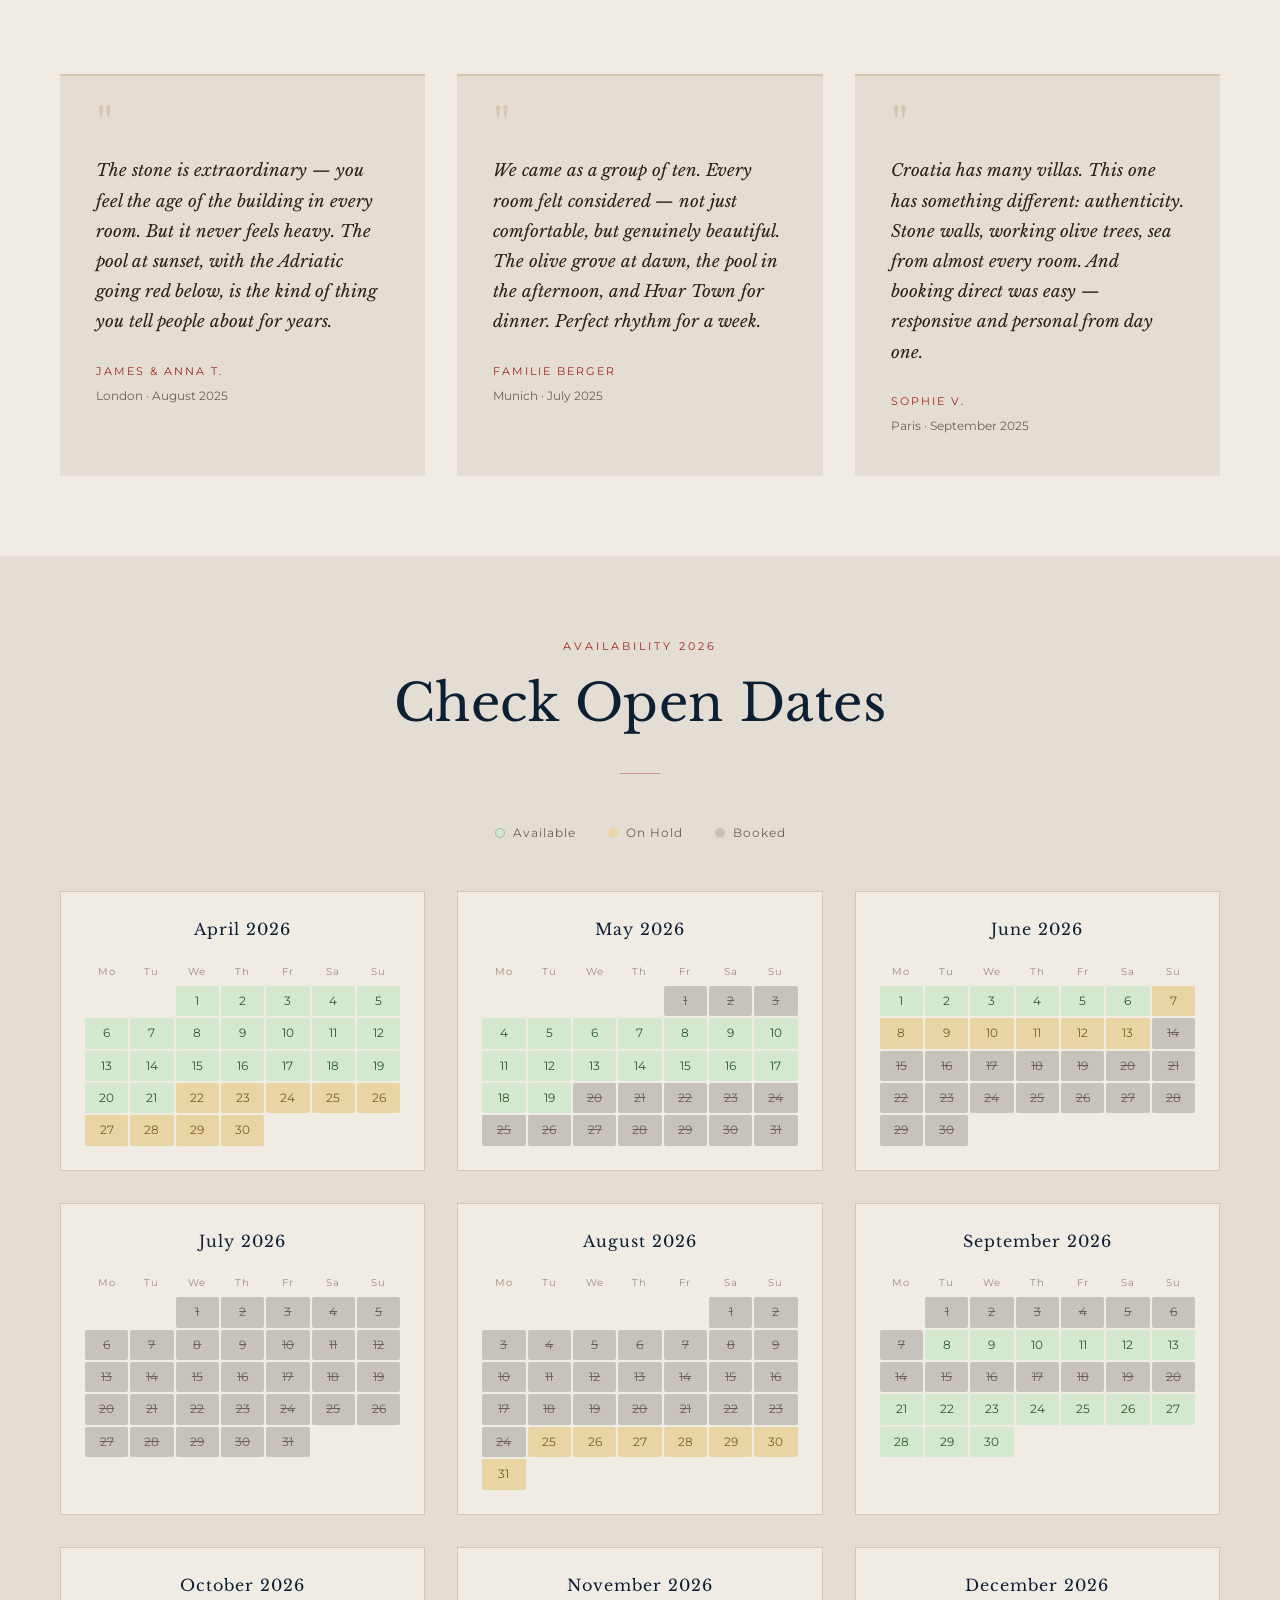
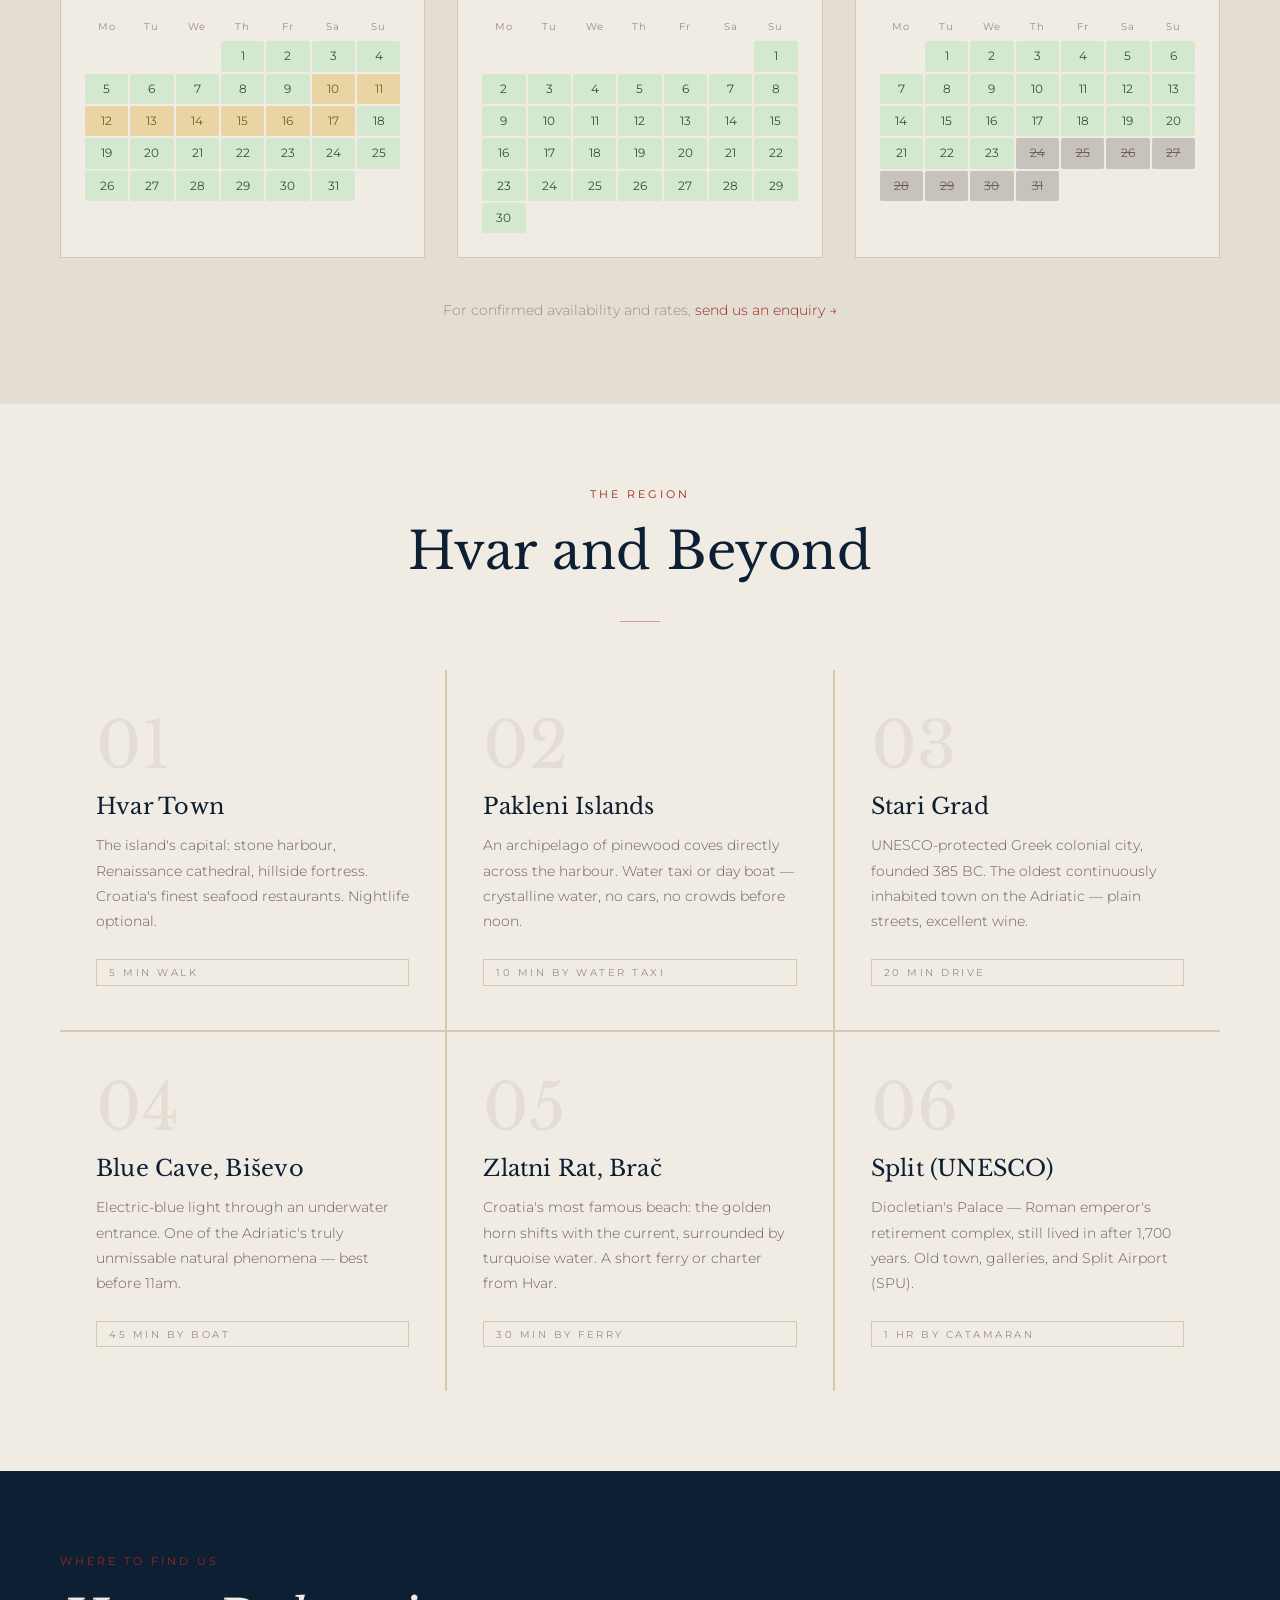
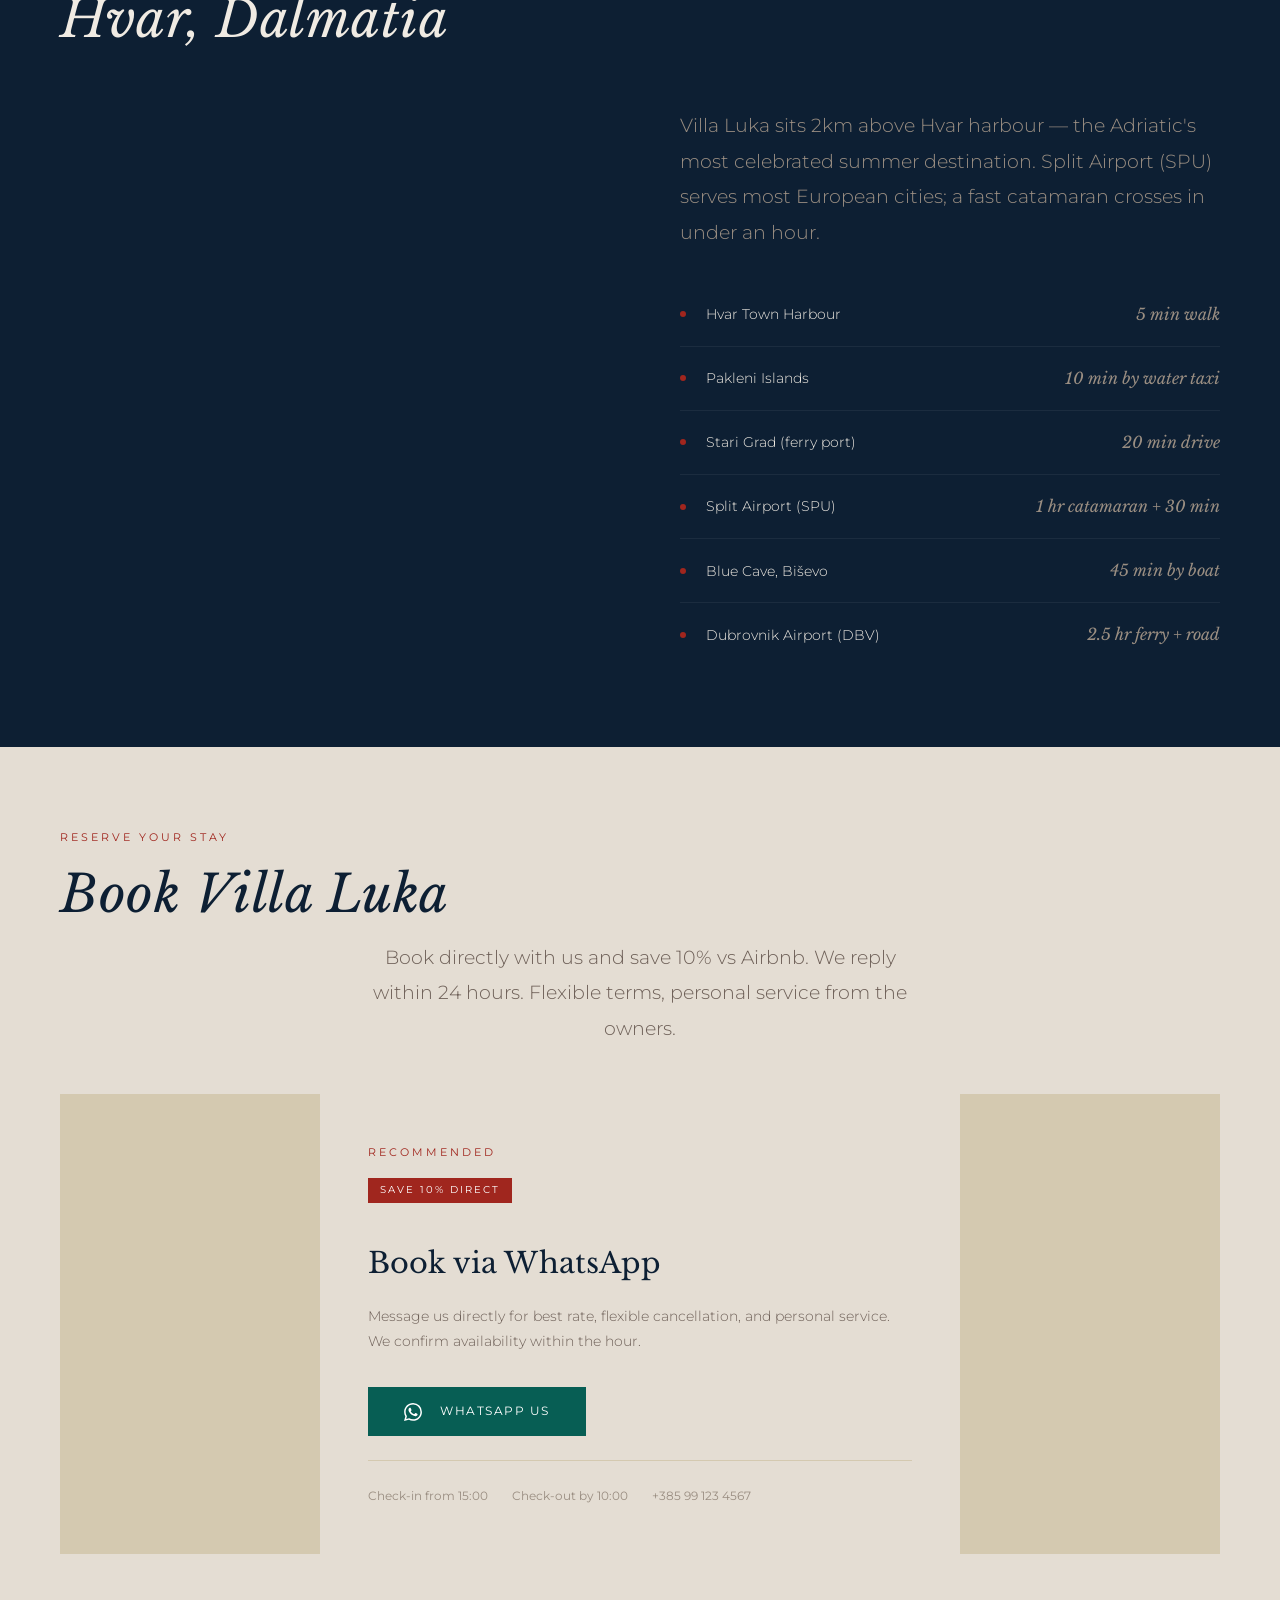
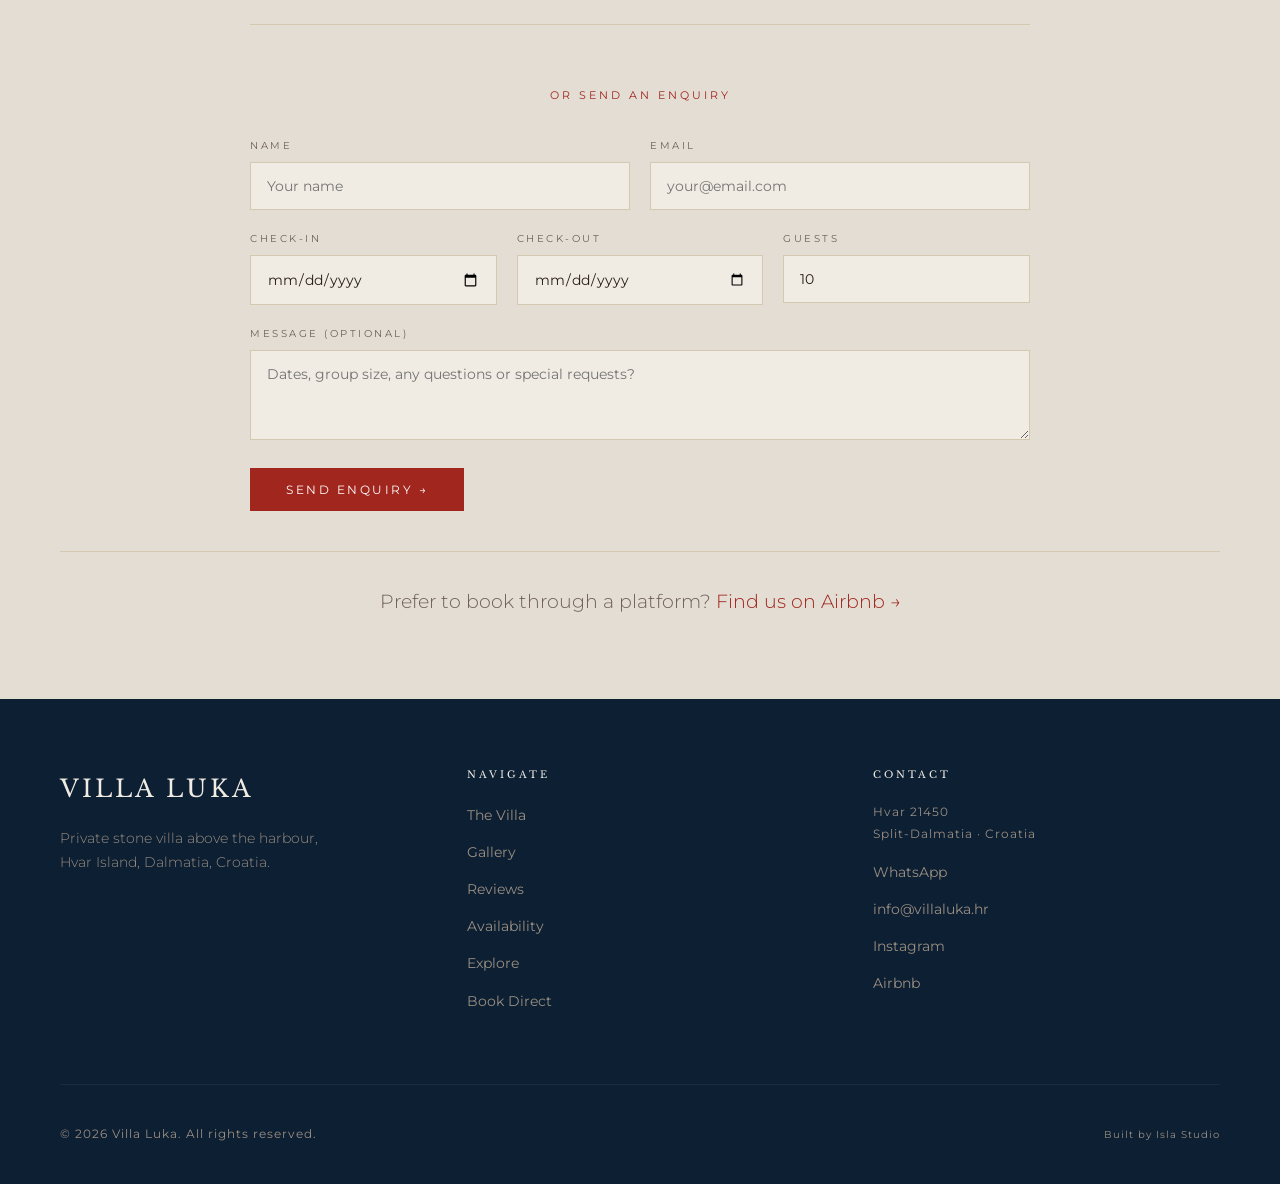
==== commit dc1f99c4: "a11y: WCAG AA color-contrast pass — apply Villa Jaia recipe Bring villaluka.com to the same audit st" ====
--- a/index.html
+++ b/index.html
@@ -14,6 +14,10 @@
   <meta name="theme-color" content="#f0ebe3">
   <title>Villa Luka — Luxury Stone Villa Hvar Croatia | Adriatic Views &amp; Private Pool</title>
   <link rel="canonical" href="https://villa-luka.pages.dev/">
+<!-- Google Search Console: HTML-tag verification.
+     Replace the content value with the verification code from Search Console.
+     Until then, GSC will fail to verify — that's intentional. -->
+<meta name="google-site-verification" content="REPLACE_WITH_GSC_VERIFICATION_CODE">
   <link rel="alternate" hreflang="en" href="https://villa-luka.pages.dev/">
   <link rel="alternate" hreflang="hr" href="https://villa-luka.pages.dev/hr/">
   <link rel="alternate" hreflang="de" href="https://villa-luka.pages.dev/de/">
@@ -66,7 +70,7 @@
   <link rel="preload" as="style" href="https://fonts.googleapis.com/css2?family=Libre+Baskerville:ital,wght@0,400;0,700;1,400&family=Montserrat:wght@300;400;500;600&display=swap" onload="this.onload=null;this.rel='stylesheet'">
   <noscript><link rel="stylesheet" href="https://fonts.googleapis.com/css2?family=Libre+Baskerville:ital,wght@0,400;0,700;1,400&family=Montserrat:wght@300;400;500;600&display=swap"></noscript>
 
-  <link rel="stylesheet" href="css/style.css?v=202604260851">
+  <link rel="stylesheet" href="css/style.css?v=202606021600">
 
   <style>
     /* ── ADRIATIC EDITORIAL — Villa Luka identity ── */
@@ -280,7 +284,7 @@
 
 <div class="editorial">
   <div class="editorial-img">
-    <img src="https://images.pexels.com/photos/19075385/pexels-photo-19075385.jpeg?auto=compress&cs=tinysrgb&w=900&q=80"
+    <img width="900" height="600" src="https://images.pexels.com/photos/19075385/pexels-photo-19075385.jpeg?auto=compress&cs=tinysrgb&w=900&q=80"
          alt="Villa Luka private heated pool overlooking the Adriatic, Hvar Croatia" loading="lazy">
   </div>
   <div class="editorial-text">
@@ -293,7 +297,7 @@
 
 <div class="editorial reverse">
   <div class="editorial-img">
-    <img src="https://images.pexels.com/photos/15692795/pexels-photo-15692795.jpeg?auto=compress&cs=tinysrgb&w=900&q=80"
+    <img width="900" height="600" src="https://images.pexels.com/photos/15692795/pexels-photo-15692795.jpeg?auto=compress&cs=tinysrgb&w=900&q=80"
          alt="Villa Luka stone interior bedroom, 18th-century vaulting, Hvar Croatia" loading="lazy">
   </div>
   <div class="editorial-text">
@@ -306,11 +310,11 @@
 
 <div class="editorial">
   <div class="editorial-img">
-    <img src="https://images.pexels.com/photos/19075379/pexels-photo-19075379.jpeg?auto=compress&cs=tinysrgb&w=900&q=80"
+    <img width="900" height="600" src="https://images.pexels.com/photos/19075379/pexels-photo-19075379.jpeg?auto=compress&cs=tinysrgb&w=900&q=80"
          alt="Villa Luka terraces and olive grove, Hvar Island Croatia" loading="lazy">
   </div>
   <div class="editorial-text dark">
-    <p class="eyebrow" style="color:var(--terracotta)">The Olive Grove</p>
+    <p class="eyebrow">The Olive Grove</p>
     <h3>Seven Acres of Working Land</h3>
     <p>Surrounding the estate are seven acres of working olive grove — some trees older than the villa itself. Guests are welcome to walk them, pick in October, and take oil pressed from the harvest. In summer they provide dense shade for the stone terraces.</p>
     <a href="#gallery" class="btn btn-outline-light" style="margin-top:8px;">View Gallery</a>
@@ -373,45 +377,45 @@
 <!-- ── GALLERY ────────────────────────────────────────────── -->
 <section id="gallery">
   <div class="gallery-hero">
-    <p class="eyebrow" style="color:var(--terracotta)">Gallery</p>
+    <p class="eyebrow">Gallery</p>
     <h2>Villa Luka in Pictures</h2>
     <p style="color:var(--stone); margin-top:8px;">Click any image to explore</p>
   </div>
   <div class="gallery-grid">
     <div class="gallery-item" style="grid-column:span 2; aspect-ratio:16/9;">
-      <img src="https://images.pexels.com/photos/29702291/pexels-photo-29702291.jpeg?auto=compress&cs=tinysrgb&w=1200&q=75"
+      <img width="1200" height="800" src="https://images.pexels.com/photos/29702291/pexels-photo-29702291.jpeg?auto=compress&cs=tinysrgb&w=1200&q=75"
            alt="Villa Luka — luxury stone villa with infinity pool and Adriatic panorama, Hvar Croatia" loading="lazy">
     </div>
     <div class="gallery-item">
-      <img src="https://images.pexels.com/photos/19075385/pexels-photo-19075385.jpeg?auto=compress&cs=tinysrgb&w=900&q=75"
+      <img width="900" height="600" src="https://images.pexels.com/photos/19075385/pexels-photo-19075385.jpeg?auto=compress&cs=tinysrgb&w=900&q=75"
            alt="Heated infinity pool at sunset, Villa Luka Hvar Island Croatia" loading="lazy">
     </div>
     <div class="gallery-item">
-      <img src="https://images.pexels.com/photos/15692795/pexels-photo-15692795.jpeg?auto=compress&cs=tinysrgb&w=900&q=75"
+      <img width="900" height="600" src="https://images.pexels.com/photos/15692795/pexels-photo-15692795.jpeg?auto=compress&cs=tinysrgb&w=900&q=75"
            alt="Stone vaulted bedroom suite, 18th-century farmhouse Hvar" loading="lazy">
     </div>
     <div class="gallery-item">
-      <img src="https://images.pexels.com/photos/15692774/pexels-photo-15692774.jpeg?auto=compress&cs=tinysrgb&w=900&q=75"
+      <img width="900" height="600" src="https://images.pexels.com/photos/15692774/pexels-photo-15692774.jpeg?auto=compress&cs=tinysrgb&w=900&q=75"
            alt="Stone interior arched suite, Dalmatian farmhouse interior" loading="lazy">
     </div>
     <div class="gallery-item">
-      <img src="https://images.pexels.com/photos/19075379/pexels-photo-19075379.jpeg?auto=compress&cs=tinysrgb&w=900&q=75"
+      <img width="900" height="600" src="https://images.pexels.com/photos/19075379/pexels-photo-19075379.jpeg?auto=compress&cs=tinysrgb&w=900&q=75"
            alt="Terrace with rattan furniture overlooking the Adriatic sea" loading="lazy">
     </div>
     <div class="gallery-item">
-      <img src="https://images.pexels.com/photos/19075381/pexels-photo-19075381.jpeg?auto=compress&cs=tinysrgb&w=900&q=75"
+      <img width="900" height="600" src="https://images.pexels.com/photos/19075381/pexels-photo-19075381.jpeg?auto=compress&cs=tinysrgb&w=900&q=75"
            alt="Outdoor dining terrace at sunset, Villa Luka Croatia" loading="lazy">
     </div>
     <div class="gallery-item" style="grid-column:span 2; aspect-ratio:16/9;">
-      <img src="https://images.pexels.com/photos/28793754/pexels-photo-28793754.jpeg?auto=compress&cs=tinysrgb&w=1200&q=75"
+      <img width="1200" height="800" src="https://images.pexels.com/photos/28793754/pexels-photo-28793754.jpeg?auto=compress&cs=tinysrgb&w=1200&q=75"
            alt="Panoramic rooftop terrace overlooking Mediterranean landscape and islands" loading="lazy">
     </div>
     <div class="gallery-item">
-      <img src="https://images.pexels.com/photos/28054848/pexels-photo-28054848.jpeg?auto=compress&cs=tinysrgb&w=900&q=75"
+      <img width="900" height="600" src="https://images.pexels.com/photos/28054848/pexels-photo-28054848.jpeg?auto=compress&cs=tinysrgb&w=900&q=75"
            alt="Infinity pool at dusk, Adriatic view from villa terrace" loading="lazy">
     </div>
     <div class="gallery-item">
-      <img src="https://images.pexels.com/photos/28054849/pexels-photo-28054849.jpeg?auto=compress&cs=tinysrgb&w=900&q=75"
+      <img width="900" height="600" src="https://images.pexels.com/photos/28054849/pexels-photo-28054849.jpeg?auto=compress&cs=tinysrgb&w=900&q=75"
            alt="Stone villa with illuminated pool at twilight, Croatia" loading="lazy">
     </div>
   </div>
@@ -420,7 +424,7 @@
 <div id="lightbox">
   <button id="lightbox-close">&times;</button>
   <button id="lightbox-prev">&#8592;</button>
-  <img id="lightbox-img" src="" alt="">
+  <img width="1920" height="1280" id="lightbox-img" src="" alt="">
   <button id="lightbox-next">&#8594;</button>
   <div class="lightbox-counter" id="lightbox-counter"></div>
 </div>
@@ -687,7 +691,7 @@
   </div>
   <div class="footer-bottom">
     <span>© 2026 Villa Luka. All rights reserved.</span>
-    <span style="font-size:0.65rem; opacity:0.4;">Built by <a href="https://islastudio.io" style="color:inherit;">Isla Studio</a></span>
+    <span style="font-size:0.65rem;">Built by <a href="https://islastudio.io" style="color:inherit;">Isla Studio</a></span>
   </div>
 </footer>
 
--- a/css/style.css
+++ b/css/style.css
@@ -93,11 +93,11 @@
 }
 .btn-terracotta:hover { background: #9e5d3a; }
 .btn-whatsapp {
-  background: #25D366;
+  background: #075E54;             /* WhatsApp dark teal — white text passes WCAG AA (7.5:1) */
   color: white;
   letter-spacing: 1.5px;
 }
-.btn-whatsapp:hover { background: #1ebe5d; }
+.btn-whatsapp:hover { background: #0d8a78; }
 
 /* ── NAVIGATION ── */
 #nav {
@@ -491,7 +491,9 @@
 /* ── LOCATION ── */
 #location { background: var(--dark); padding: 80px 60px; color: var(--cream); }
 #location h2 { color: var(--cream); font-style: italic; margin-bottom: 12px; }
-#location .eyebrow { color: var(--terracotta); }
+#location .eyebrow { color: var(--terracotta-on-dark); }
+.editorial-text.dark .eyebrow,
+#gallery .gallery-hero .eyebrow { color: var(--terracotta-on-dark); }
 .location-grid {
   display: grid;
   grid-template-columns: 1fr 1fr;
@@ -587,7 +589,7 @@
   letter-spacing: 1px;
   color: var(--text-light);
 }
-.book-contact a { color: var(--terracotta); }
+.book-contact a { color: var(--terracotta); text-decoration: underline; text-underline-offset: 2px; }
 
 /* ── FOOTER ── */
 footer {
@@ -615,7 +617,8 @@
   display: block;
   margin-bottom: 16px;
 }
-.footer-brand p { font-size: 0.85rem; line-height: 1.8; }
+.footer-brand p { font-size: 0.85rem; line-height: 1.8; color: var(--stone); }     /* AA on dark (4.6:1) */
+.footer-bottom, .footer-bottom span, .footer-bottom a { color: var(--stone); }      /* AA on dark (4.6:1) */
 .footer-col h4 {
   font-size: 0.62rem;
   letter-spacing: 3px;
@@ -861,6 +864,15 @@
 .form-group textarea:focus {
   border-color: var(--terracotta);
 }
+
+/* Keyboard-only focus ring (audit-required :focus-visible replacement for outline:none) */
+.form-group input:focus-visible,
+.form-group select:focus-visible,
+.form-group textarea:focus-visible {
+  border-color: var(--terracotta);
+  outline: 2px solid var(--terracotta);
+  outline-offset: 2px;
+}
 .form-group textarea { resize: vertical; min-height: 90px; }
 .form-submit { align-self: flex-start; margin-top: 8px; }
 .form-success {
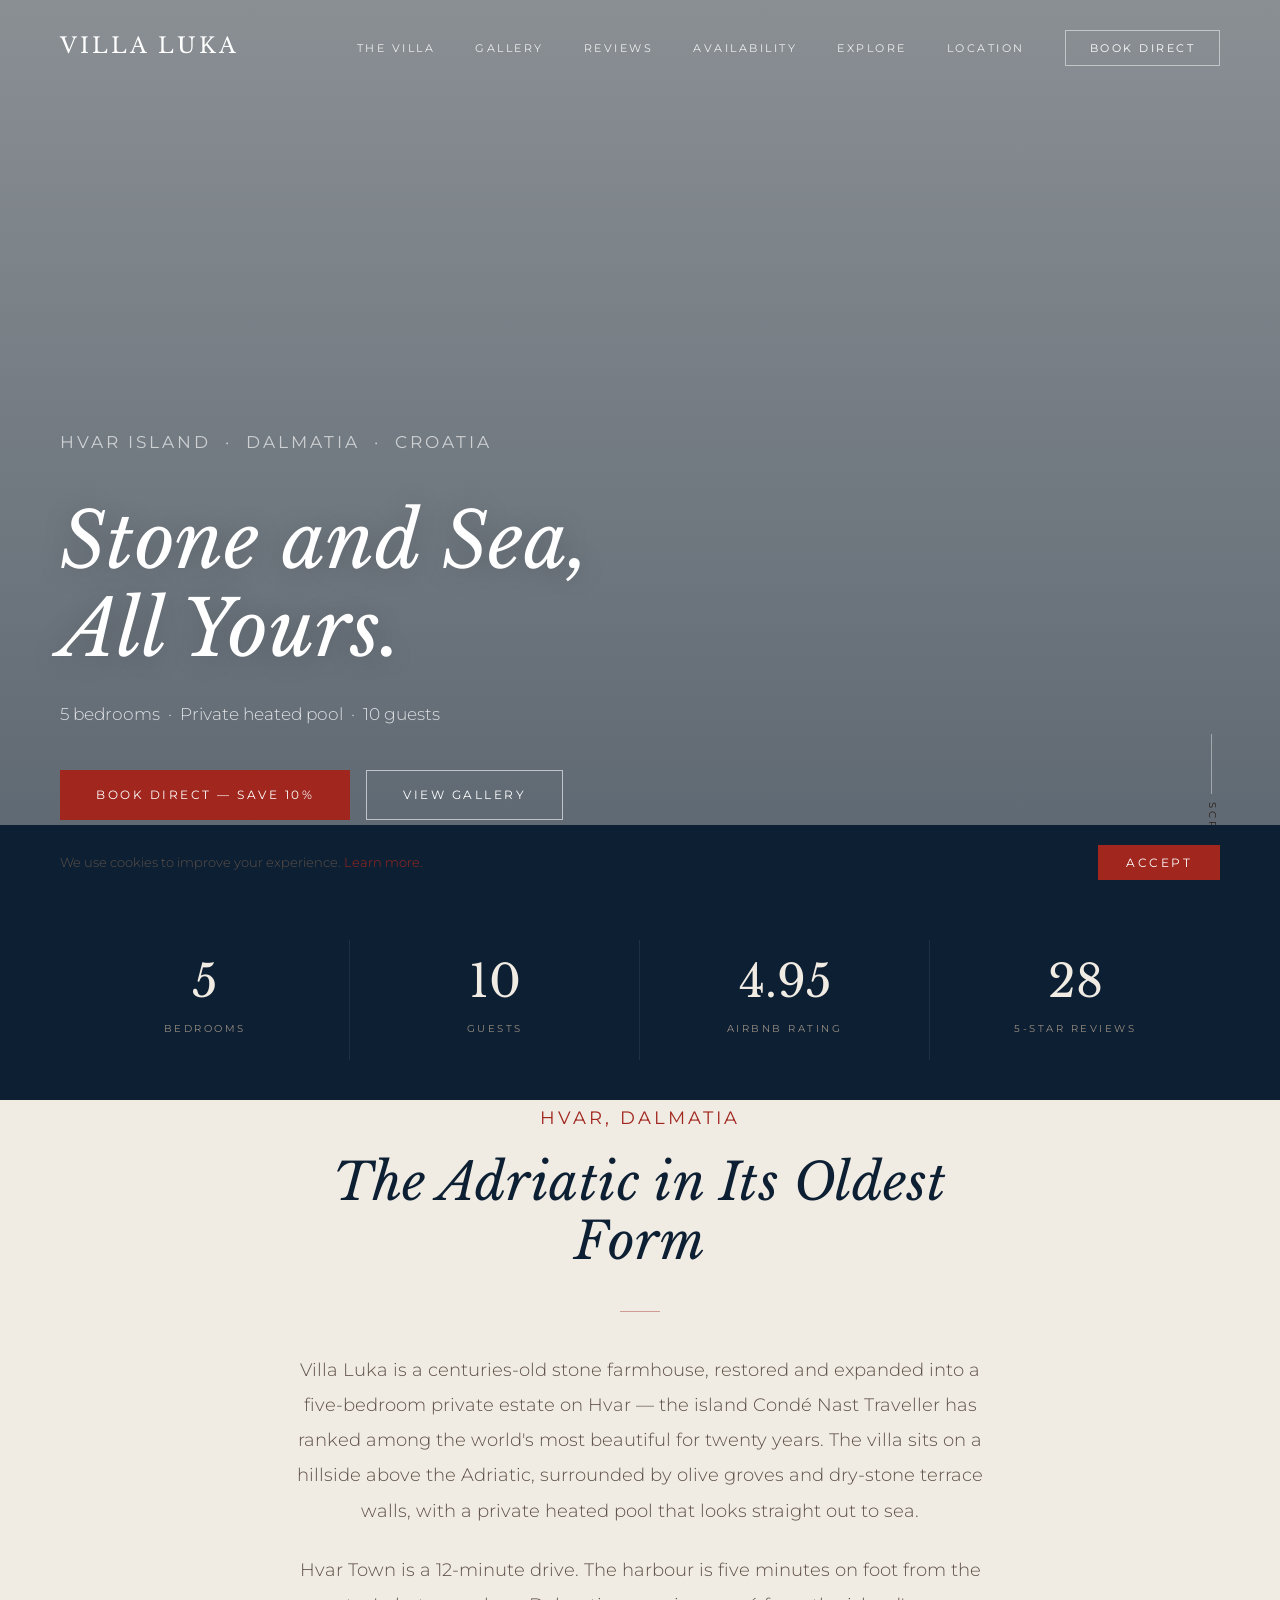
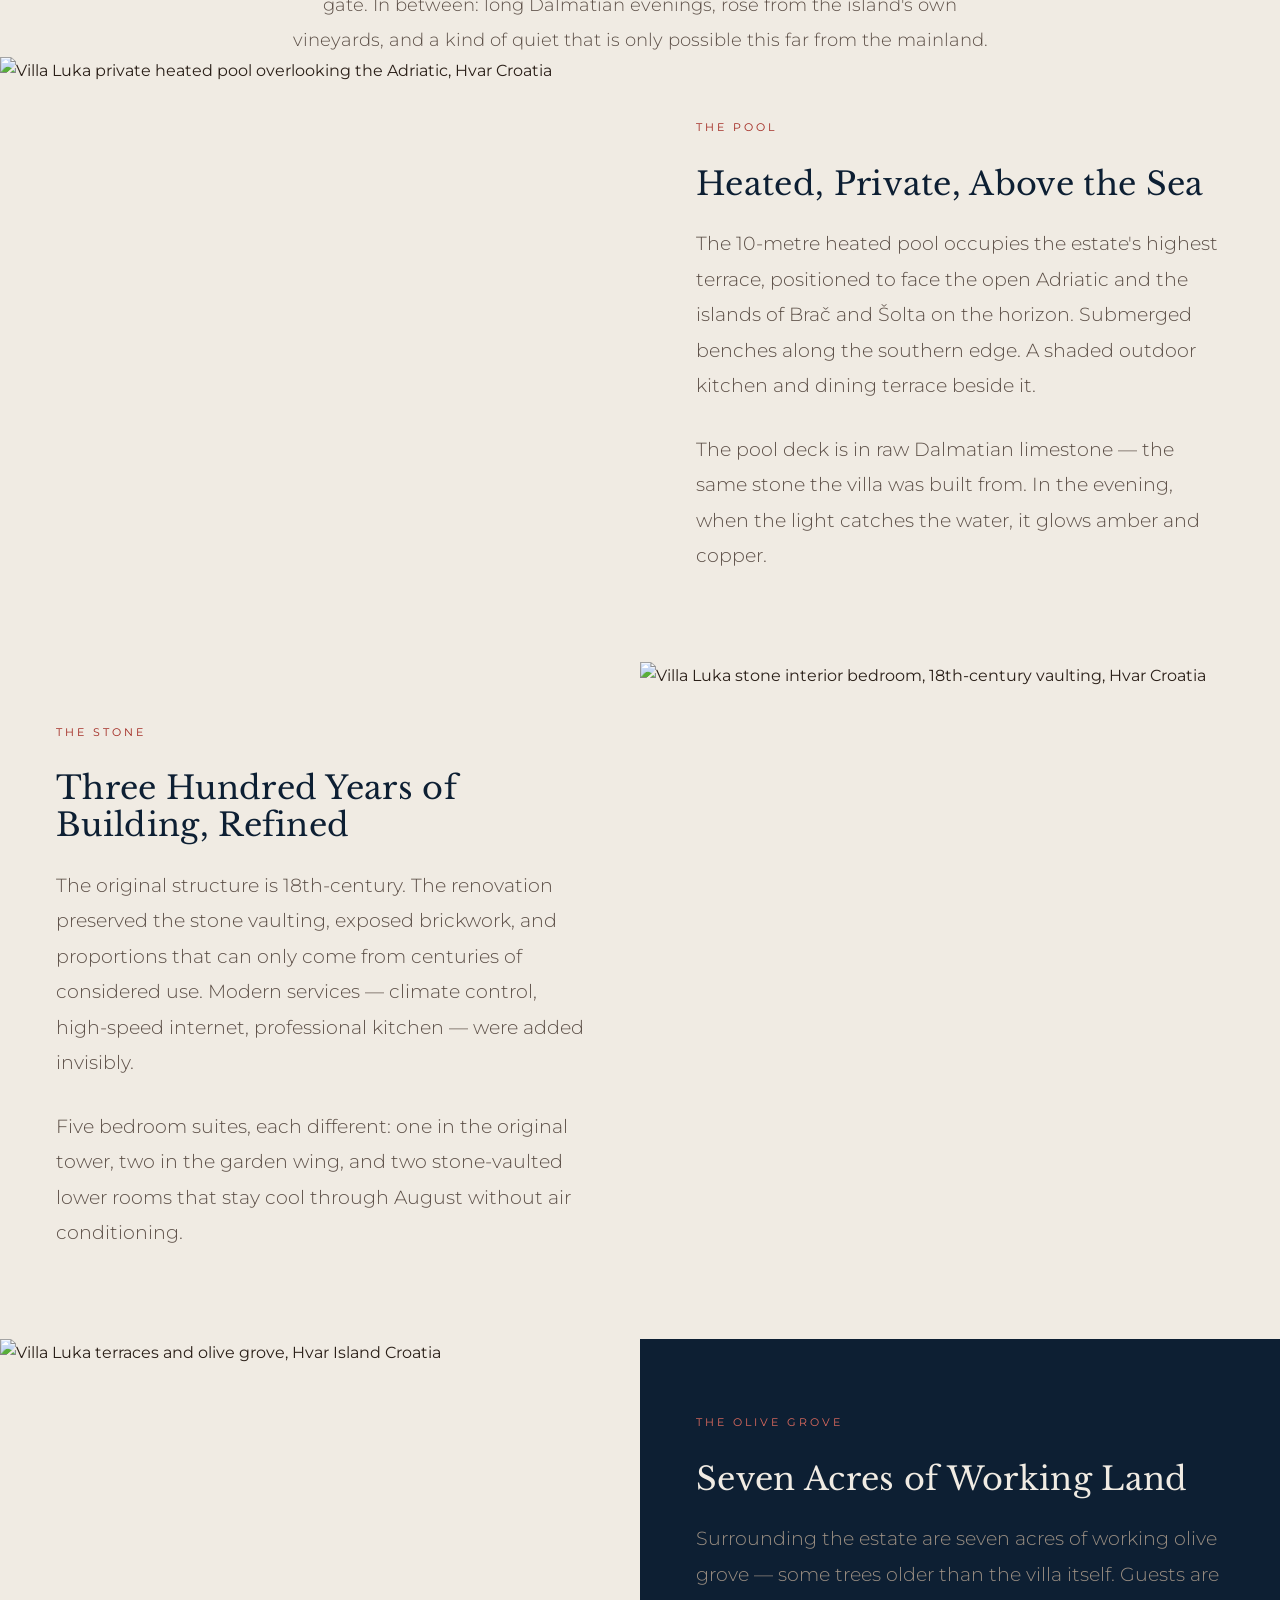
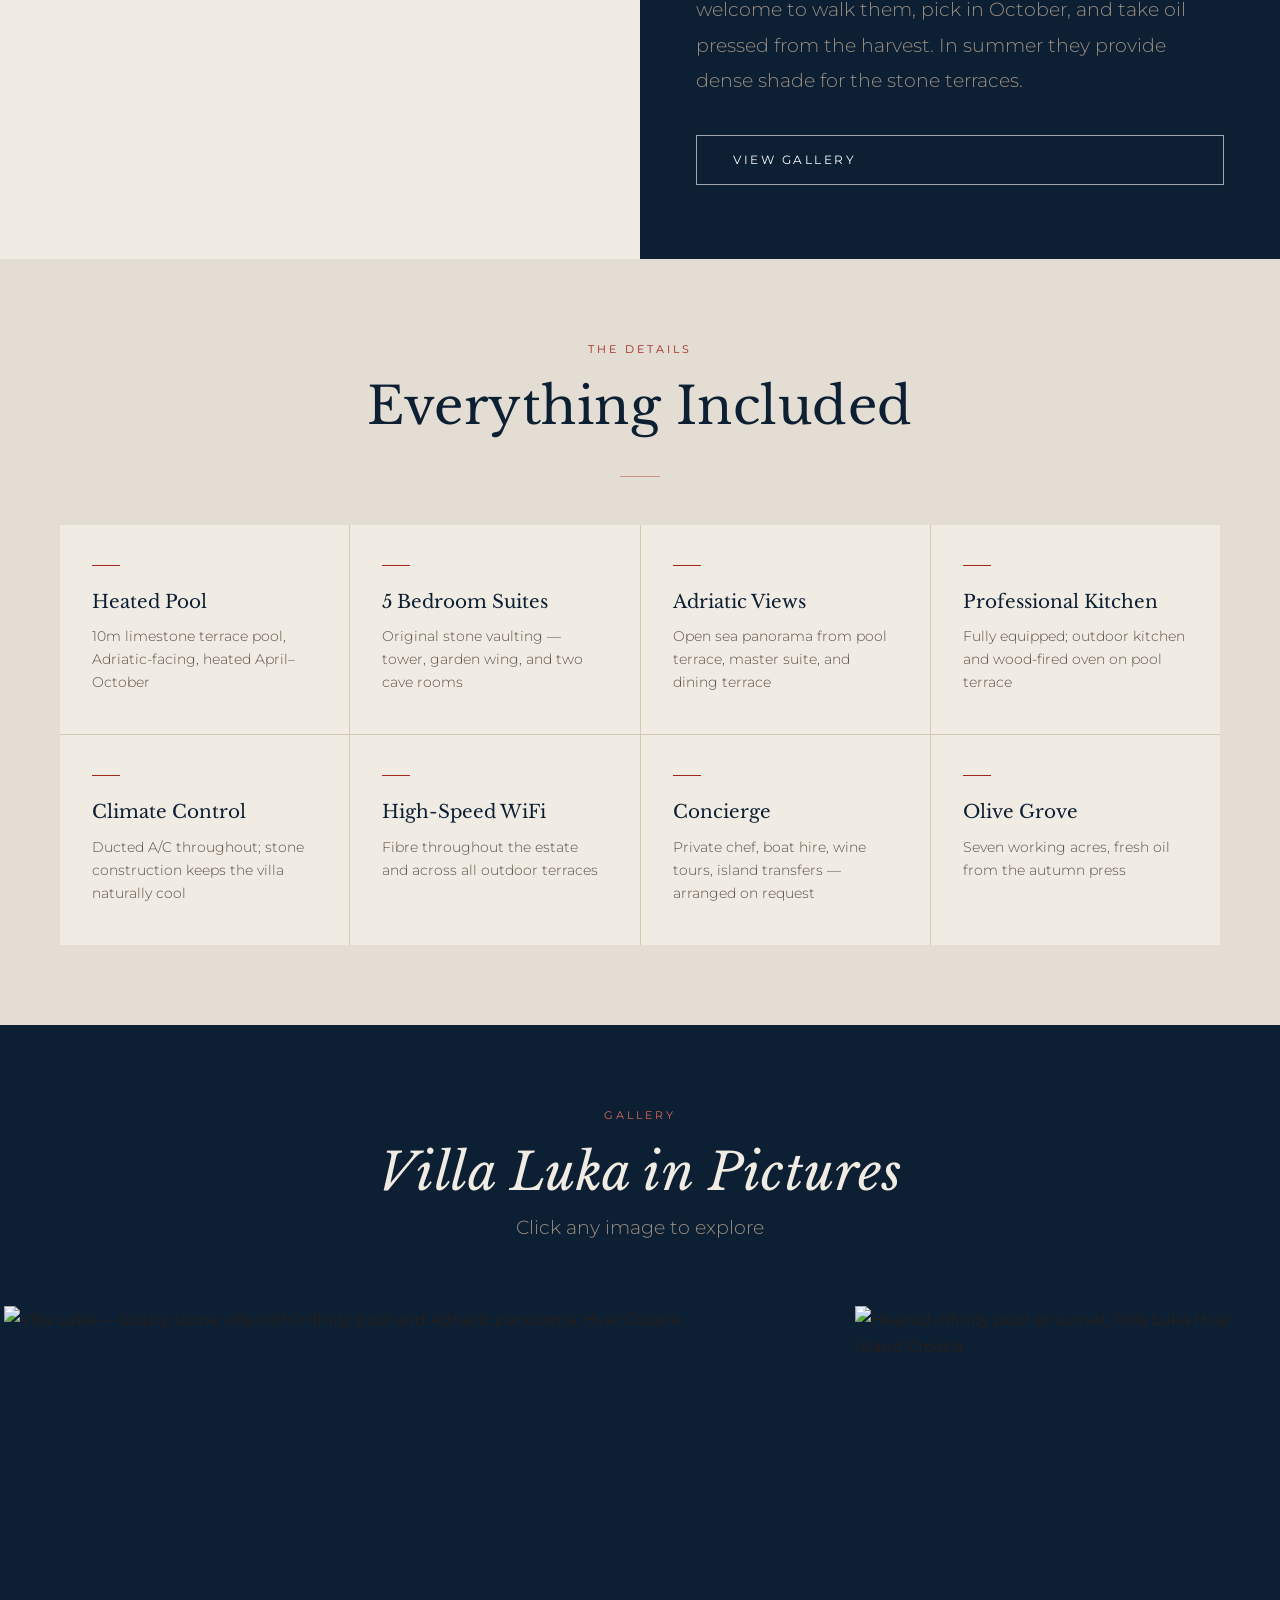
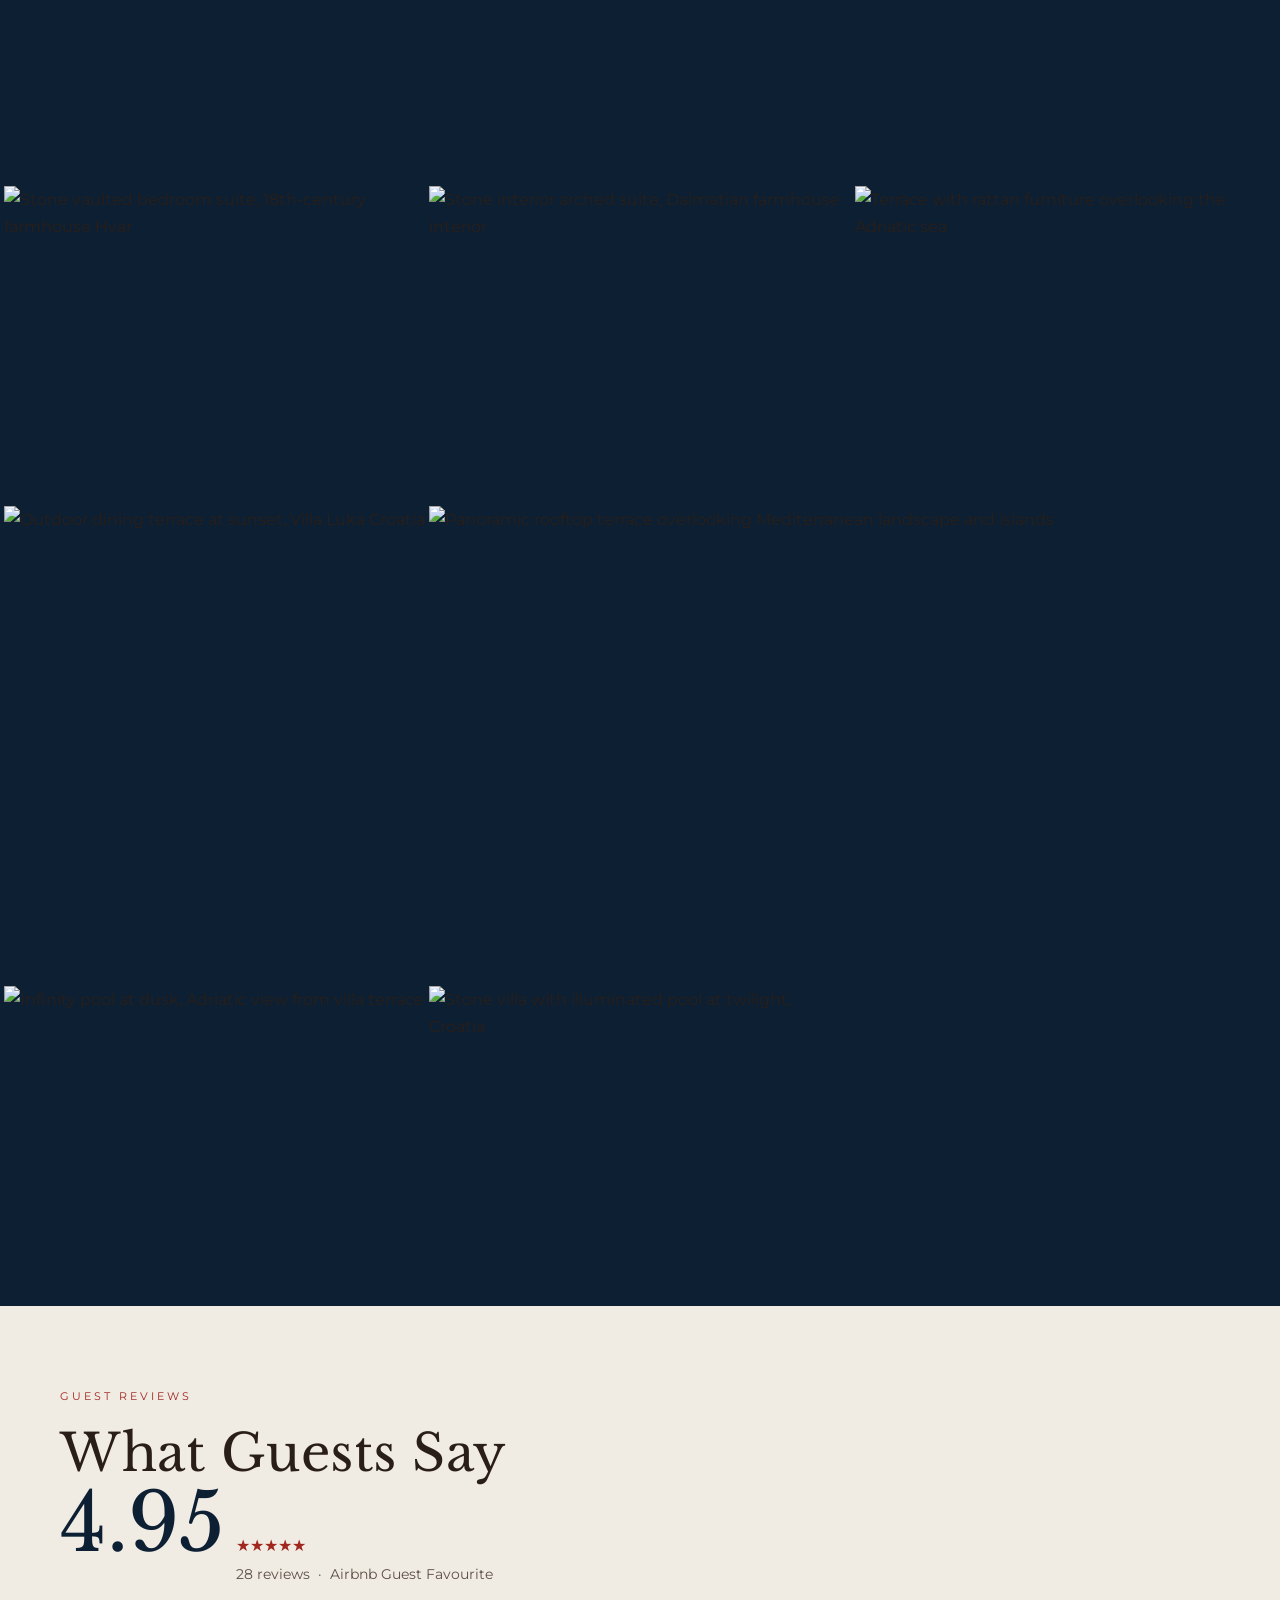
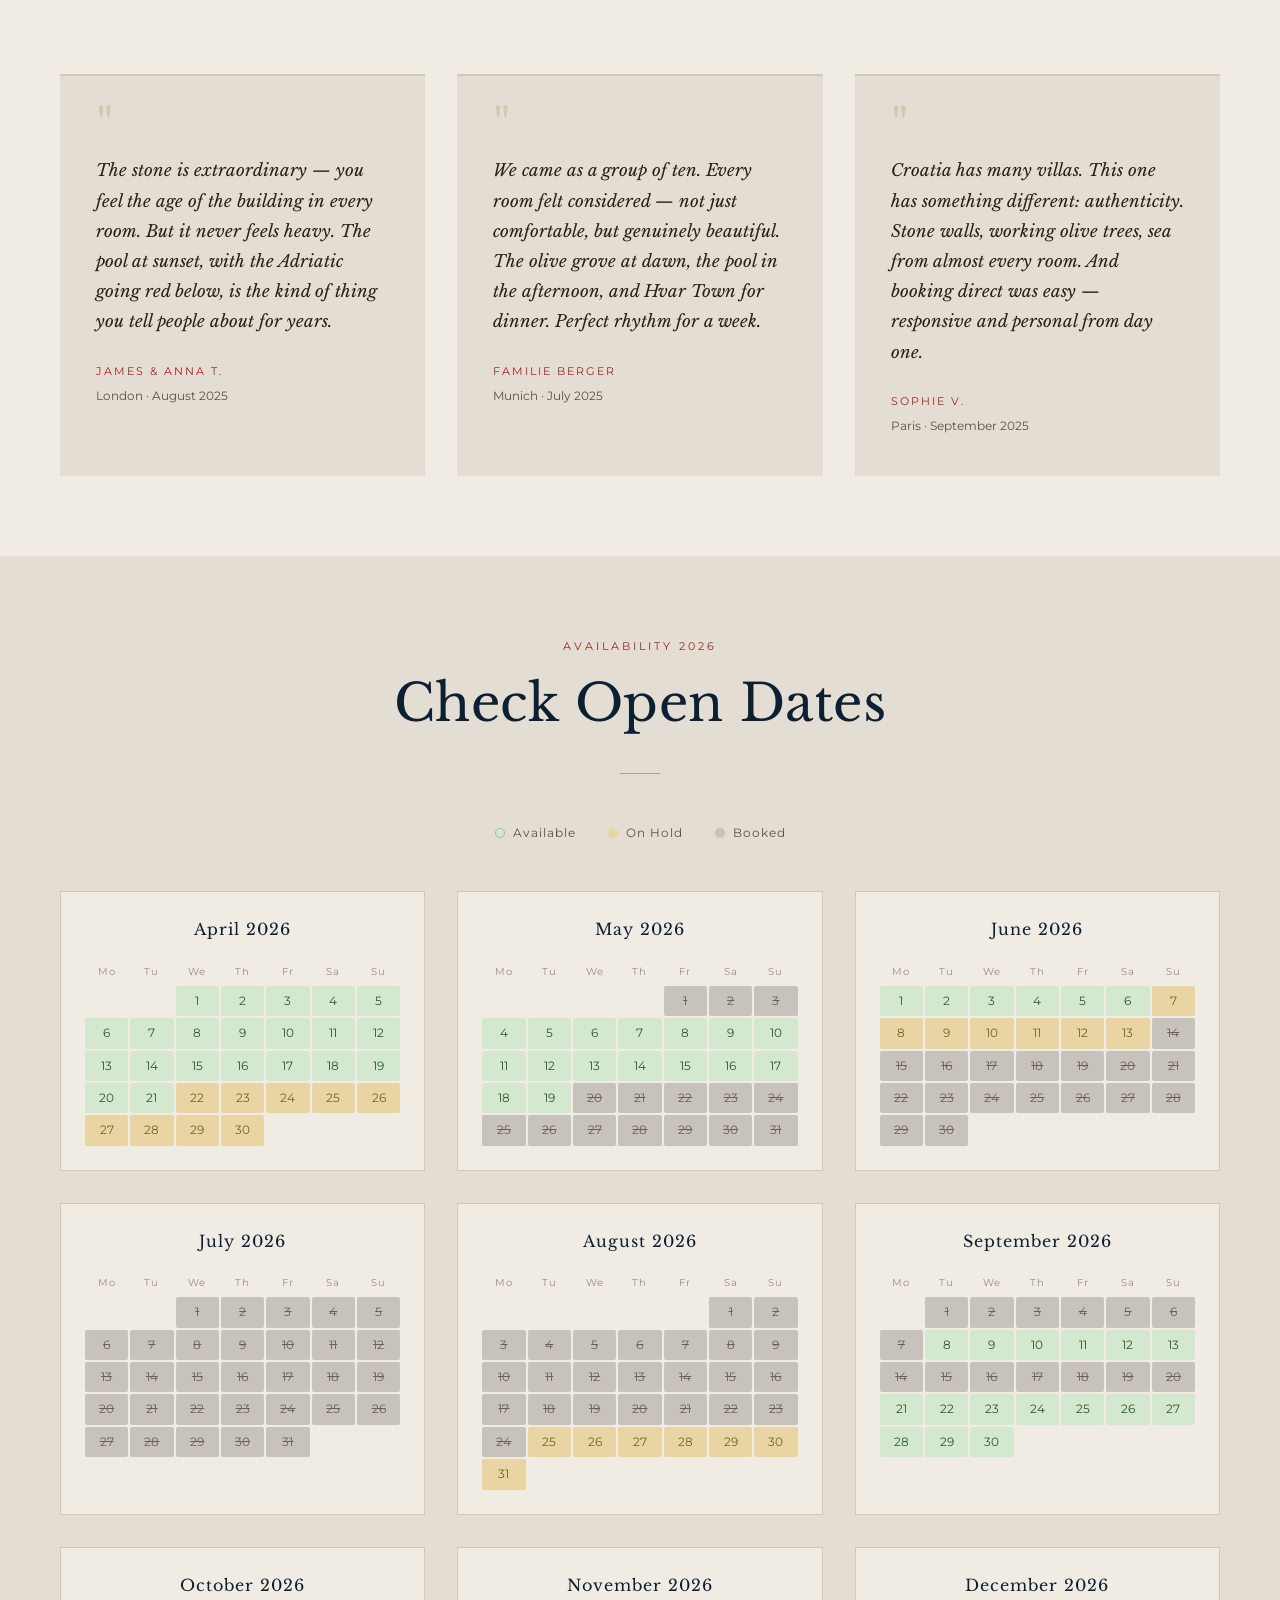
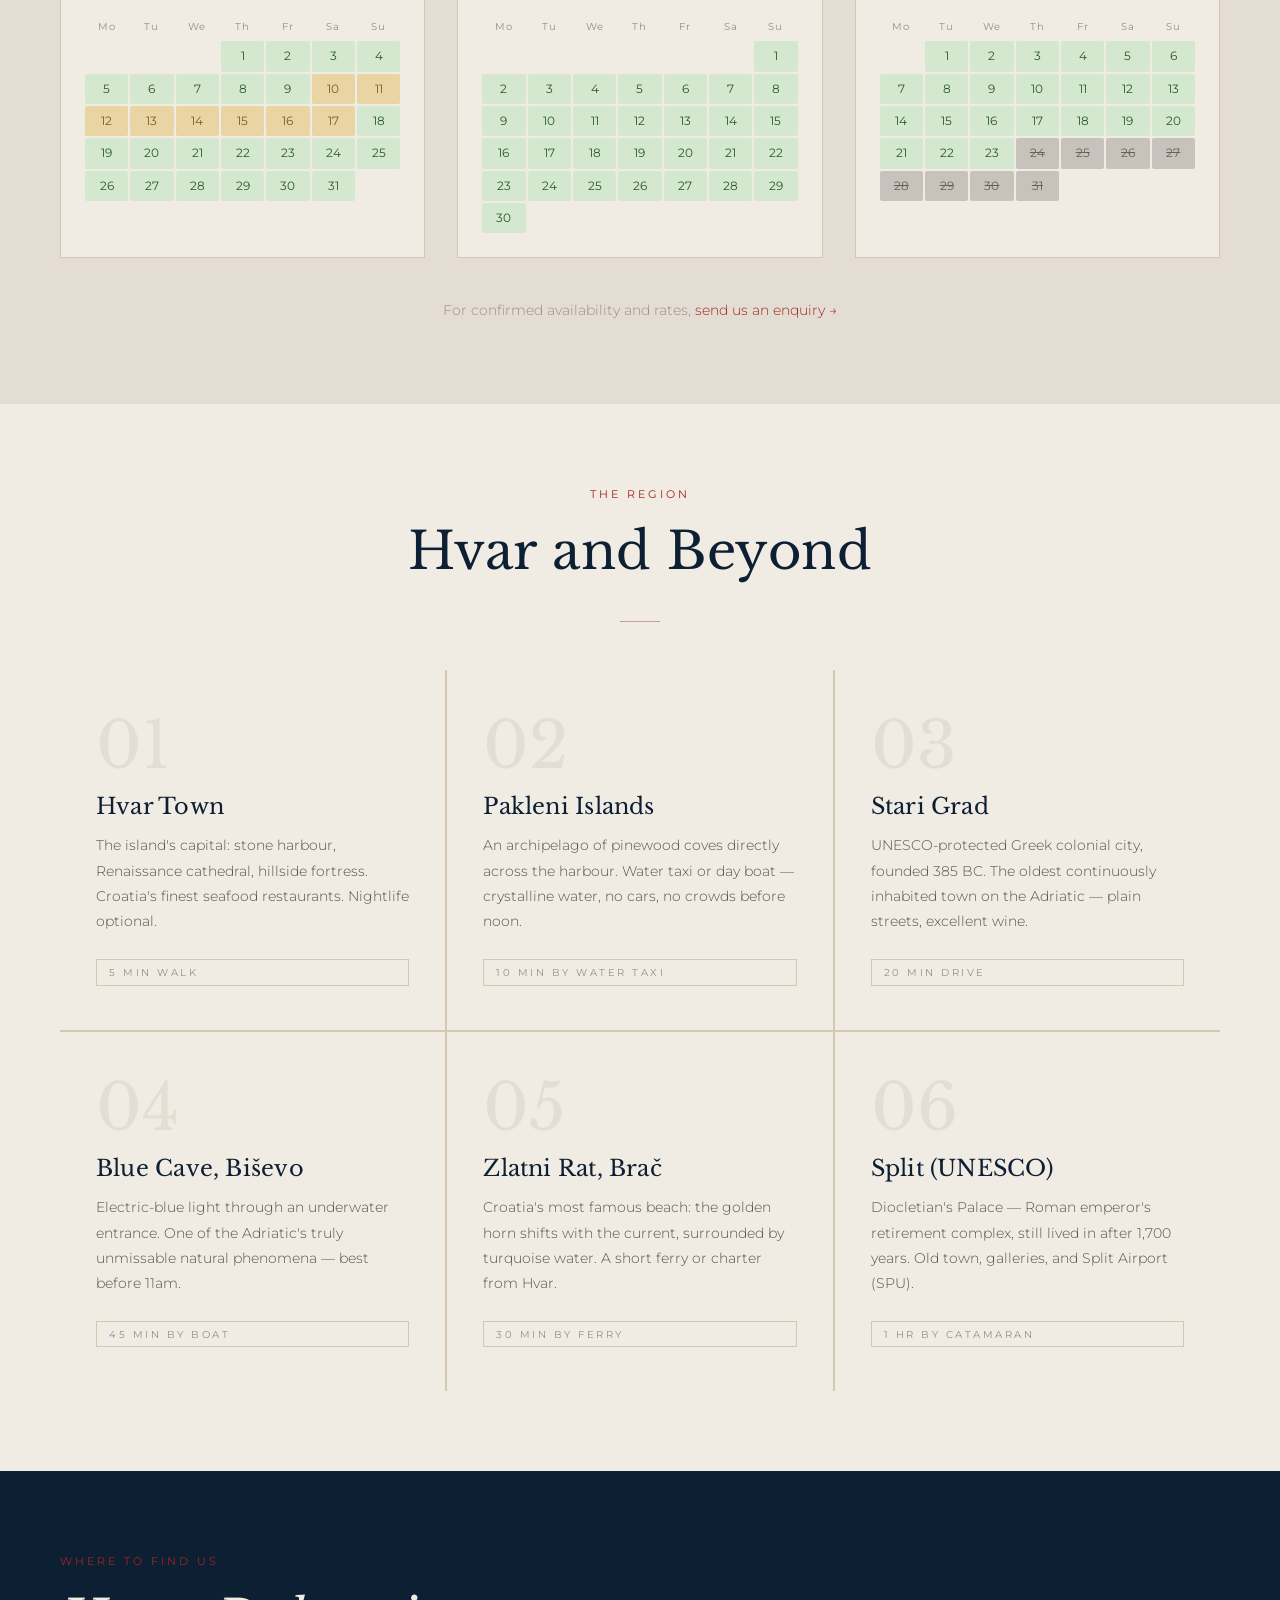
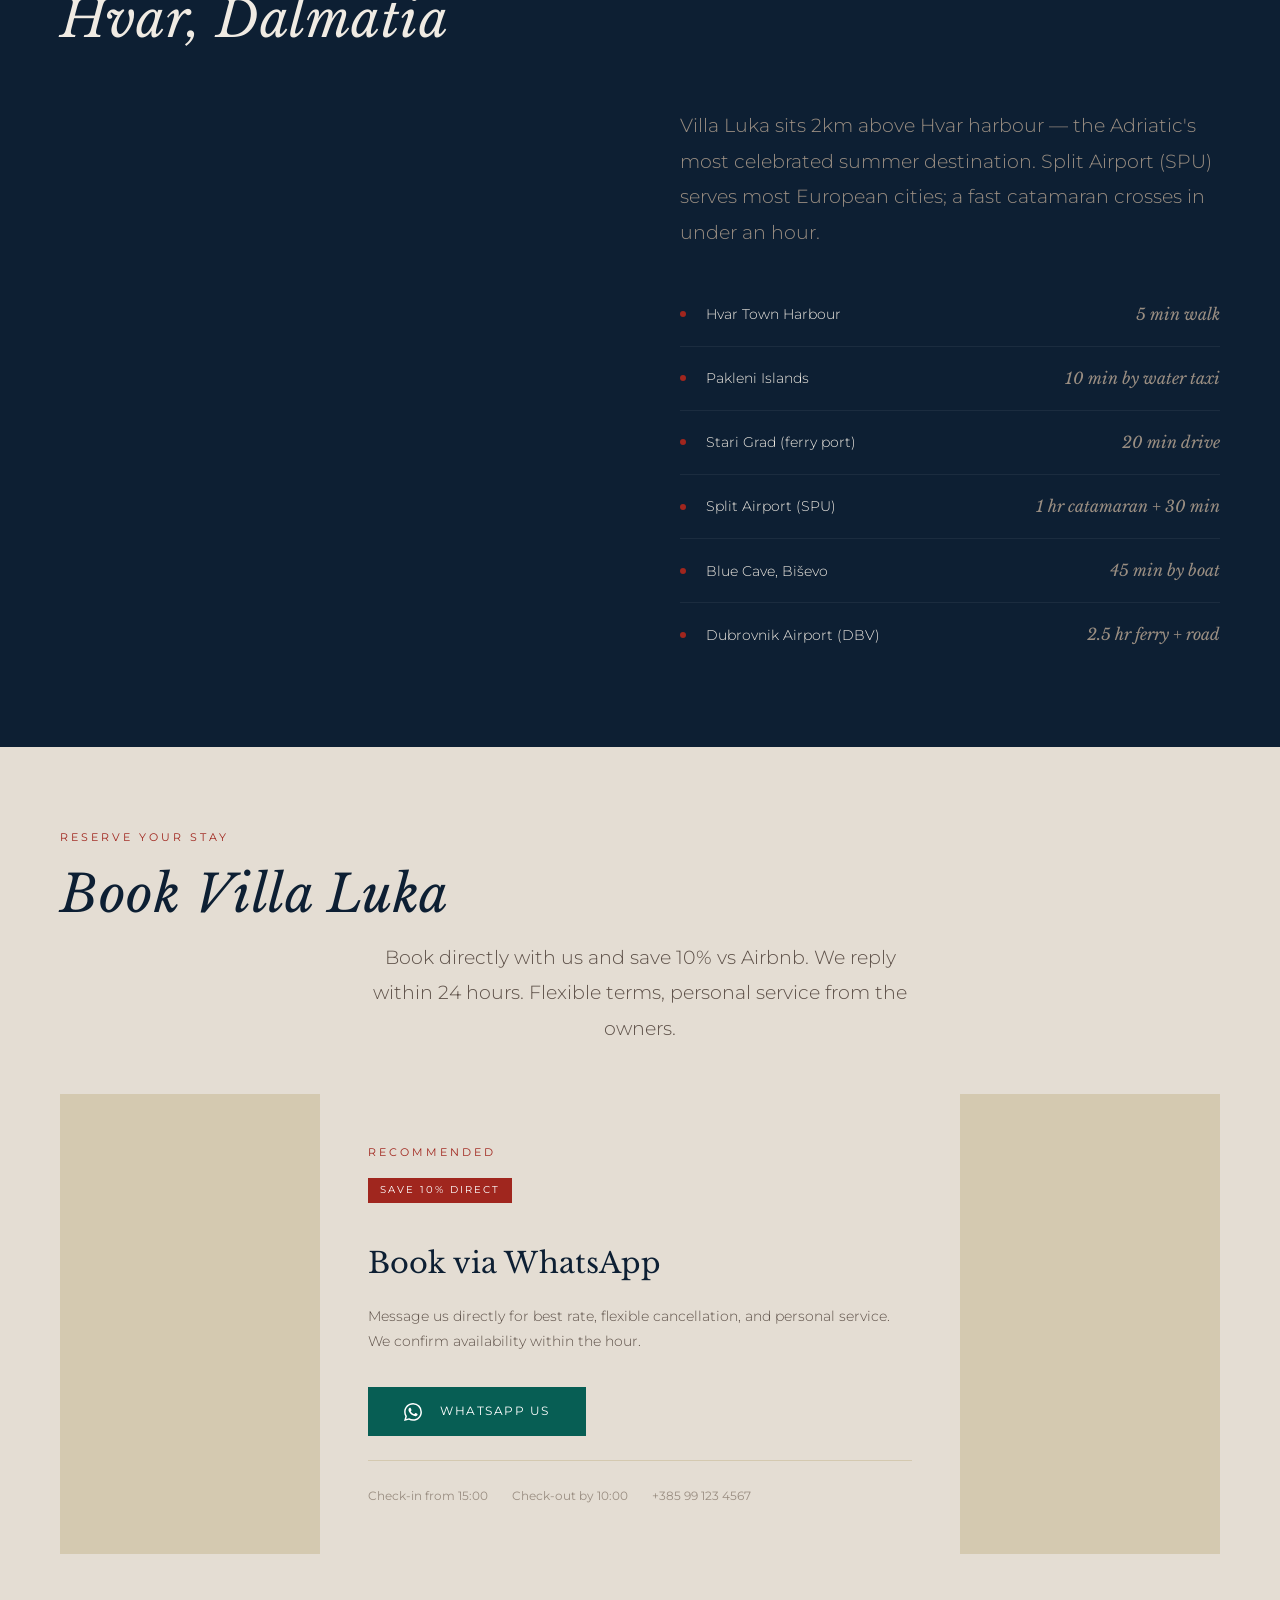
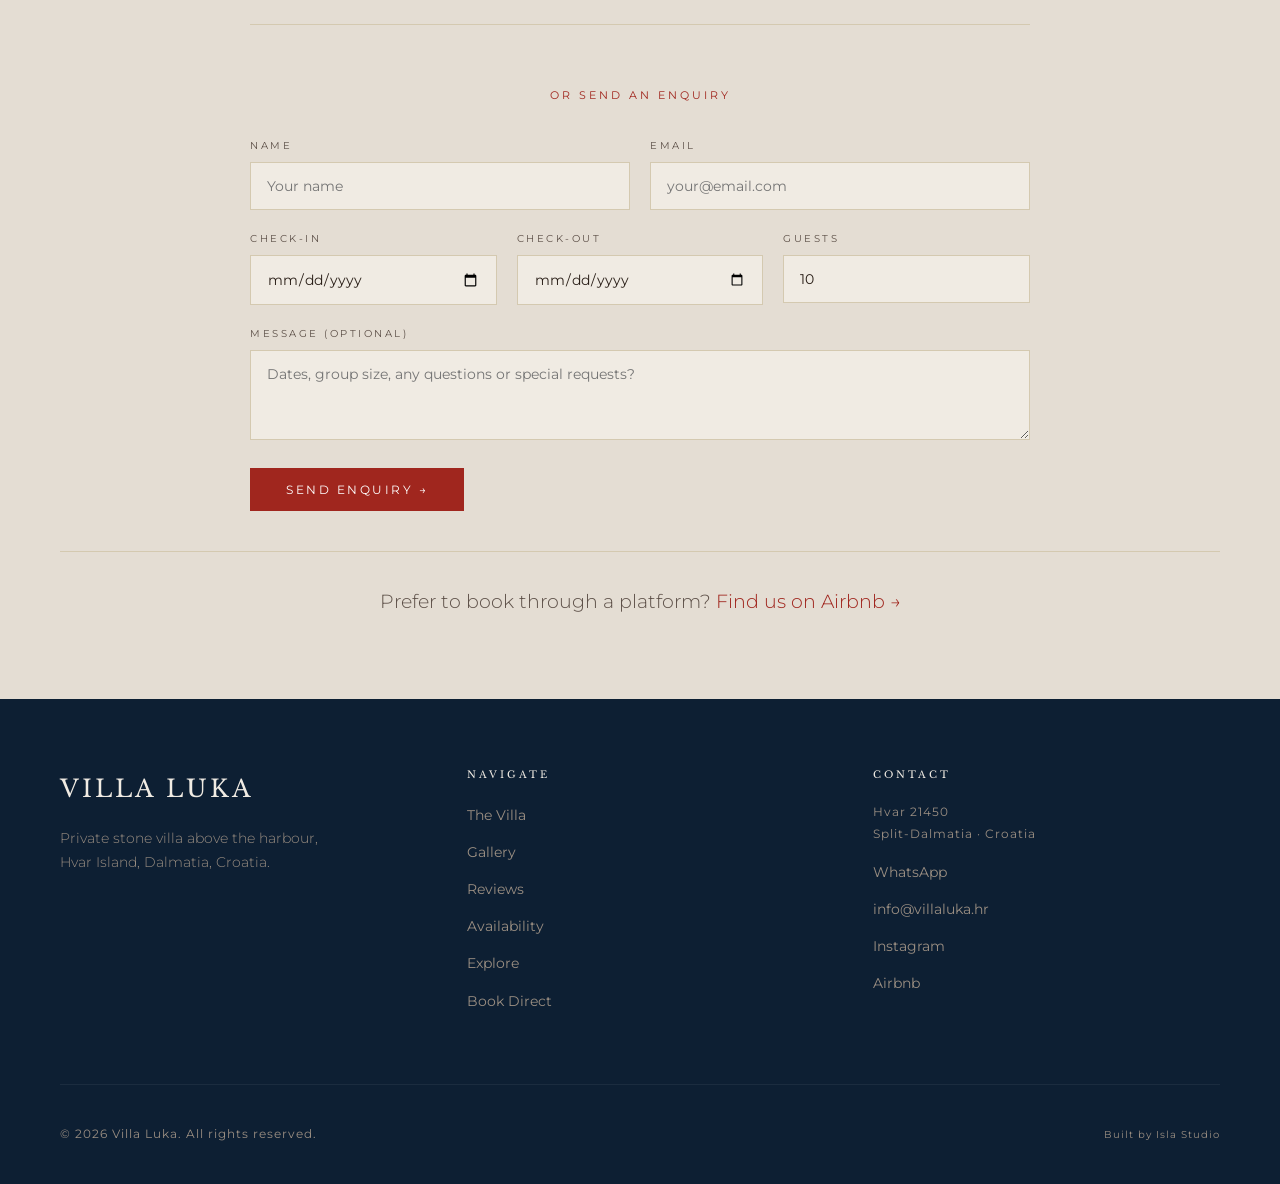
==== commit 4c12c485: "a11y: extend villa-luka palette to pass WCAG AA on dark sections Villa-luka uses a villa-specific pa" ====
--- a/index.html
+++ b/index.html
@@ -70,7 +70,7 @@
   <link rel="preload" as="style" href="https://fonts.googleapis.com/css2?family=Libre+Baskerville:ital,wght@0,400;0,700;1,400&family=Montserrat:wght@300;400;500;600&display=swap" onload="this.onload=null;this.rel='stylesheet'">
   <noscript><link rel="stylesheet" href="https://fonts.googleapis.com/css2?family=Libre+Baskerville:ital,wght@0,400;0,700;1,400&family=Montserrat:wght@300;400;500;600&display=swap"></noscript>
 
-  <link rel="stylesheet" href="css/style.css?v=202606021600">
+  <link rel="stylesheet" href="css/style.css?v=202606021700">
 
   <style>
     /* ── ADRIATIC EDITORIAL — Villa Luka identity ── */
@@ -78,12 +78,13 @@
       --cream:       #f0ebe3;
       --cream-dark:  #e4ddd3;
       --terracotta:  #a0261e;
+      --terracotta-on-dark: #dc6a5e;   /* WCAG AA on #0d1f33 navy (4.97:1) — eyebrows on dark */
       --olive:       #c45c1a;
       --olive-dark:  #7a1a10;
       --dark:        #0d1f33;
       --stone:       #9a8e82;
       --text:        #2a1f18;
-      --text-light:  #6e6058;
+      --text-light:  #5d5048;          /* AA on cream-dark (5.2:1) */
       --font-serif:  'Libre Baskerville', Georgia, serif;
       --font-sans:   'Montserrat', -apple-system, sans-serif;
     }
